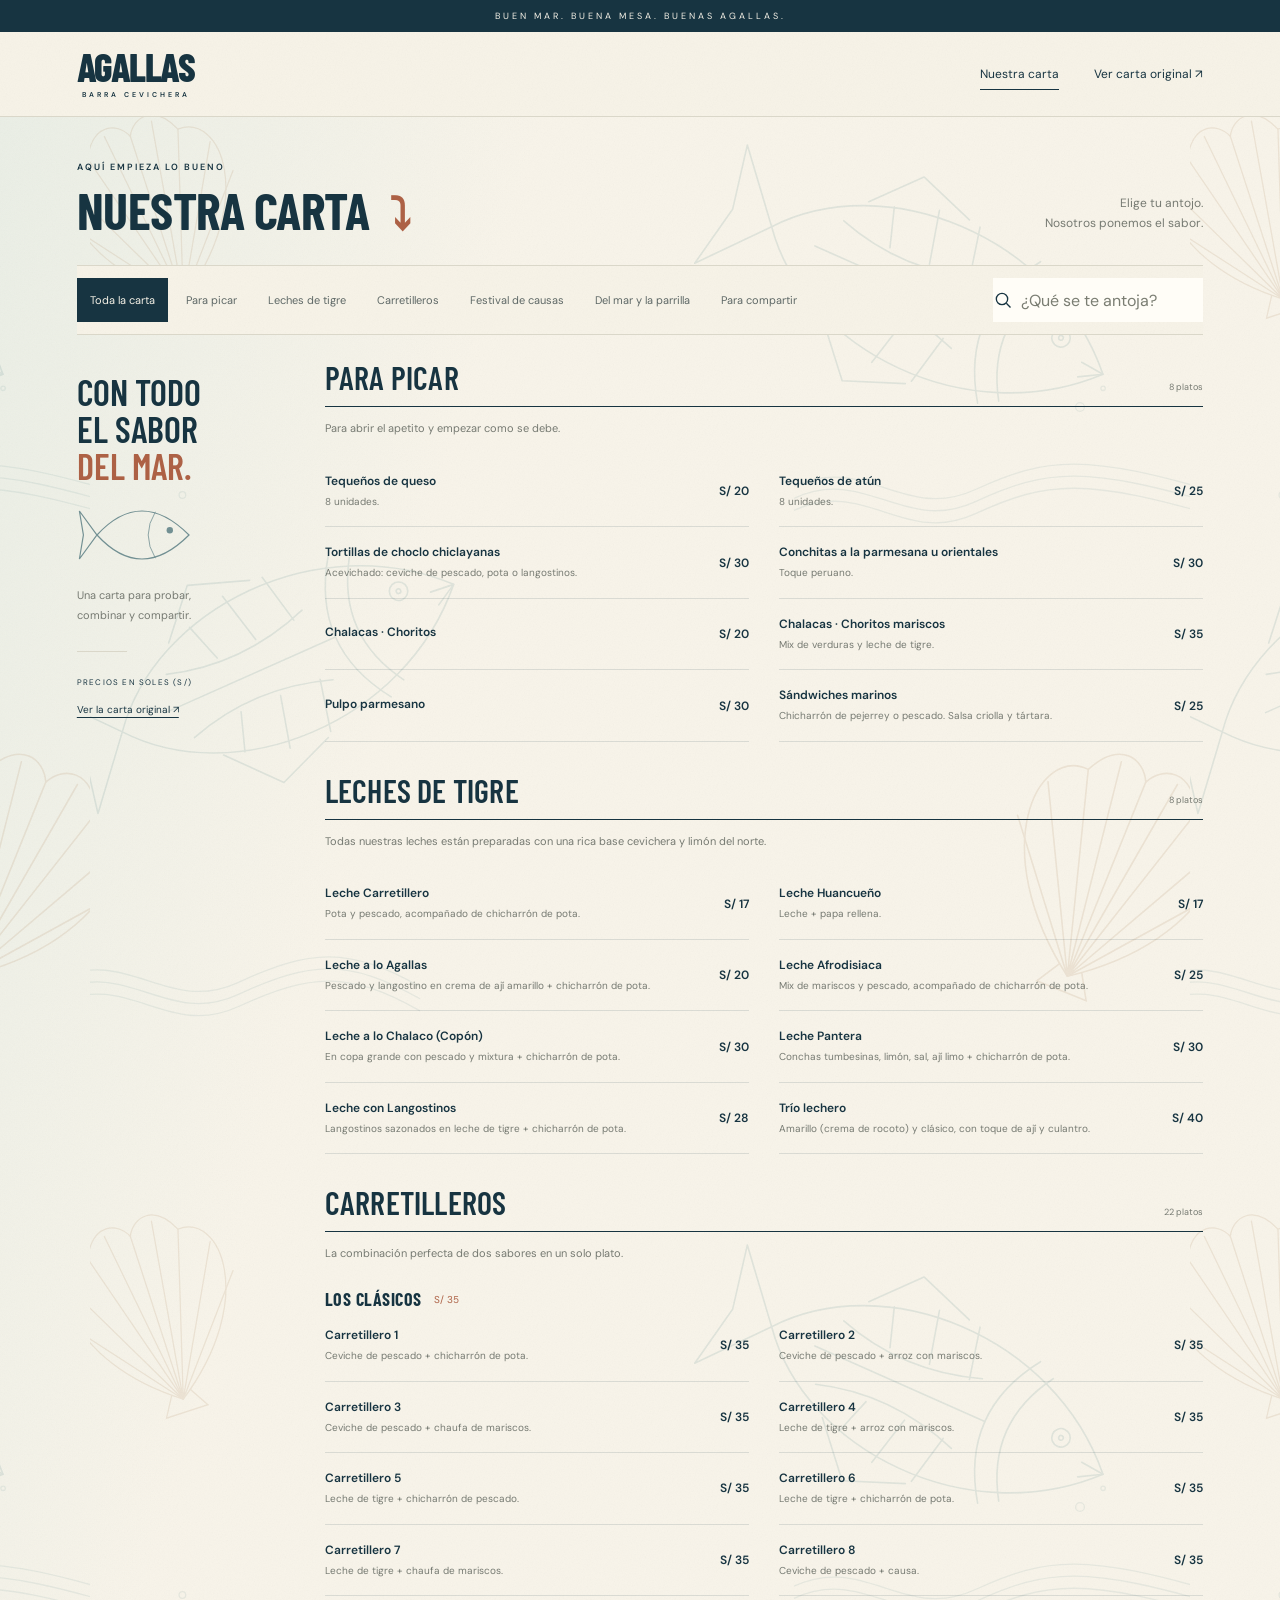
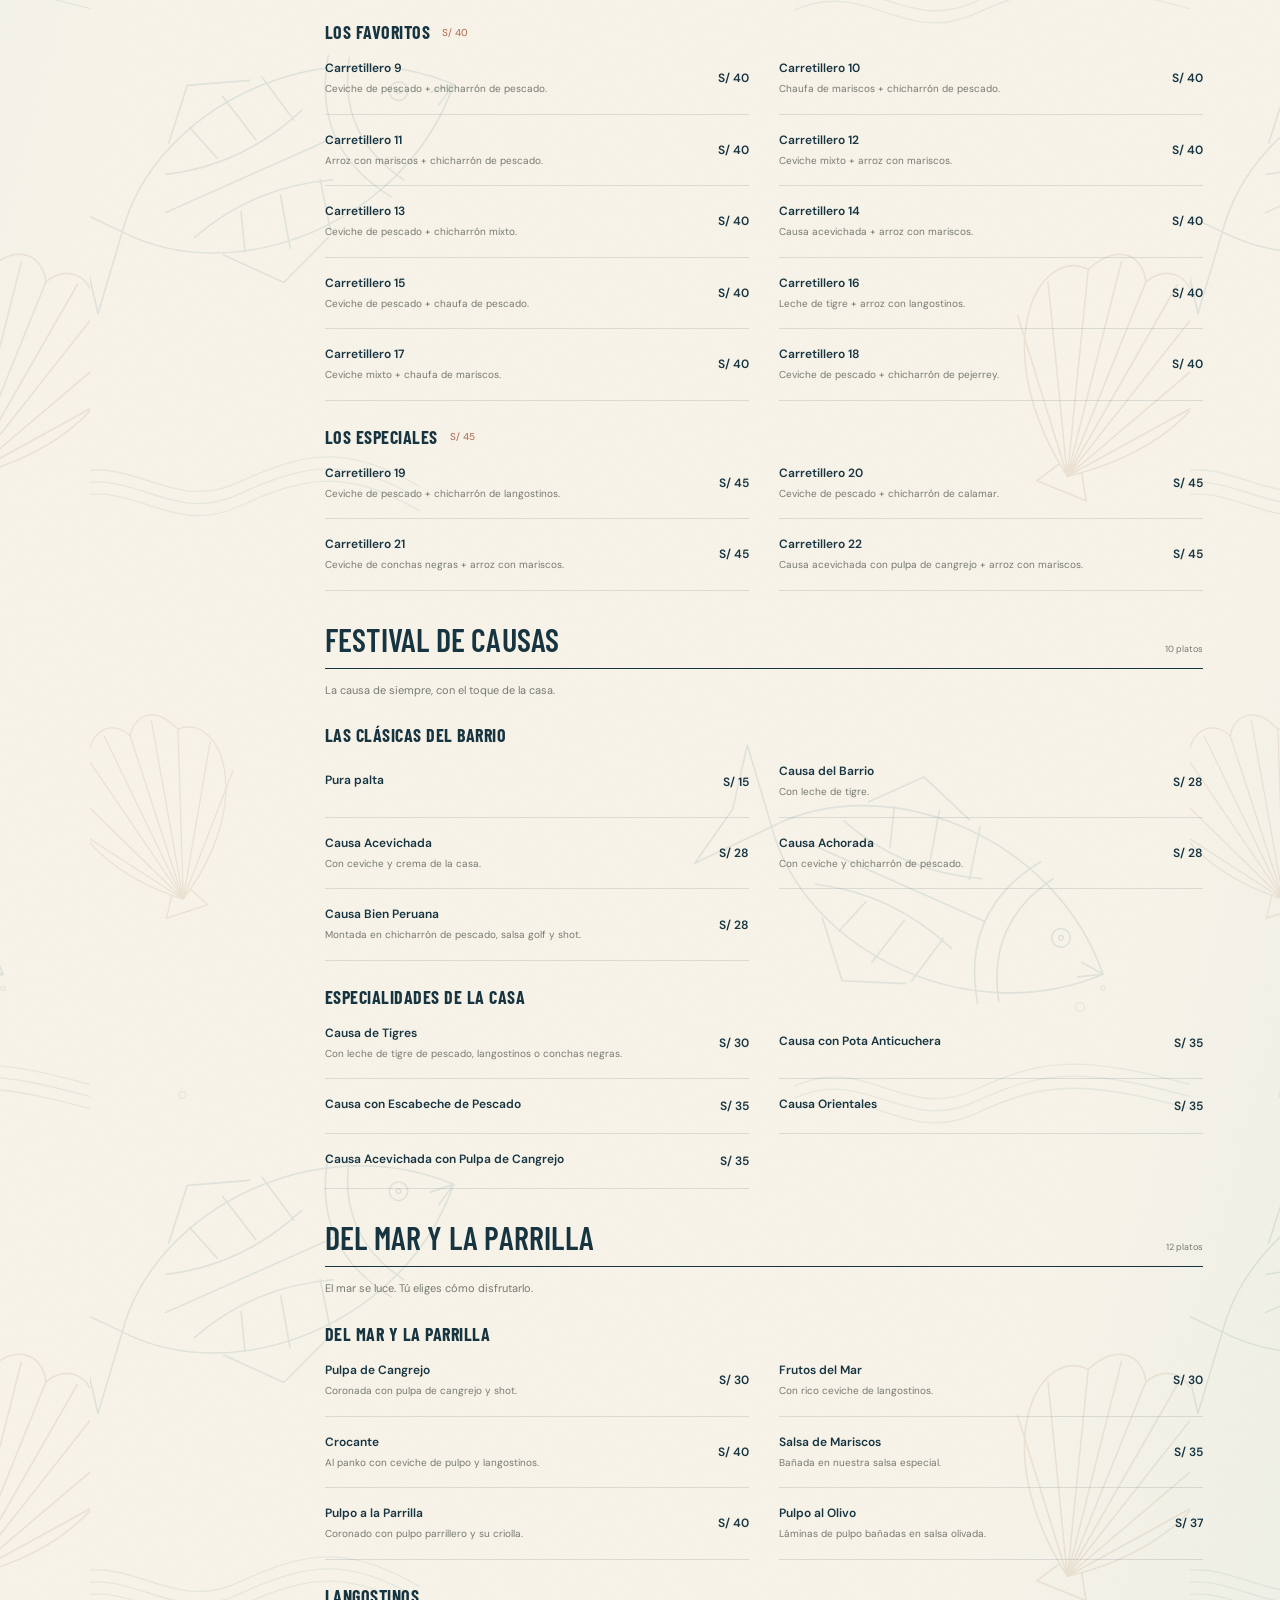
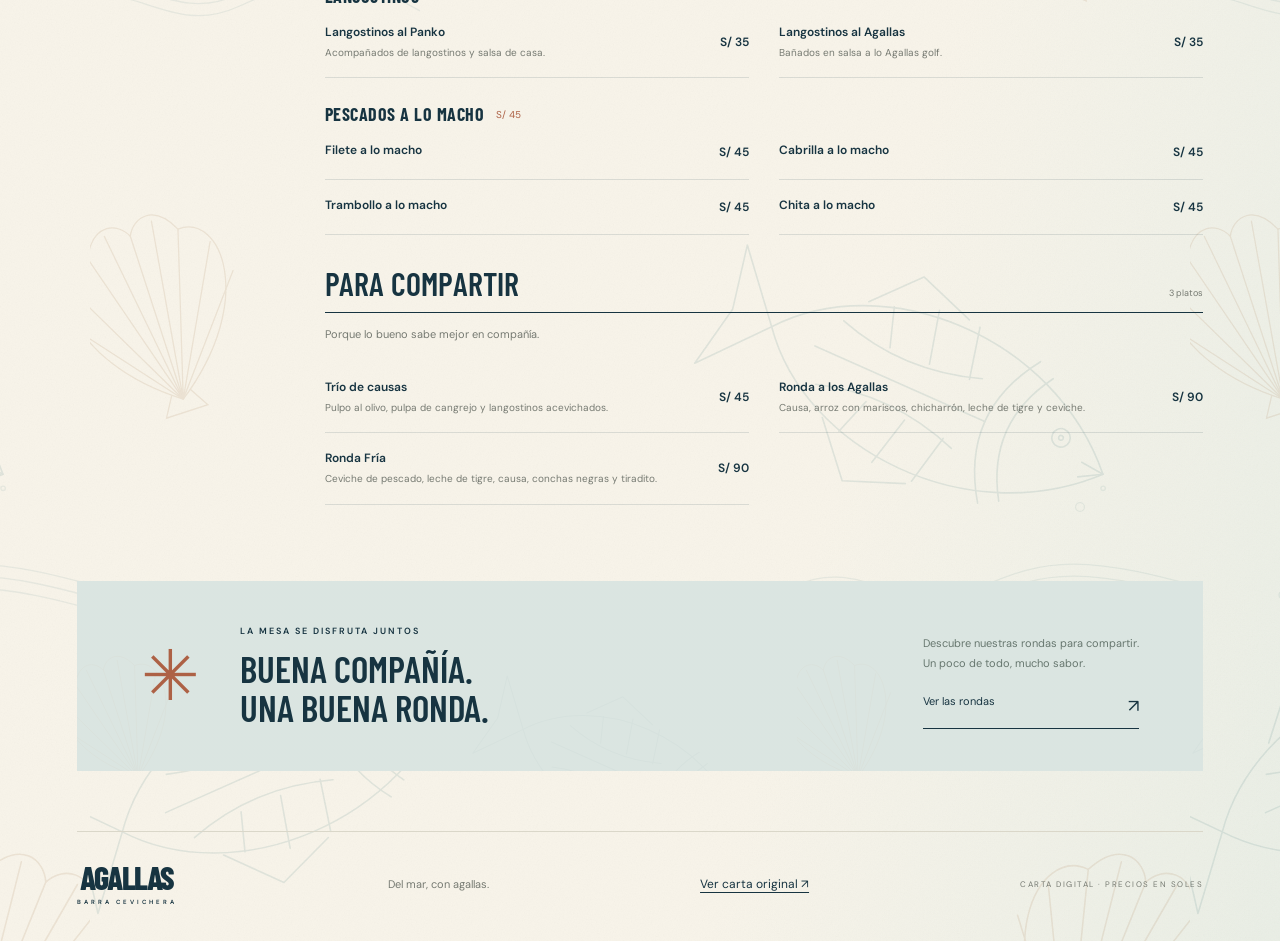
==== index.html @ 4cd43095 "Publicar carta digital de Agallas" ====
<!doctype html>
<html lang="es"><head><meta charset="utf-8"><meta name="viewport" content="width=device-width, initial-scale=1, viewport-fit=cover"><meta name="theme-color" content="#122e3c"><meta name="description" content="Explora la carta de Agallas, barra cevichera. Ceviches, carretilleros, causas y sabores del mar."><title>Agallas — Barra cevichera · Carta digital</title><link rel="preconnect" href="https://fonts.googleapis.com"><link rel="preconnect" href="https://fonts.gstatic.com" crossorigin><link href="https://fonts.googleapis.com/css2?family=Barlow+Condensed:wght@500;600;700;800&family=DM+Sans:wght@400;500;600;700&display=swap" rel="stylesheet"><link rel="stylesheet" href="style.css"><link rel="stylesheet" href="responsive.css"></head>
<body>
<div class="topline">BUEN MAR. BUENA MESA. BUENAS AGALLAS.</div>
<header class="header"><a href="#" class="brand" aria-label="Agallas, inicio">AGALLAS<span>BARRA CEVICHERA</span></a><nav><a href="#carta" class="nav-active">Nuestra carta</a><a href="carta-original.png" target="_blank" rel="noopener">Ver carta original ↗</a></nav></header>
<main>
<section class="menu-section" id="carta"><div class="section-heading"><div><div class="eyebrow">AQUÍ EMPIEZA LO BUENO</div><h1>NUESTRA CARTA<span>⤵</span></h1></div><div class="menu-note">Elige tu antojo.<br> Nosotros ponemos el sabor.</div></div>
<div class="menu-tools"><span class="category-hint">Explora las categorías <span aria-hidden="true">← desliza →</span></span><div class="categories" role="group" aria-label="Categorías de la carta" id="categories"></div><label class="search"><svg viewBox="0 0 24 24" fill="none" stroke="currentColor" stroke-width="1.6" aria-hidden="true"><circle cx="10.8" cy="10.8" r="6.8"/><path d="m16 16 5 5"/></svg><input id="search" type="search" enterkeyhint="search" placeholder="¿Qué se te antoja?" aria-label="Buscar platos"></label></div>
<div class="menu-layout"><aside class="menu-sidebar"><div class="side-title">CON TODO<br>EL SABOR<br><em>DEL MAR.</em></div><svg viewBox="0 0 150 90" fill="none" aria-hidden="true"><path d="M25 45Q80-15 140 45Q80 105 25 45L3 15L8 45L3 75Z" stroke="currentColor" stroke-width="1.5"/><circle cx="116" cy="39" r="4" fill="currentColor"/><path d="M98 16Q80 45 98 74" stroke="currentColor"/></svg><p>Una carta para probar,<br>combinar y compartir.</p><div class="side-rule"></div><small>PRECIOS EN SOLES (S/)</small><a href="carta-original.png" target="_blank" rel="noopener">Ver la carta original ↗</a></aside><div class="menu-content"><div id="results-note" aria-live="polite"></div><div id="menu"></div><div class="empty" id="empty" hidden><h3>No encontramos ese antojo</h3><p>Prueba con “ceviche”, “pulpo” o el nombre de otro plato.</p><button id="clear-search">Ver toda la carta ↗</button></div></div></div>
</section>
<section class="sharing-banner"><span class="sharing-star">✳</span><div><div class="eyebrow">LA MESA SE DISFRUTA JUNTOS</div><h2>BUENA COMPAÑÍA.<br>UNA BUENA RONDA.</h2></div><div><p>Descubre nuestras rondas para compartir.<br>Un poco de todo, mucho sabor.</p><button id="show-rounds">Ver las rondas <span>↗</span></button></div></section>
</main><footer><a href="#" class="brand">AGALLAS<span>BARRA CEVICHERA</span></a><p>Del mar, con agallas.</p><a class="footer-original" href="carta-original.png" target="_blank" rel="noopener">Ver carta original ↗</a><span>CARTA DIGITAL · PRECIOS EN SOLES</span></footer>
<script src="menu-data.js"></script><script src="app.js"></script></body></html>
---- style.css ----
:root{--ink:#173441;--paper:#f6f2e7;--rust:#ad6145;--muted:#767a72;--line:#dad7c9;--blue:#dbe5e1}*{box-sizing:border-box}html{scroll-behavior:smooth;scroll-padding-top:25px}body{margin:0;background:var(--paper);color:var(--ink);font-family:'DM Sans',Arial,sans-serif;font-size:14px}button,a,input{-webkit-tap-highlight-color:transparent}button,input{font:inherit}button,a{touch-action:manipulation}button{cursor:pointer}a{color:inherit;text-decoration:none}button:focus-visible,a:focus-visible,input:focus-visible{outline:3px solid var(--rust);outline-offset:4px}.topline{background:var(--ink);color:var(--paper);text-align:center;padding:10px;font-size:9px;letter-spacing:3px}.header{max-width:1440px;margin:auto;padding:24px 6%;display:flex;align-items:center;justify-content:space-between;border-bottom:1px solid var(--line)}.brand{font-family:'Barlow Condensed',Impact,sans-serif;font-size:39px;font-weight:800;letter-spacing:-1.5px;line-height:.85;display:inline-flex;flex-direction:column;align-items:center}.brand span{font-family:'DM Sans',Arial,sans-serif;font-size:7px;letter-spacing:3px;font-weight:600;margin-top:9px}.header nav{display:flex;gap:35px;font-size:12px}.header nav a{padding:7px 0}.nav-active{border-bottom:1px solid var(--ink)}.bag-button{background:transparent;border:1px solid var(--ink);padding:11px 15px;display:flex;align-items:center;gap:18px;font-size:12px}.bag-button span{display:grid;place-items:center;background:var(--ink);color:var(--paper);width:22px;height:22px;border-radius:50%;font-size:10px}.hero{max-width:1440px;margin:auto;display:grid;grid-template-columns:1.05fr 1fr;min-height:480px;padding:0 6%;position:relative;overflow:hidden}.hero-copy{padding:53px 0 25px;z-index:1}.eyebrow{font-size:9px;font-weight:600;letter-spacing:2px;display:flex;align-items:center;gap:9px}.eyebrow>span{width:6px;height:6px;background:var(--rust);border-radius:50%}h1,h2,h3,.side-title{font-family:'Barlow Condensed',Impact,'Arial Narrow',sans-serif}h1{font-size:clamp(72px,7.7vw,112px);line-height:.9;letter-spacing:-1.7px;font-weight:700;margin:25px 0 20px}h1 span{color:var(--rust)}.hero-copy>p{line-height:1.8;font-size:13px;color:#646c68;margin-bottom:27px}.primary{display:flex;align-items:center;justify-content:space-between;gap:35px;background:var(--ink);border:1px solid var(--ink);color:var(--paper);padding:16px 20px;font-size:12px;width:fit-content;transition:background .2s}.primary:hover{background:#2b4c59}.primary span{font-size:21px;line-height:.7}.hero-foot{display:flex;gap:25px;font-size:8px;letter-spacing:1.3px;margin-top:37px;color:var(--muted)}.hero-art{position:relative;display:flex;align-items:center;justify-content:center;isolation:isolate}.hero-art:before{content:'';position:absolute;width:365px;height:365px;border-radius:50%;background:#e3e7dc;z-index:-1}.fish{width:100%;transform:rotate(-24deg);color:#6e9296;filter:drop-shadow(5px 8px 0 #17344108)}.sunburst{position:absolute;right:-5px;top:34px;background:var(--rust);color:var(--paper);height:125px;width:125px;display:flex;flex-direction:column;align-items:center;justify-content:center;text-align:center;font-size:11px;letter-spacing:1px;line-height:1.6;clip-path:polygon(100% 50%,94% 61%,96% 75%,83% 79%,75% 93%,62% 92%,50% 100%,38% 92%,25% 93%,17% 79%,4% 75%,6% 61%,0 50%,6% 39%,4% 25%,17% 21%,25% 7%,38% 8%,50% 0,62% 8%,75% 7%,83% 21%,96% 25%,94% 39%);transform:rotate(12deg);z-index:2}.sunburst span{font-size:22px;line-height:1}.art-caption{position:absolute;left:30px;bottom:45px;font-family:'Barlow Condensed',sans-serif;font-weight:600;font-size:18px;letter-spacing:1px;transform:rotate(-8deg)}.coordinate{position:absolute;bottom:26px;right:0;font-size:8px;letter-spacing:2px}.ticker{background:var(--blue);padding:18px 0;display:flex;gap:45px;align-items:center;white-space:nowrap;overflow:hidden;color:var(--ink);font-size:20px;border-block:1px solid #cad7cf}.ticker span{font-family:'Barlow Condensed',sans-serif;font-size:15px;letter-spacing:1.9px;font-weight:600}.menu-section{max-width:1440px;padding:65px 6% 70px;margin:auto}.section-heading{display:flex;justify-content:space-between;align-items:center}.section-heading :is(h1,h2){font-size:52px;letter-spacing:-.5px;margin:10px 0 30px;line-height:1}.section-heading :is(h1,h2) span{font-size:44px;color:var(--rust);margin-left:20px}.menu-note{font-size:12px;line-height:1.7;text-align:right;color:var(--muted)}.menu-tools{display:flex;gap:18px;align-items:center;justify-content:space-between;border-top:1px solid var(--line);border-bottom:1px solid var(--line);padding:16px 0;margin-bottom:35px}.categories{display:flex;gap:5px;flex-wrap:wrap}.categories button{border:0;background:transparent;color:#5e6866;padding:11px 13px;font-size:11px;white-space:nowrap;transition:background .2s}.categories button.active{background:var(--ink);color:var(--paper)}.categories button:hover:not(.active){background:#e9e7dc}.search{display:flex;align-items:center;gap:8px;min-width:170px;max-width:210px}.search svg{width:20px;min-width:20px}.search input{width:100%;background:transparent;border:0;color:var(--ink);padding:8px 0;font-size:11px;outline-offset:0}.search input::placeholder{color:#7a7d72}.menu-layout{display:grid;grid-template-columns:200px minmax(0,1fr);gap:48px}.menu-sidebar{padding-top:12px}.side-title{font-size:36px;font-weight:600;line-height:1.03}.side-title em{font-style:normal;color:var(--rust)}.menu-sidebar svg{width:120px;margin-top:15px;color:#729093}.menu-sidebar p{font-size:11px;line-height:1.8;color:var(--muted)}.side-rule{height:1px;background:var(--line);width:50px;margin:25px 0}.menu-sidebar small{font-size:8px;letter-spacing:1.2px;display:block}.menu-sidebar>a{font-size:10px;display:inline-block;margin-top:16px;text-decoration:underline;text-underline-offset:4px}.category-section{margin-bottom:45px}.category-title{display:flex;align-items:baseline;justify-content:space-between;gap:10px;border-bottom:1px solid var(--ink);padding-bottom:13px}.category-title h3{font-size:32px;line-height:1;margin:0;text-transform:uppercase;font-weight:600;letter-spacing:.2px}.category-title>span{font-size:9px;color:var(--muted);white-space:nowrap}.category-intro{color:var(--muted);font-size:11px;line-height:1.7;margin:12px 0 18px}.group-title{display:flex;align-items:center;gap:12px;margin:25px 0 0}.group-title h4{font-family:'Barlow Condensed',sans-serif;font-size:18px;text-transform:uppercase;letter-spacing:.5px;margin:0}.group-title span{font-size:10px;color:var(--rust)}.item-grid{display:grid;grid-template-columns:1fr 1fr;column-gap:30px}.menu-item{padding:20px 0;display:flex;gap:13px;align-items:center;border-bottom:1px solid var(--line);min-width:0}.item-copy{flex:1;min-width:0}.item-copy h5{font-size:12px;line-height:1.5;margin:0 0 4px;font-weight:600}.item-copy p{font-size:10px;line-height:1.65;color:var(--muted);margin:0}.item-price{white-space:nowrap;font-size:12px;font-weight:600}.add-button{border:1px solid #bec5ba;background:transparent;width:26px;height:26px;min-width:26px;display:grid;place-items:center;color:var(--ink);font-size:19px;line-height:1;transition:all .2s}.add-button:hover{background:var(--ink);color:var(--paper);border-color:var(--ink)}.add-button.has-item{background:#e3e8dc;border-color:#9aa991;font-size:12px}#results-note{font-size:11px;color:var(--muted);margin-bottom:15px}#results-note:empty{display:none}.empty{text-align:center;padding:40px 10px}.empty h3{font-size:28px}.empty p{font-size:12px;color:var(--muted)}.empty button{border:0;border-bottom:1px solid var(--ink);background:transparent;color:var(--ink);padding:10px;font-size:12px}.sharing-banner{margin:0 6% 60px;background:var(--blue);padding:42px 5%;display:flex;align-items:center;gap:40px;max-width:1268px}.sharing-star{font-size:70px;color:var(--rust)}.sharing-banner h2{font-size:37px;line-height:1.05;margin:12px 0 0;font-weight:600}.sharing-banner>div:last-child{margin-left:auto}.sharing-banner p{font-size:11px;line-height:1.8;color:#67776f}.sharing-banner button{border:0;border-bottom:1px solid var(--ink);background:transparent;padding:10px 0;color:var(--ink);font-size:11px;display:flex;justify-content:space-between;width:100%}.sharing-banner button span{font-size:18px}footer{border-top:1px solid var(--line);margin:0 6%;padding:30px 0 35px;display:flex;align-items:center;justify-content:space-between}footer .brand{font-size:32px}footer .brand span{font-size:6px}footer p{font-size:11px;color:var(--muted)}footer>span{font-size:8px;letter-spacing:1.5px;color:var(--muted)}dialog{inset:0 0 0 auto;margin:0;height:100dvh;max-height:100dvh;width:min(470px,100%);max-width:100%;border:0;background:var(--paper);color:var(--ink);padding:30px;overflow:auto}dialog::backdrop{background:#102c3b88;backdrop-filter:blur(3px)}body:has(dialog[open]){overflow:hidden}.drawer-heading{display:flex;align-items:center;justify-content:space-between;border-bottom:1px solid var(--line);padding-bottom:20px}.drawer-heading h2{font-size:36px;margin:10px 0 0}.drawer-heading>button{background:transparent;border:0;color:var(--ink);font-size:23px;padding:10px}.drawer-note{font-size:12px;line-height:1.8;color:var(--muted);margin:20px 0}.order-row{padding:18px 0;border-bottom:1px solid var(--line)}.order-row h4{margin:0 0 7px;font-size:13px}.order-row p{font-size:11px;color:var(--muted);margin:0 0 12px}.order-controls{display:flex;align-items:center;gap:13px}.order-controls button{width:28px;height:28px;border:1px solid var(--line);background:transparent;color:var(--ink);font-size:18px}.order-controls strong{margin-left:auto;font-size:13px}.order-bottom{padding-top:25px}.total{display:flex;justify-content:space-between;font-size:18px;margin-bottom:25px}.order-bottom .primary{width:100%;margin-bottom:15px}.order-bottom small{display:block;text-align:center;font-size:10px;color:var(--muted)}.empty-order{text-align:center;padding:65px 0;font-size:13px;color:var(--muted)}#toast{position:fixed;bottom:24px;left:50%;transform:translate(-50%,20px);opacity:0;pointer-events:none;background:var(--ink);color:var(--paper);padding:13px 23px;font-size:12px;box-shadow:0 5px 20px #0002;transition:all .2s;z-index:5;text-align:center}#toast.show{transform:translate(-50%,0);opacity:1}button:disabled{opacity:.4;cursor:default}@media(min-width:1450px){.sharing-banner{margin-inline:auto}}@media(max-width:1100px){.menu-tools{flex-wrap:wrap}.search{max-width:100%;width:100%;border-top:1px solid var(--line);padding-top:10px}.menu-layout{gap:30px;grid-template-columns:160px minmax(0,1fr)}.item-grid{column-gap:22px}.hero-art:before{width:300px;height:300px}.sunburst{right:-15px}.menu-sidebar .side-title{font-size:32px}.categories{gap:2px}.categories button{padding:10px 12px}}@media(max-width:700px){.topline{font-size:7px;letter-spacing:2.2px;padding:9px}.header{padding:21px 6%}.brand{font-size:32px}.brand span{font-size:6px;letter-spacing:2.3px}.header nav{display:none}.bag-button{font-size:10px;padding:8px 10px;gap:12px}.hero{grid-template-columns:1fr;min-height:auto;padding-top:0}.hero-copy{padding-top:34px}.eyebrow{font-size:8px;letter-spacing:1.5px}h1{font-size:76px;margin-top:24px}.hero-copy>p{font-size:12px}.hero-foot{gap:15px;font-size:7px;margin-top:28px}.hero-art{height:260px;margin-top:-5px}.hero-art:before{width:230px;height:230px}.fish{width:85%;max-width:370px}.sunburst{width:100px;height:100px;font-size:9px;top:0;right:0}.sunburst span{font-size:17px}.art-caption{left:0;bottom:30px;font-size:14px}.coordinate{font-size:6px;bottom:20px}.ticker{gap:25px;padding:12px 0}.ticker span{font-size:12px;letter-spacing:1px}.menu-section{padding:40px 6%}.section-heading :is(h1,h2){font-size:40px;margin-bottom:24px}.section-heading :is(h1,h2) span{font-size:33px;margin-left:12px}.menu-note{font-size:9px}.menu-tools{margin-bottom:25px;gap:12px}.categories{flex-wrap:nowrap;overflow:auto;width:calc(100vw - 12vw);padding-bottom:4px;scrollbar-width:thin}.categories button{font-size:11px;padding:11px 14px}.menu-layout{grid-template-columns:1fr;gap:0}.menu-sidebar{display:none}.category-title h3{font-size:29px}.item-grid{grid-template-columns:1fr}.menu-item{padding:18px 0}.item-copy h5{font-size:13px}.item-copy p{font-size:11px}.item-price{font-size:13px}.add-button{width:30px;height:30px;min-width:30px}.category-intro{font-size:11px}.category-section{margin-bottom:35px}.sharing-banner{padding:28px 24px;flex-wrap:wrap;gap:18px;margin-bottom:35px}.sharing-star{font-size:45px}.sharing-banner h2{font-size:29px}.sharing-banner .eyebrow{font-size:6px}.sharing-banner>div:last-child{margin-left:0;width:100%}.sharing-banner p{font-size:11px}footer{flex-wrap:wrap;gap:20px}footer p{font-size:10px}footer>span{width:100%;font-size:7px}dialog{padding:25px}#toast{width:max-content;max-width:88%;bottom:18px}}@media(prefers-reduced-motion:reduce){html{scroll-behavior:auto}*{transition:none!important}}
---- responsive.css ----
/* Shared safeguards: long names, large text and touch controls. */
html { -webkit-text-size-adjust: 100%; text-size-adjust: 100%; }
body { min-width: 0; }
[hidden] { display: none !important; }
img, svg { max-width: 100%; }
.hero > *, .menu-content, .menu-tools, .categories, .item-grid, .sharing-banner > div { min-width: 0; }
.item-copy, .order-row h4, .order-row p { overflow-wrap: anywhere; }
.category-hint, .mobile-selection { display: none; }
.footer-original { font-size: 12px; min-height: 44px; display: inline-flex; align-items: center; text-decoration: underline; text-underline-offset: 4px; }
.header .brand { min-height: 44px; justify-content: center; }
.add-button { width: 44px; height: 44px; min-width: 44px; }
.categories button, .bag-button, .primary, #show-rounds, #clear-search { min-height: 44px; }
.search input { font-size: 16px; min-height: 44px; }
.order-controls button { width: 44px; height: 44px; }
.drawer-heading > button { width: 44px; height: 44px; flex-shrink: 0; }
dialog { height: 100vh; height: 100dvh; overscroll-behavior: contain; }
dialog[open] { display: flex; flex-direction: column; overflow: hidden; }
.drawer-heading, .drawer-note, .order-bottom { flex-shrink: 0; }
#order-items { min-height: 0; overflow-y: auto; overscroll-behavior-y: contain; flex: 1; scrollbar-gutter: stable; }
.drawer-heading h2 { overflow-wrap: anywhere; }
.drawer-note { font-size: 14px; }
.order-row h4 { font-size: 15px; line-height: 1.5; }
.order-row p { font-size: 13px; line-height: 1.6; }
.order-bottom { border-top: 1px solid var(--line); background: var(--paper); }
.order-bottom small { font-size: 12px; line-height: 1.5; }
.order-bottom .primary { font-size: 14px; }
.order-controls strong { white-space: nowrap; }

/* Tablet: give the dishes the full available width. */
@media (max-width: 1100px) {
  .menu-layout { grid-template-columns: minmax(0, 1fr); }
  .menu-sidebar { display: none; }
  .item-grid { grid-template-columns: repeat(2, minmax(0, 1fr)); gap: 0 28px; }
  .item-copy h5 { font-size: 15px; }
  .item-copy p { font-size: 13px; }
  .item-price { font-size: 14px; }
  .category-intro { font-size: 14px; }
  .categories button { font-size: 13px; }
  .hero { grid-template-columns: minmax(0, 1.1fr) minmax(0, 1fr); }
  h1 { font-size: clamp(60px, 8vw, 88px); }
}

/* Phone and narrow tablet: readable single-column menu and fixed selection. */
@media (max-width: 760px) {
  :root { --mobile-header-height: 82px; --muted: #5d685f; }
  html { scroll-padding-top: calc(var(--mobile-header-height) + 16px); }
  body { padding-bottom: env(safe-area-inset-bottom, 0px); }
  body:has(.mobile-selection:not([hidden])) { padding-bottom: calc(92px + env(safe-area-inset-bottom, 0px)); }
  .topline { padding: 9px 16px; font-size: 8px; line-height: 1.5; letter-spacing: 1.5px; }
  .header { position: sticky; top: 0; z-index: 10; min-height: var(--mobile-header-height); padding: 16px max(20px, env(safe-area-inset-left, 0px)); background: var(--paper); gap: 16px; }
  .header .brand { font-size: 34px; flex-shrink: 0; }
  .header .brand span { font-size: 7px; letter-spacing: 2px; }
  .header nav { display: none; }
  .bag-button { padding: 10px 12px; font-size: 12px; gap: 10px; }
  .bag-button span { width: 24px; height: 24px; min-width: 24px; font-size: 11px; }
  .hero { display: grid; grid-template-columns: minmax(0, 1fr); padding: 0 20px; min-height: auto; }
  .hero-copy { padding: 32px 0 12px; }
  .hero .eyebrow { font-size: 9px; letter-spacing: 1px; line-height: 1.6; }
  h1 { font-size: clamp(56px, 16vw, 96px); line-height: .96; letter-spacing: -1px; margin: 22px 0; }
  .hero-copy > p { font-size: 16px; line-height: 1.65; margin: 0 0 24px; }
  .desktop { display: none; }
  .primary { min-height: 50px; font-size: 14px; padding: 16px 18px; }
  .hero-copy .primary { width: 100%; max-width: 360px; }
  .hero-foot { flex-wrap: wrap; font-size: 9px; line-height: 1.6; letter-spacing: .8px; gap: 8px 18px; margin-top: 24px; }
  .hero-art { height: clamp(215px, 62vw, 300px); margin: 0; }
  .hero-art:before { width: min(66vw, 270px); height: min(66vw, 270px); }
  .fish { width: 85%; max-width: 370px; }
  .sunburst { top: 4px; right: 4px; width: 100px; height: 100px; font-size: 9px; }
  .sunburst span { font-size: 18px; }
  .art-caption { left: 0; bottom: 29px; font-size: 16px; }
  .coordinate { bottom: 12px; font-size: 8px; letter-spacing: 1px; }
  .ticker { padding: 14px 0; gap: 25px; }
  .ticker span { font-size: 14px; letter-spacing: 1px; }
  .menu-section { padding: 36px 20px 32px; }
  .section-heading { flex-wrap: wrap; gap: 4px 16px; align-items: flex-start; }
  .section-heading .eyebrow { font-size: 10px; letter-spacing: 1px; }
  .section-heading :is(h1,h2) { font-size: clamp(34px, 9vw, 46px); margin: 12px 0; }
  .section-heading :is(h1,h2) span { font-size: 32px; margin-left: 10px; }
  .menu-note { text-align: left; font-size: 13px; line-height: 1.6; margin-bottom: 16px; }
  .menu-note br { display: none; }
  .menu-tools { display: flex; flex-direction: column; align-items: stretch; position: sticky; top: var(--mobile-header-height); z-index: 9; margin: 0 -20px 24px; padding: 12px 20px 8px; gap: 8px; background: var(--paper); box-shadow: 0 5px 8px #17344108; }
  .search { order: -2; min-width: 0; max-width: none; width: 100%; border: 1px solid #c5c9bc; padding: 0 12px; background: #fffcf5; gap: 10px; }
  .search input { min-width: 0; padding: 10px 0; height: 46px; font-size: 16px; }
  .category-hint { order: -1; display: flex; justify-content: space-between; align-items: center; gap: 12px; font-size: 11px; line-height: 1.5; color: var(--muted); }
  .category-hint > span { white-space: nowrap; }
  .categories { flex-wrap: nowrap; width: 100%; max-width: 100%; overflow-x: auto; padding: 2px 0 6px; gap: 6px; overscroll-behavior-x: contain; scroll-snap-type: x proximity; scrollbar-width: thin; scrollbar-color: #a7b5a8 transparent; }
  .categories button { flex: 0 0 auto; min-height: 44px; padding: 12px 15px; font-size: 14px; scroll-snap-align: start; }
  .item-grid { grid-template-columns: minmax(0, 1fr); }
  .category-section { margin-bottom: 36px; }
  .category-title { gap: 12px; align-items: center; }
  .category-title h3 { font-size: clamp(27px, 7.5vw, 34px); line-height: 1.1; overflow-wrap: anywhere; }
  .category-title > span { font-size: 12px; }
  .category-intro { font-size: 14px; line-height: 1.7; margin: 14px 0 8px; }
  .group-title { flex-wrap: wrap; margin-top: 24px; }
  .group-title h4 { font-size: 23px; }
  .group-title span { font-size: 13px; }
  .menu-item { display: grid; grid-template-columns: minmax(0, 1fr) auto; gap: 12px; align-items: start; padding: 20px 0; }
  .item-copy { grid-column: 1; grid-row: 1 / 3; align-self: center; }
  .item-copy h5 { font-size: 16px; line-height: 1.45; margin-bottom: 6px; }
  .item-copy p { font-size: 14px; line-height: 1.6; }
  .item-price { grid-column: 2; font-size: 15px; text-align: center; padding-top: 2px; }
  .add-button { grid-column: 2; justify-self: center; width: 44px; height: 44px; min-width: 44px; font-size: 24px; }
  .add-button.has-item { font-size: 16px; }
  #results-note { font-size: 13px; line-height: 1.6; }
  .empty { padding: 28px 0; }
  .empty h3 { font-size: 30px; }
  .empty p, .empty button { font-size: 14px; line-height: 1.6; }
  .sharing-banner { margin: 0 20px 32px; padding: 26px 22px; display: grid; grid-template-columns: auto minmax(0, 1fr); gap: 18px 14px; }
  .sharing-star { font-size: 42px; }
  .sharing-banner .eyebrow { font-size: 9px; line-height: 1.6; letter-spacing: 1px; }
  .sharing-banner h2 { font-size: clamp(28px, 7vw, 36px); line-height: 1.1; margin-top: 8px; }
  .sharing-banner > div:last-child { grid-column: 1 / -1; margin: 0; width: 100%; }
  .sharing-banner p { font-size: 14px; line-height: 1.65; }
  .sharing-banner p br { display: none; }
  .sharing-banner button { font-size: 14px; }
  footer { margin: 0 20px; display: grid; grid-template-columns: minmax(0, 1fr) auto; gap: 14px; padding: 28px 0; }
  footer .brand { justify-self: start; }
  footer p { font-size: 12px; margin: 0; }
  .footer-original { grid-column: 1 / -1; width: fit-content; font-size: 14px; }
  footer > span { grid-column: 1 / -1; font-size: 9px; line-height: 1.6; letter-spacing: 1px; }
  .mobile-selection { position: fixed; z-index: 15; bottom: 0; inset-inline: 0; width: 100%; display: flex; align-items: center; justify-content: space-between; gap: 12px; min-height: 72px; padding: 14px max(20px, env(safe-area-inset-right, 0px)) calc(14px + env(safe-area-inset-bottom, 0px)) max(20px, env(safe-area-inset-left, 0px)); border: 0; background: var(--ink); color: var(--paper); box-shadow: 0 -4px 20px #17344120; font-size: 14px; text-align: left; }
  .mobile-selection > span { display: flex; align-items: center; gap: 10px; }
  .mobile-count { display: grid; place-items: center; background: var(--paper); color: var(--ink); border-radius: 50%; min-width: 28px; height: 28px; padding-inline: 6px; font-size: 12px; }
  .mobile-selection strong { white-space: nowrap; font-size: 15px; }
  #toast { bottom: calc(90px + env(safe-area-inset-bottom, 0px)); font-size: 14px; width: max-content; max-width: calc(100% - 32px); padding: 14px 18px; line-height: 1.5; z-index: 20; }
  dialog { width: 100%; max-width: 100%; padding: max(20px, env(safe-area-inset-top, 0px)) 20px max(20px, env(safe-area-inset-bottom, 0px)); }
  .drawer-heading { gap: 12px; padding-bottom: 16px; }
  .drawer-heading .eyebrow { font-size: 9px; line-height: 1.5; }
  .drawer-heading h2 { font-size: 34px; }
  .drawer-note { margin: 16px 0; line-height: 1.65; }
  .order-row { padding: 18px 0; }
  .order-controls { gap: 14px; font-size: 16px; }
  .order-controls strong { font-size: 15px; }
  .order-bottom { padding-top: 16px; }
  .total { margin-bottom: 16px; font-size: 18px; }
  .order-bottom .primary { min-height: 50px; margin-bottom: 12px; }
  .empty-order { font-size: 14px; line-height: 1.7; }
}

@media (max-width: 360px) {
  .header { padding-inline: 16px; gap: 10px; }
  .header .brand { font-size: 30px; }
  .bag-button { font-size: 11px; gap: 8px; padding-inline: 9px; }
  .hero, .menu-section { padding-inline: 16px; }
  .menu-tools { margin-inline: -16px; padding-inline: 16px; }
  .sharing-banner { margin-inline: 16px; padding-inline: 16px; }
  .hero-foot { font-size: 8px; }
  .sunburst { width: 88px; height: 88px; font-size: 8px; }
  .art-caption { font-size: 14px; }
  .coordinate { font-size: 7px; }
  .mobile-selection { font-size: 13px; padding-inline: 16px; }
  .mobile-selection strong { font-size: 14px; }
}

/* Keep the menu and modal usable with the keyboard or a short landscape view. */
@media (max-height: 500px) and (max-width: 1000px) {
  .header, .menu-tools { position: static; }
  html { scroll-padding-top: 16px; }
  dialog { padding-block: 12px; }
  .drawer-heading { padding-bottom: 8px; }
  .drawer-heading h2 { font-size: 27px; margin-top: 4px; }
  .drawer-note { margin-block: 8px; font-size: 12px; }
  .order-bottom { padding-top: 8px; }
  .total { margin-bottom: 8px; }
  .order-bottom .primary { margin-bottom: 6px; min-height: 44px; padding-block: 12px; }
}

/* Compact floating selection, with visible space around it on every device. */
#order-dialog {
  inset: 0;
  margin: auto;
  width: min(420px, calc(100vw - 40px));
  max-width: calc(100vw - 32px);
  height: fit-content;
  max-height: calc(100vh - 48px);
  max-height: calc(100dvh - 48px - env(safe-area-inset-top, 0px) - env(safe-area-inset-bottom, 0px));
  padding: 18px;
  border-radius: 14px;
  box-shadow: 0 18px 70px #102c3b40;
  scrollbar-width: thin;
}
#order-dialog[open] { display: block; overflow-y: auto; }
#order-dialog::backdrop { background: #102c3b66; backdrop-filter: blur(3px); }
#order-dialog .drawer-heading { gap: 8px; padding-bottom: 8px; }
#order-dialog .drawer-heading h2 { font-size: 28px; margin: 0; }
#order-dialog .drawer-heading .eyebrow { display: none; }
#order-items { flex: none; max-height: min(32dvh, 240px); overflow-y: auto; margin-block: 4px 8px; padding-right: 2px; }
#order-dialog .order-row { padding: 14px 0; }
#order-dialog .order-row h4 { font-size: 14px; }
#order-dialog .order-row p { font-size: 12px; margin-bottom: 10px; }
#order-dialog .order-controls { gap: 12px; }
#order-dialog .order-controls strong { font-size: 14px; }
#order-dialog .order-bottom { padding-top: 12px; }
#order-dialog .total { margin-bottom: 12px; font-size: 17px; }
.table-order { display: flex; width: 100%; align-items: center; text-align: left; gap: 8px; background: var(--blue); color: var(--ink); padding: 10px 12px; border: 0; min-height: 44px; border-radius: 7px; }
.table-order > span { color: var(--rust); font-size: 20px; line-height: 1; }
.table-order strong { display: flex; flex: 1; align-items: center; justify-content: space-between; gap: 6px; font-size: 13px; line-height: 1.4; }
.table-order p { font-size: 12px; line-height: 1.5; color: #52645e; margin: 5px 0 0; }
.delivery-divider { display: flex; align-items: center; gap: 12px; margin: 9px 0; font-size: 11px; color: var(--muted); }
.delivery-divider::before, .delivery-divider::after { content: ''; height: 1px; background: var(--line); flex: 1; }
#order-dialog .delivery-button { width: 100%; background: #23654a; border-color: #23654a; border-radius: 7px; font-size: 13px; min-height: 44px; padding: 12px 14px; margin-bottom: 0; }
#order-dialog .delivery-button:hover { background: #184e38; border-color: #184e38; }
.copy-selection { display: block; background: transparent; border: 0; color: var(--muted); text-decoration: underline; text-underline-offset: 3px; font-size: 12px; min-height: 44px; width: 100%; padding: 10px; }
#order-dialog .empty-order { padding: 22px 0; font-size: 13px; line-height: 1.6; }
.order-list { width: 100%; table-layout: fixed; border-collapse: collapse; font-size: 13px; }
.order-list thead th { position: sticky; top: 0; z-index: 1; background: var(--paper); color: var(--muted); font-weight: 500; font-size: 11px; padding: 10px 0 8px; text-align: left; border-bottom: 1px solid var(--line); }
.order-list thead th:nth-child(2) { width: 54px; text-align: center; }
.order-list thead th:last-child { width: 83px; text-align: right; }
.order-list tbody th, .order-list td { border-bottom: 1px solid var(--line); padding: 10px 0; vertical-align: middle; }
.order-list tbody th { text-align: left; font-weight: 500; line-height: 1.45; overflow-wrap: anywhere; padding-right: 8px; }
.order-list td:nth-child(2) { text-align: center; }
.order-list td:last-child { text-align: right; white-space: nowrap; }
.order-list small { display: block; color: var(--muted); font-size: 10px; line-height: 1.5; margin-top: 3px; font-weight: 400; }
.order-list td strong { font-size: 13px; }
.quantity-input { width: 46px; min-height: 44px; padding: 6px 2px; border: 1px solid var(--line); border-radius: 5px; background: transparent; color: var(--ink); font-size: 16px; text-align: center; }
.quantity-input::-webkit-inner-spin-button { -webkit-appearance: none; }
.remove-item { display: flex; align-items: center; justify-content: flex-start; gap: 5px; width: fit-content; min-width: 68px; min-height: 44px; margin: 2px 0 -6px; padding: 8px 2px; color: #95442f; background: transparent; border: 0; border-radius: 4px; font-size: 12px; font-weight: 500; text-decoration: underline; text-underline-offset: 3px; }
.remove-item > span { font-size: 20px; text-decoration: none; line-height: 1; }
.remove-item:hover { color: #71311f; background: #ad61450b; }
#order-items .order-list thead th:nth-child(2) { width: 120px; }
.quantity-stepper { display: inline-grid; grid-template-columns: 44px 28px 44px; align-items: center; }
.quantity-stepper button { display: grid; place-items: center; width: 44px; min-height: 44px; padding: 0; font-size: 21px; line-height: 1; background: transparent; color: var(--ink); border: 1px solid var(--line); }
.quantity-stepper button:hover:not(:disabled) { background: var(--blue); }
.quantity-stepper .quantity-minus { border-radius: 6px 0 0 6px; }
.quantity-stepper .quantity-plus { border-radius: 0 6px 6px 0; }
.quantity-stepper .quantity-input { width: 28px; padding: 0; border-inline: 0; border-radius: 0; }
@media (max-width: 360px) {
  #order-items .order-list thead th:nth-child(2) { width: 92px; }
  .quantity-stepper { grid-template-columns: 44px 44px; grid-template-areas: 'count count' 'minus plus'; gap: 3px 0; }
  .quantity-stepper .quantity-input { grid-area: count; justify-self: center; width: 44px; border: 1px solid var(--line); border-radius: 5px; }
  .quantity-stepper .quantity-minus { grid-area: minus; }
  .quantity-stepper .quantity-plus { grid-area: plus; }
}
.list-quantity { font-size: 15px; font-weight: 600; }
#waiter-note { font-size: 12px; color: var(--muted); line-height: 1.5; margin: 10px 0 4px; }
.back-selection { min-height: 44px; width: 100%; background: transparent; color: var(--ink); border: 1px solid var(--line); border-radius: 7px; font-size: 13px; padding: 10px; }
@media (max-width: 360px) {
  #order-dialog { padding: 14px; width: calc(100vw - 32px); max-width: calc(100vw - 32px); }
  #order-dialog .drawer-heading h2 { font-size: 25px; }
  #order-dialog .drawer-heading .eyebrow { font-size: 8px; }
  .table-order { padding: 12px; gap: 8px; }
  .table-order strong { font-size: 13px; }
  .order-list thead th:nth-child(2) { width: 48px; }
  .order-list thead th:last-child { width: 72px; }
  .order-list td strong { font-size: 12px; }
}

/* The waiter reads the complete order in the page, with no nested scroller. */
body.waiter-page-active { padding-bottom: 0 !important; overflow: visible; }
body.waiter-page-active > :not(#waiter-page) { display: none !important; }
#waiter-page { width: 100%; min-height: 100dvh; padding: 24px 20px; background: #e8e9df; }
.waiter-page-card { width: 100%; max-width: 580px; height: auto; margin: 0 auto; padding: 24px; border: 1px solid var(--line); border-radius: 14px; background: var(--paper); box-shadow: 0 8px 30px #1734410a; }
.waiter-page-heading { padding-bottom: 16px; border-bottom: 1px solid var(--line); }
.waiter-page-heading span { display: block; font-size: 10px; letter-spacing: 1.4px; color: var(--muted); }
.waiter-page-heading h1 { font-size: 32px; line-height: 1.1; letter-spacing: 0; margin: 10px 0 0; }
.waiter-page-note { font-size: 13px; line-height: 1.6; margin: 14px 0 6px; color: var(--muted); }
#waiter-list { height: auto; max-height: none; overflow: visible; }
#waiter-list .order-list thead th { position: static; }
#waiter-list .order-list tbody th, #waiter-list .order-list td { padding-block: 14px; }
#waiter-list .order-list { font-size: 14px; }
#waiter-list .order-list td strong { font-size: 14px; }
.waiter-page-total { display: flex; justify-content: space-between; gap: 16px; font-size: 20px; padding: 20px 0; }
.waiter-page-total strong { white-space: nowrap; }
@media (max-width: 420px) {
  #waiter-page { padding: 16px 12px; }
  .waiter-page-card { padding: 18px 14px; }
  .waiter-page-heading h1 { font-size: 28px; }
  #waiter-list .order-list, #waiter-list .order-list td strong { font-size: 13px; }
}
.waiter-mobile-nav { display: none; }
@media (max-width: 760px) {
  #waiter-page { padding: 0 max(12px, env(safe-area-inset-right, 0px)) max(16px, env(safe-area-inset-bottom, 0px)) max(12px, env(safe-area-inset-left, 0px)); }
  .waiter-mobile-nav { display: block; position: sticky; top: 0; z-index: 3; margin: 0 -12px 12px; padding: max(8px, env(safe-area-inset-top, 0px)) 12px 8px; background: #e8e9dff5; border-bottom: 1px solid var(--line); }
  .waiter-mobile-nav button { display: block; width: 100%; max-width: 580px; min-height: 44px; margin: auto; padding: 10px 14px; border: 1px solid var(--line); border-radius: 7px; color: var(--ink); background: var(--paper); text-align: left; font-size: 14px; }
  .waiter-page-card { padding: 18px 14px; border-radius: 12px; }
  #waiter-list .order-list { font-size: 14px; }
  #waiter-list .order-list thead th { font-size: 12px; }
  #waiter-list .order-list thead th:nth-child(2) { width: 44px; }
  #waiter-list .order-list thead th:last-child { width: 84px; }
  #waiter-list .order-list td strong { font-size: 14px; }
  #waiter-list .order-list small { font-size: 11px; }
  #waiter-list .list-quantity { font-size: 16px; }
  #waiter-list .order-list tbody th, #waiter-list .order-list td { padding-block: 12px; }
  .waiter-page-total { font-size: 22px; }
}

/* Menu for browsing: dish information and price only. */
.header { padding-block: 18px; }
.menu-section { padding-block: 44px; }
.menu-tools { padding-block: 12px; margin-bottom: 26px; }
.category-section { margin-bottom: 32px; }
.menu-item { padding-block: 16px; }
.menu-item { align-items: center; }
@media (max-width: 760px) {
  :root { --mobile-header-height: 68px; }
  .topline { padding-block: 6px; }
  .header { padding-block: 10px; }
  .menu-section { padding-block: 24px; }
  .section-heading :is(h1,h2) { margin-block: 8px; }
  .menu-note { margin-bottom: 10px; }
  .menu-tools { padding-block: 8px 6px; gap: 6px; margin-bottom: 18px; }
  .category-section { margin-bottom: 28px; }
  .category-title { padding-bottom: 10px; }
  .category-intro { margin-block: 10px 4px; }
  .group-title { margin-top: 18px; }
  .menu-item { padding-block: 14px; }
  .item-copy h5 { margin-bottom: 4px; }
  .sharing-banner { padding-block: 22px; margin-bottom: 24px; }
  footer { padding-block: 20px; }
  .menu-item { grid-template-columns: minmax(0, 1fr) auto; gap: 18px; align-items: start; }
  .menu-item .item-copy { grid-column: 1; grid-row: auto; }
  .menu-item .item-price { grid-column: 2; grid-row: auto; padding-top: 2px; }
}

/* Warm paper and quiet marine illustrations echo the original printed menu. */
body {
  background-color: #f6f1e4;
  background-image: url('paper-grain.svg'), url('marine-background.svg'), linear-gradient(105deg, #e9eee5 0%, #f8f4e9 24%, #f8f4e9 76%, #e9eee5 100%);
  background-size: 180px 180px, 1100px 1100px, 100% 100%;
  background-position: left top, center top, center top;
  background-repeat: repeat, repeat, no-repeat;
}
.header { background-color: #f7f3e7; background-image: url('paper-grain.svg'); }
.menu-tools { background-color: #f7f3e7; background-image: url('paper-grain.svg'); }
.search { background-color: #fffdf7; }
.menu-item { border-bottom-color: #17344120; }
.sharing-banner { background-color: #dbe5e1; background-image: linear-gradient(#dbe5e1bb, #dbe5e1bb), url('marine-background.svg'); background-size: auto, 720px; }
@media (max-width: 760px) {
  body { background-size: 180px 180px, 560px 560px, 100% 100%; background-position: left top, center 40px, center top; }
}
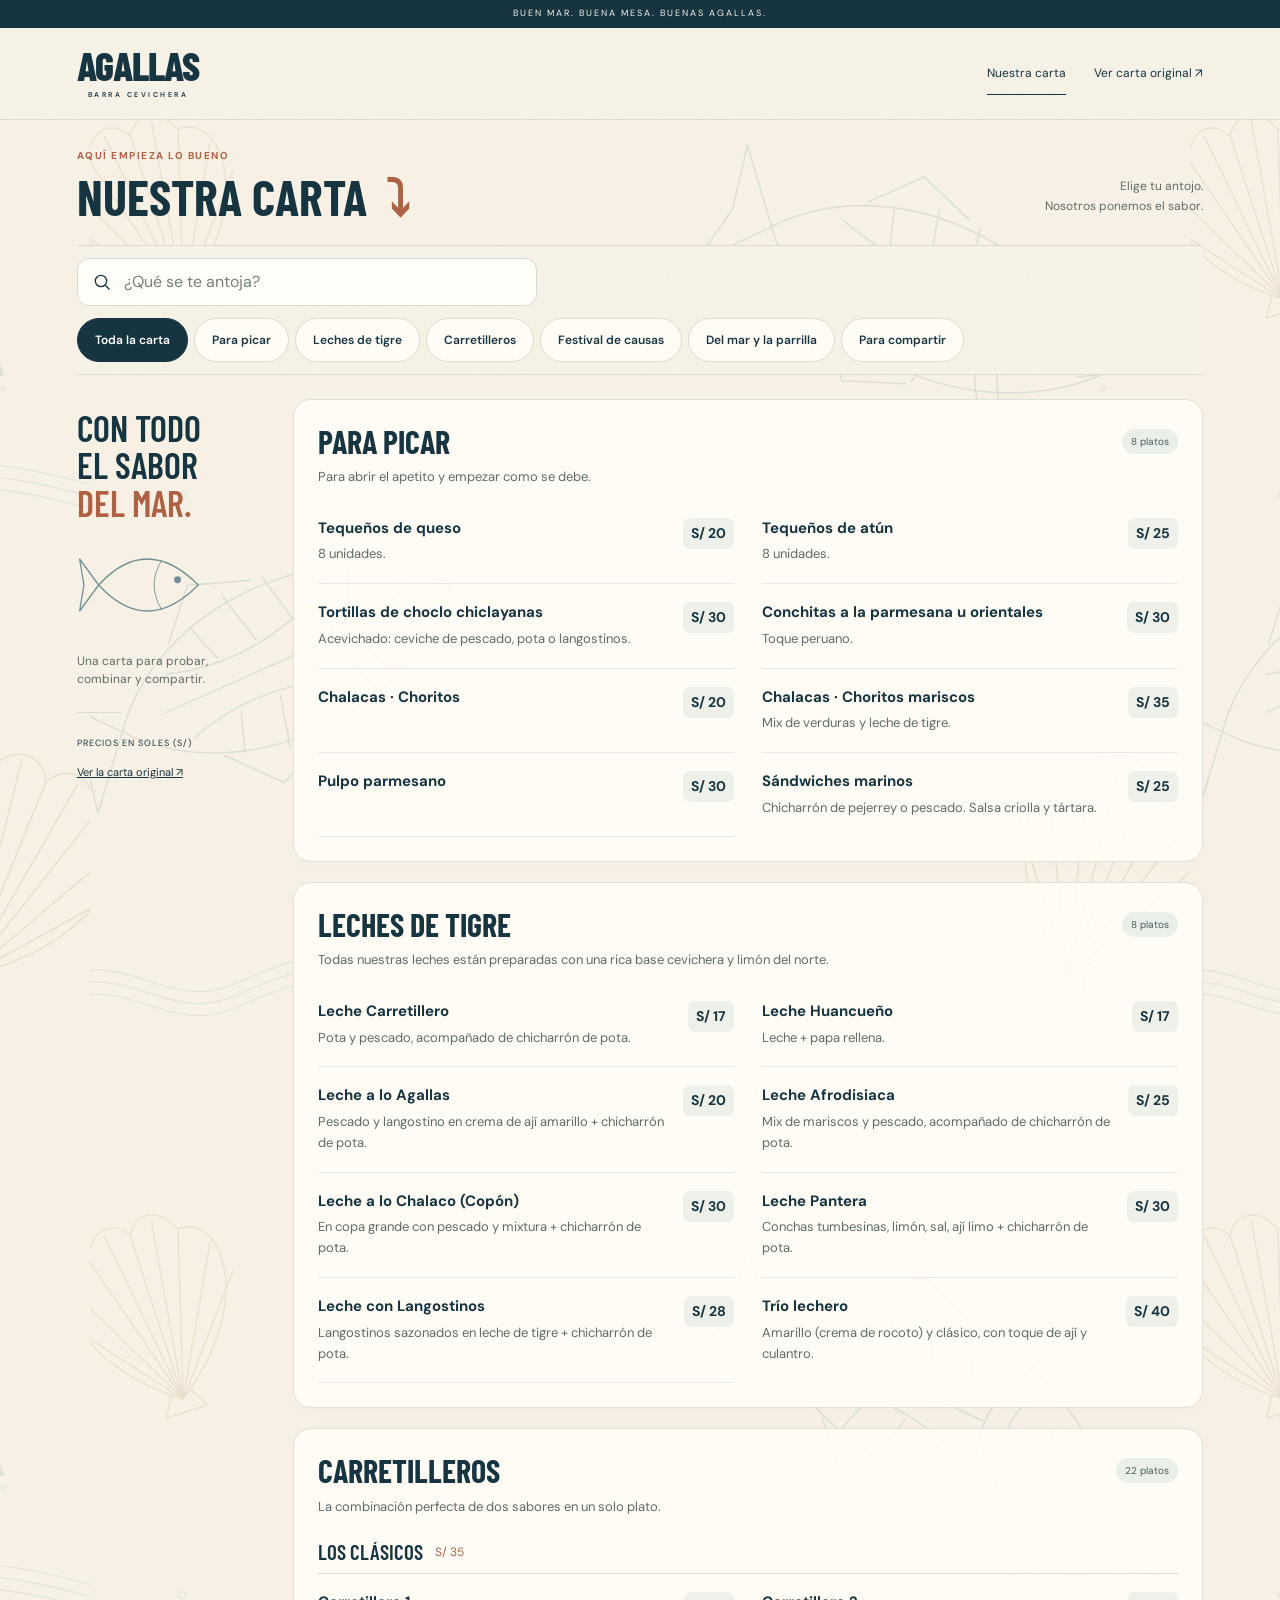
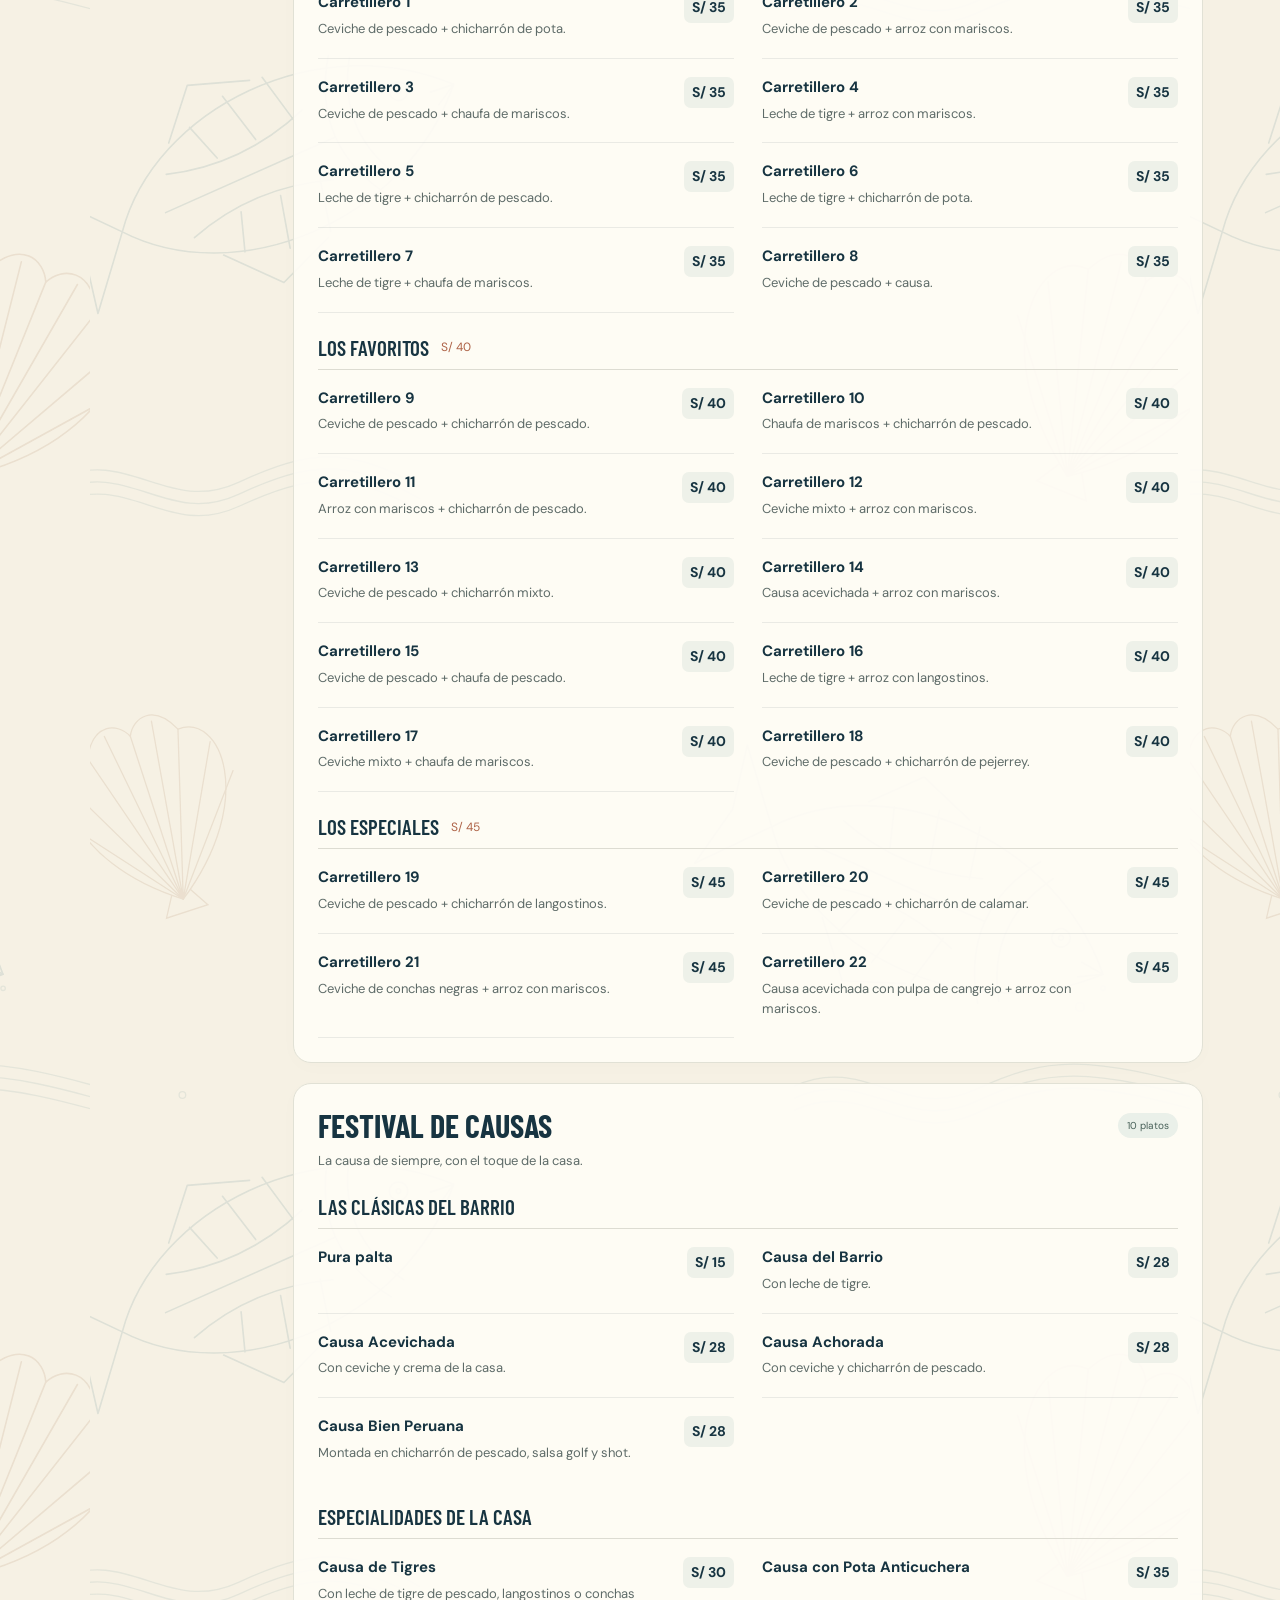
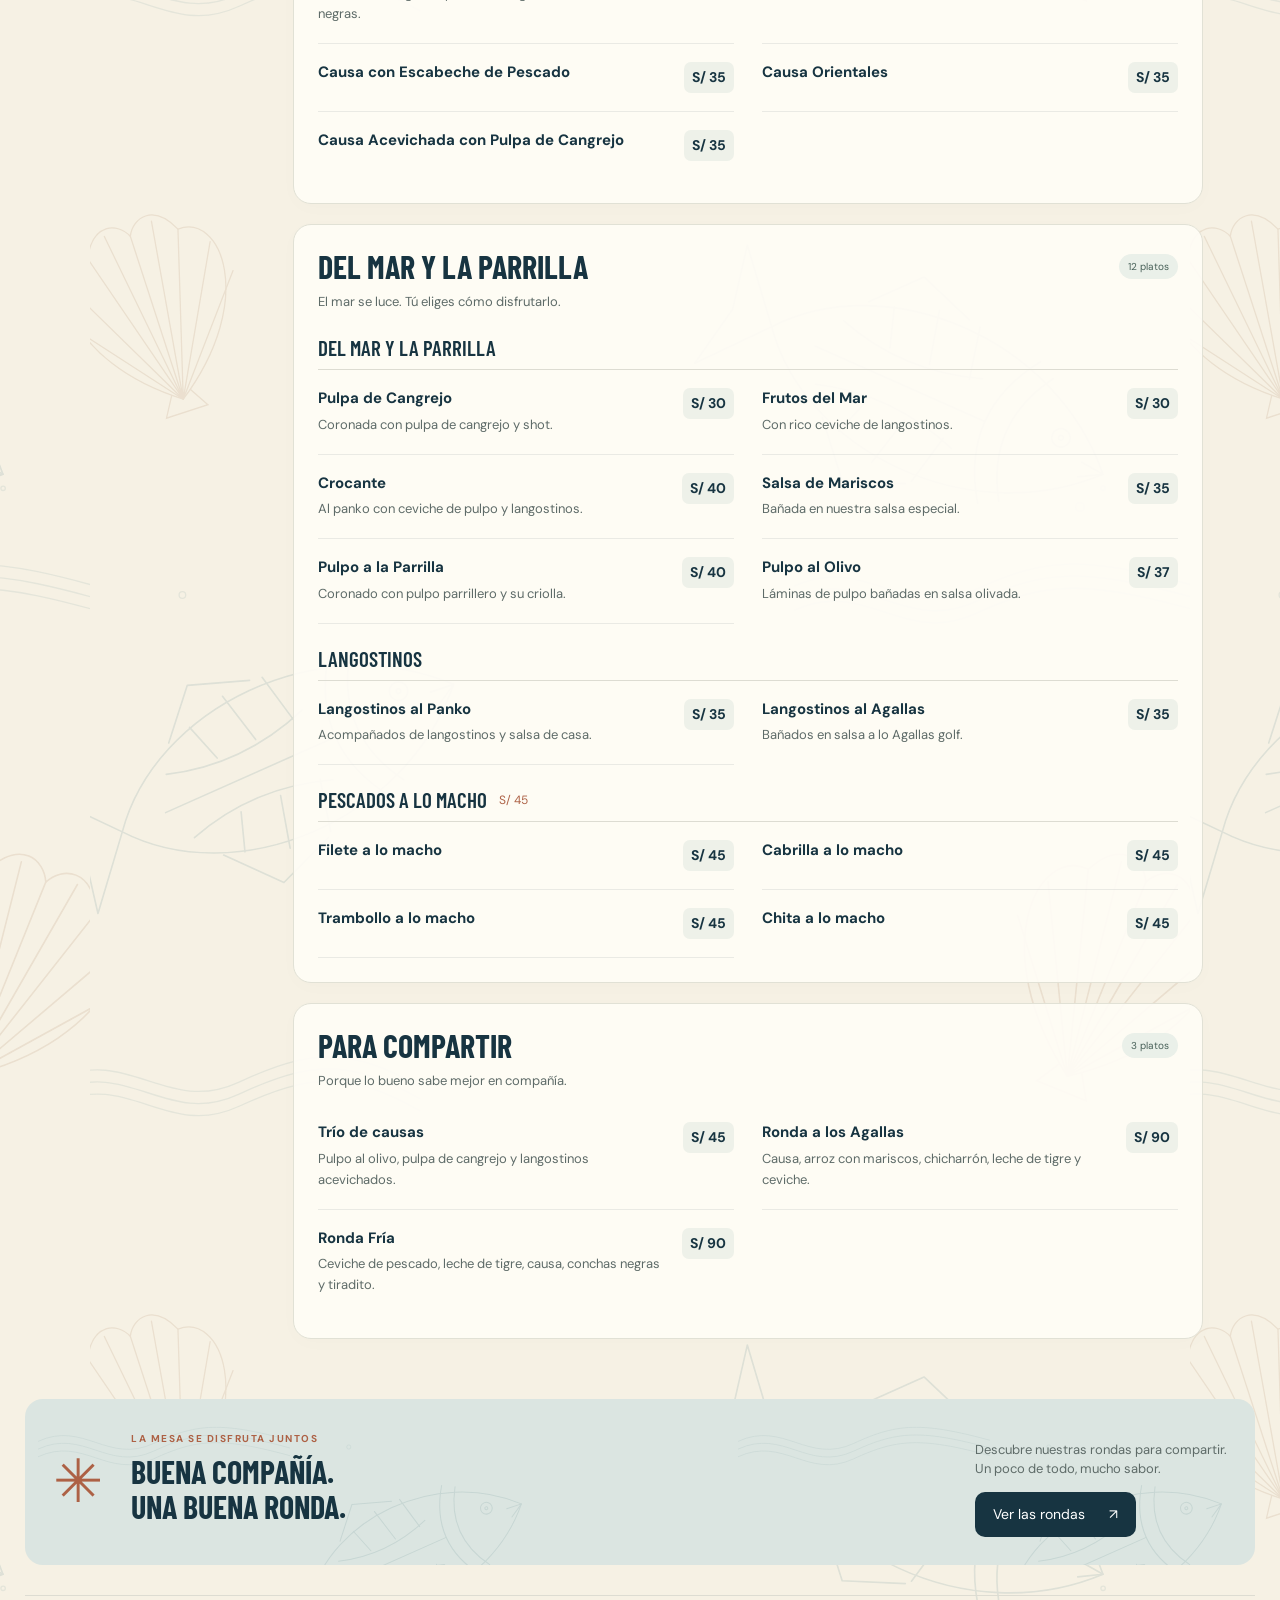
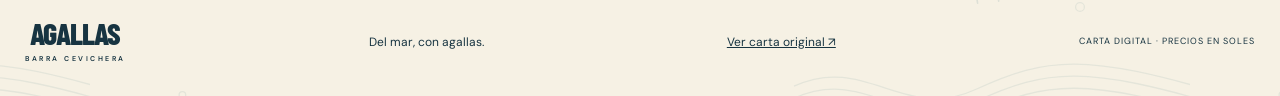
==== commit 98c0365b: "Mejorar carta móvil con navegación inferior y categorías accesibles" ====
--- a/index.html
+++ b/index.html
@@ -2,7 +2,7 @@
 <html lang="es"><head><meta charset="utf-8"><meta name="viewport" content="width=device-width, initial-scale=1, viewport-fit=cover"><meta name="theme-color" content="#122e3c"><meta name="description" content="Explora la carta de Agallas, barra cevichera. Ceviches, carretilleros, causas y sabores del mar."><title>Agallas — Barra cevichera · Carta digital</title><link rel="preconnect" href="https://fonts.googleapis.com"><link rel="preconnect" href="https://fonts.gstatic.com" crossorigin><link href="https://fonts.googleapis.com/css2?family=Barlow+Condensed:wght@500;600;700;800&family=DM+Sans:wght@400;500;600;700&display=swap" rel="stylesheet"><link rel="stylesheet" href="style.css"><link rel="stylesheet" href="responsive.css"></head>
 <body>
 <div class="topline">BUEN MAR. BUENA MESA. BUENAS AGALLAS.</div>
-<header class="header"><a href="#" class="brand" aria-label="Agallas, inicio">AGALLAS<span>BARRA CEVICHERA</span></a><nav><a href="#carta" class="nav-active">Nuestra carta</a><a href="carta-original.png" target="_blank" rel="noopener">Ver carta original ↗</a></nav></header>
+<header class="header"><a href="#" class="brand" aria-label="Agallas, inicio">AGALLAS<span>BARRA CEVICHERA</span></a><div class="mobile-label">Carta digital<small>Precios en soles · S/</small></div><nav><a href="#carta" class="nav-active">Nuestra carta</a><a href="carta-original.png" target="_blank" rel="noopener">Ver carta original ↗</a></nav></header>
 <main>
 <section class="menu-section" id="carta"><div class="section-heading"><div><div class="eyebrow">AQUÍ EMPIEZA LO BUENO</div><h1>NUESTRA CARTA<span>⤵</span></h1></div><div class="menu-note">Elige tu antojo.<br> Nosotros ponemos el sabor.</div></div>
 <div class="menu-tools"><span class="category-hint">Explora las categorías <span aria-hidden="true">← desliza →</span></span><div class="categories" role="group" aria-label="Categorías de la carta" id="categories"></div><label class="search"><svg viewBox="0 0 24 24" fill="none" stroke="currentColor" stroke-width="1.6" aria-hidden="true"><circle cx="10.8" cy="10.8" r="6.8"/><path d="m16 16 5 5"/></svg><input id="search" type="search" enterkeyhint="search" placeholder="¿Qué se te antoja?" aria-label="Buscar platos"></label></div>
@@ -10,4 +10,9 @@
 </section>
 <section class="sharing-banner"><span class="sharing-star">✳</span><div><div class="eyebrow">LA MESA SE DISFRUTA JUNTOS</div><h2>BUENA COMPAÑÍA.<br>UNA BUENA RONDA.</h2></div><div><p>Descubre nuestras rondas para compartir.<br>Un poco de todo, mucho sabor.</p><button id="show-rounds">Ver las rondas <span>↗</span></button></div></section>
 </main><footer><a href="#" class="brand">AGALLAS<span>BARRA CEVICHERA</span></a><p>Del mar, con agallas.</p><a class="footer-original" href="carta-original.png" target="_blank" rel="noopener">Ver carta original ↗</a><span>CARTA DIGITAL · PRECIOS EN SOLES</span></footer>
+<nav class="mobile-nav" aria-label="Navegación de la carta">
+<button type="button" id="nav-menu"><svg viewBox="0 0 24 24" aria-hidden="true"><path d="M4 4h6a3 3 0 0 1 2 1 3 3 0 0 1 2-1h6v15h-6a3 3 0 0 0-2 1 3 3 0 0 0-2-1H4Z"/><path d="M12 5v15"/></svg>Carta</button>
+<button type="button" id="nav-categories" aria-haspopup="dialog" aria-controls="category-picker"><svg viewBox="0 0 24 24" aria-hidden="true"><rect x="3" y="3" width="7" height="7" rx="2"/><rect x="14" y="3" width="7" height="7" rx="2"/><rect x="3" y="14" width="7" height="7" rx="2"/><rect x="14" y="14" width="7" height="7" rx="2"/></svg>Categorías</button>
+<button type="button" id="nav-search"><svg viewBox="0 0 24 24" aria-hidden="true"><circle cx="10.5" cy="10.5" r="7"/><path d="m16 16 5 5"/></svg>Buscar</button></nav>
+<dialog id="category-picker" class="category-picker" aria-labelledby="picker-title"><div class="picker-handle" aria-hidden="true"></div><div class="picker-heading"><h2 id="picker-title">¿Qué se te antoja?</h2><button type="button" id="close-picker" aria-label="Cerrar categorías">×</button></div><div id="picker-options" class="picker-options"></div></dialog>
 <script src="menu-data.js"></script><script src="app.js"></script></body></html>
--- a/style.css
+++ b/style.css
@@ -1 +1 @@
-:root{--ink:#173441;--paper:#f6f2e7;--rust:#ad6145;--muted:#767a72;--line:#dad7c9;--blue:#dbe5e1}*{box-sizing:border-box}html{scroll-behavior:smooth;scroll-padding-top:25px}body{margin:0;background:var(--paper);color:var(--ink);font-family:'DM Sans',Arial,sans-serif;font-size:14px}button,a,input{-webkit-tap-highlight-color:transparent}button,input{font:inherit}button,a{touch-action:manipulation}button{cursor:pointer}a{color:inherit;text-decoration:none}button:focus-visible,a:focus-visible,input:focus-visible{outline:3px solid var(--rust);outline-offset:4px}.topline{background:var(--ink);color:var(--paper);text-align:center;padding:10px;font-size:9px;letter-spacing:3px}.header{max-width:1440px;margin:auto;padding:24px 6%;display:flex;align-items:center;justify-content:space-between;border-bottom:1px solid var(--line)}.brand{font-family:'Barlow Condensed',Impact,sans-serif;font-size:39px;font-weight:800;letter-spacing:-1.5px;line-height:.85;display:inline-flex;flex-direction:column;align-items:center}.brand span{font-family:'DM Sans',Arial,sans-serif;font-size:7px;letter-spacing:3px;font-weight:600;margin-top:9px}.header nav{display:flex;gap:35px;font-size:12px}.header nav a{padding:7px 0}.nav-active{border-bottom:1px solid var(--ink)}.bag-button{background:transparent;border:1px solid var(--ink);padding:11px 15px;display:flex;align-items:center;gap:18px;font-size:12px}.bag-button span{display:grid;place-items:center;background:var(--ink);color:var(--paper);width:22px;height:22px;border-radius:50%;font-size:10px}.hero{max-width:1440px;margin:auto;display:grid;grid-template-columns:1.05fr 1fr;min-height:480px;padding:0 6%;position:relative;overflow:hidden}.hero-copy{padding:53px 0 25px;z-index:1}.eyebrow{font-size:9px;font-weight:600;letter-spacing:2px;display:flex;align-items:center;gap:9px}.eyebrow>span{width:6px;height:6px;background:var(--rust);border-radius:50%}h1,h2,h3,.side-title{font-family:'Barlow Condensed',Impact,'Arial Narrow',sans-serif}h1{font-size:clamp(72px,7.7vw,112px);line-height:.9;letter-spacing:-1.7px;font-weight:700;margin:25px 0 20px}h1 span{color:var(--rust)}.hero-copy>p{line-height:1.8;font-size:13px;color:#646c68;margin-bottom:27px}.primary{display:flex;align-items:center;justify-content:space-between;gap:35px;background:var(--ink);border:1px solid var(--ink);color:var(--paper);padding:16px 20px;font-size:12px;width:fit-content;transition:background .2s}.primary:hover{background:#2b4c59}.primary span{font-size:21px;line-height:.7}.hero-foot{display:flex;gap:25px;font-size:8px;letter-spacing:1.3px;margin-top:37px;color:var(--muted)}.hero-art{position:relative;display:flex;align-items:center;justify-content:center;isolation:isolate}.hero-art:before{content:'';position:absolute;width:365px;height:365px;border-radius:50%;background:#e3e7dc;z-index:-1}.fish{width:100%;transform:rotate(-24deg);color:#6e9296;filter:drop-shadow(5px 8px 0 #17344108)}.sunburst{position:absolute;right:-5px;top:34px;background:var(--rust);color:var(--paper);height:125px;width:125px;display:flex;flex-direction:column;align-items:center;justify-content:center;text-align:center;font-size:11px;letter-spacing:1px;line-height:1.6;clip-path:polygon(100% 50%,94% 61%,96% 75%,83% 79%,75% 93%,62% 92%,50% 100%,38% 92%,25% 93%,17% 79%,4% 75%,6% 61%,0 50%,6% 39%,4% 25%,17% 21%,25% 7%,38% 8%,50% 0,62% 8%,75% 7%,83% 21%,96% 25%,94% 39%);transform:rotate(12deg);z-index:2}.sunburst span{font-size:22px;line-height:1}.art-caption{position:absolute;left:30px;bottom:45px;font-family:'Barlow Condensed',sans-serif;font-weight:600;font-size:18px;letter-spacing:1px;transform:rotate(-8deg)}.coordinate{position:absolute;bottom:26px;right:0;font-size:8px;letter-spacing:2px}.ticker{background:var(--blue);padding:18px 0;display:flex;gap:45px;align-items:center;white-space:nowrap;overflow:hidden;color:var(--ink);font-size:20px;border-block:1px solid #cad7cf}.ticker span{font-family:'Barlow Condensed',sans-serif;font-size:15px;letter-spacing:1.9px;font-weight:600}.menu-section{max-width:1440px;padding:65px 6% 70px;margin:auto}.section-heading{display:flex;justify-content:space-between;align-items:center}.section-heading :is(h1,h2){font-size:52px;letter-spacing:-.5px;margin:10px 0 30px;line-height:1}.section-heading :is(h1,h2) span{font-size:44px;color:var(--rust);margin-left:20px}.menu-note{font-size:12px;line-height:1.7;text-align:right;color:var(--muted)}.menu-tools{display:flex;gap:18px;align-items:center;justify-content:space-between;border-top:1px solid var(--line);border-bottom:1px solid var(--line);padding:16px 0;margin-bottom:35px}.categories{display:flex;gap:5px;flex-wrap:wrap}.categories button{border:0;background:transparent;color:#5e6866;padding:11px 13px;font-size:11px;white-space:nowrap;transition:background .2s}.categories button.active{background:var(--ink);color:var(--paper)}.categories button:hover:not(.active){background:#e9e7dc}.search{display:flex;align-items:center;gap:8px;min-width:170px;max-width:210px}.search svg{width:20px;min-width:20px}.search input{width:100%;background:transparent;border:0;color:var(--ink);padding:8px 0;font-size:11px;outline-offset:0}.search input::placeholder{color:#7a7d72}.menu-layout{display:grid;grid-template-columns:200px minmax(0,1fr);gap:48px}.menu-sidebar{padding-top:12px}.side-title{font-size:36px;font-weight:600;line-height:1.03}.side-title em{font-style:normal;color:var(--rust)}.menu-sidebar svg{width:120px;margin-top:15px;color:#729093}.menu-sidebar p{font-size:11px;line-height:1.8;color:var(--muted)}.side-rule{height:1px;background:var(--line);width:50px;margin:25px 0}.menu-sidebar small{font-size:8px;letter-spacing:1.2px;display:block}.menu-sidebar>a{font-size:10px;display:inline-block;margin-top:16px;text-decoration:underline;text-underline-offset:4px}.category-section{margin-bottom:45px}.category-title{display:flex;align-items:baseline;justify-content:space-between;gap:10px;border-bottom:1px solid var(--ink);padding-bottom:13px}.category-title h3{font-size:32px;line-height:1;margin:0;text-transform:uppercase;font-weight:600;letter-spacing:.2px}.category-title>span{font-size:9px;color:var(--muted);white-space:nowrap}.category-intro{color:var(--muted);font-size:11px;line-height:1.7;margin:12px 0 18px}.group-title{display:flex;align-items:center;gap:12px;margin:25px 0 0}.group-title h4{font-family:'Barlow Condensed',sans-serif;font-size:18px;text-transform:uppercase;letter-spacing:.5px;margin:0}.group-title span{font-size:10px;color:var(--rust)}.item-grid{display:grid;grid-template-columns:1fr 1fr;column-gap:30px}.menu-item{padding:20px 0;display:flex;gap:13px;align-items:center;border-bottom:1px solid var(--line);min-width:0}.item-copy{flex:1;min-width:0}.item-copy h5{font-size:12px;line-height:1.5;margin:0 0 4px;font-weight:600}.item-copy p{font-size:10px;line-height:1.65;color:var(--muted);margin:0}.item-price{white-space:nowrap;font-size:12px;font-weight:600}.add-button{border:1px solid #bec5ba;background:transparent;width:26px;height:26px;min-width:26px;display:grid;place-items:center;color:var(--ink);font-size:19px;line-height:1;transition:all .2s}.add-button:hover{background:var(--ink);color:var(--paper);border-color:var(--ink)}.add-button.has-item{background:#e3e8dc;border-color:#9aa991;font-size:12px}#results-note{font-size:11px;color:var(--muted);margin-bottom:15px}#results-note:empty{display:none}.empty{text-align:center;padding:40px 10px}.empty h3{font-size:28px}.empty p{font-size:12px;color:var(--muted)}.empty button{border:0;border-bottom:1px solid var(--ink);background:transparent;color:var(--ink);padding:10px;font-size:12px}.sharing-banner{margin:0 6% 60px;background:var(--blue);padding:42px 5%;display:flex;align-items:center;gap:40px;max-width:1268px}.sharing-star{font-size:70px;color:var(--rust)}.sharing-banner h2{font-size:37px;line-height:1.05;margin:12px 0 0;font-weight:600}.sharing-banner>div:last-child{margin-left:auto}.sharing-banner p{font-size:11px;line-height:1.8;color:#67776f}.sharing-banner button{border:0;border-bottom:1px solid var(--ink);background:transparent;padding:10px 0;color:var(--ink);font-size:11px;display:flex;justify-content:space-between;width:100%}.sharing-banner button span{font-size:18px}footer{border-top:1px solid var(--line);margin:0 6%;padding:30px 0 35px;display:flex;align-items:center;justify-content:space-between}footer .brand{font-size:32px}footer .brand span{font-size:6px}footer p{font-size:11px;color:var(--muted)}footer>span{font-size:8px;letter-spacing:1.5px;color:var(--muted)}dialog{inset:0 0 0 auto;margin:0;height:100dvh;max-height:100dvh;width:min(470px,100%);max-width:100%;border:0;background:var(--paper);color:var(--ink);padding:30px;overflow:auto}dialog::backdrop{background:#102c3b88;backdrop-filter:blur(3px)}body:has(dialog[open]){overflow:hidden}.drawer-heading{display:flex;align-items:center;justify-content:space-between;border-bottom:1px solid var(--line);padding-bottom:20px}.drawer-heading h2{font-size:36px;margin:10px 0 0}.drawer-heading>button{background:transparent;border:0;color:var(--ink);font-size:23px;padding:10px}.drawer-note{font-size:12px;line-height:1.8;color:var(--muted);margin:20px 0}.order-row{padding:18px 0;border-bottom:1px solid var(--line)}.order-row h4{margin:0 0 7px;font-size:13px}.order-row p{font-size:11px;color:var(--muted);margin:0 0 12px}.order-controls{display:flex;align-items:center;gap:13px}.order-controls button{width:28px;height:28px;border:1px solid var(--line);background:transparent;color:var(--ink);font-size:18px}.order-controls strong{margin-left:auto;font-size:13px}.order-bottom{padding-top:25px}.total{display:flex;justify-content:space-between;font-size:18px;margin-bottom:25px}.order-bottom .primary{width:100%;margin-bottom:15px}.order-bottom small{display:block;text-align:center;font-size:10px;color:var(--muted)}.empty-order{text-align:center;padding:65px 0;font-size:13px;color:var(--muted)}#toast{position:fixed;bottom:24px;left:50%;transform:translate(-50%,20px);opacity:0;pointer-events:none;background:var(--ink);color:var(--paper);padding:13px 23px;font-size:12px;box-shadow:0 5px 20px #0002;transition:all .2s;z-index:5;text-align:center}#toast.show{transform:translate(-50%,0);opacity:1}button:disabled{opacity:.4;cursor:default}@media(min-width:1450px){.sharing-banner{margin-inline:auto}}@media(max-width:1100px){.menu-tools{flex-wrap:wrap}.search{max-width:100%;width:100%;border-top:1px solid var(--line);padding-top:10px}.menu-layout{gap:30px;grid-template-columns:160px minmax(0,1fr)}.item-grid{column-gap:22px}.hero-art:before{width:300px;height:300px}.sunburst{right:-15px}.menu-sidebar .side-title{font-size:32px}.categories{gap:2px}.categories button{padding:10px 12px}}@media(max-width:700px){.topline{font-size:7px;letter-spacing:2.2px;padding:9px}.header{padding:21px 6%}.brand{font-size:32px}.brand span{font-size:6px;letter-spacing:2.3px}.header nav{display:none}.bag-button{font-size:10px;padding:8px 10px;gap:12px}.hero{grid-template-columns:1fr;min-height:auto;padding-top:0}.hero-copy{padding-top:34px}.eyebrow{font-size:8px;letter-spacing:1.5px}h1{font-size:76px;margin-top:24px}.hero-copy>p{font-size:12px}.hero-foot{gap:15px;font-size:7px;margin-top:28px}.hero-art{height:260px;margin-top:-5px}.hero-art:before{width:230px;height:230px}.fish{width:85%;max-width:370px}.sunburst{width:100px;height:100px;font-size:9px;top:0;right:0}.sunburst span{font-size:17px}.art-caption{left:0;bottom:30px;font-size:14px}.coordinate{font-size:6px;bottom:20px}.ticker{gap:25px;padding:12px 0}.ticker span{font-size:12px;letter-spacing:1px}.menu-section{padding:40px 6%}.section-heading :is(h1,h2){font-size:40px;margin-bottom:24px}.section-heading :is(h1,h2) span{font-size:33px;margin-left:12px}.menu-note{font-size:9px}.menu-tools{margin-bottom:25px;gap:12px}.categories{flex-wrap:nowrap;overflow:auto;width:calc(100vw - 12vw);padding-bottom:4px;scrollbar-width:thin}.categories button{font-size:11px;padding:11px 14px}.menu-layout{grid-template-columns:1fr;gap:0}.menu-sidebar{display:none}.category-title h3{font-size:29px}.item-grid{grid-template-columns:1fr}.menu-item{padding:18px 0}.item-copy h5{font-size:13px}.item-copy p{font-size:11px}.item-price{font-size:13px}.add-button{width:30px;height:30px;min-width:30px}.category-intro{font-size:11px}.category-section{margin-bottom:35px}.sharing-banner{padding:28px 24px;flex-wrap:wrap;gap:18px;margin-bottom:35px}.sharing-star{font-size:45px}.sharing-banner h2{font-size:29px}.sharing-banner .eyebrow{font-size:6px}.sharing-banner>div:last-child{margin-left:0;width:100%}.sharing-banner p{font-size:11px}footer{flex-wrap:wrap;gap:20px}footer p{font-size:10px}footer>span{width:100%;font-size:7px}dialog{padding:25px}#toast{width:max-content;max-width:88%;bottom:18px}}@media(prefers-reduced-motion:reduce){html{scroll-behavior:auto}*{transition:none!important}}
+:root{--ink:#173441;--paper:#f6f2e7;--rust:#ad6145;--muted:#5e6b68;--line:#dddcd2;--blue:#dbe5e1}*{box-sizing:border-box}html{-webkit-text-size-adjust:100%;text-size-adjust:100%;scroll-padding-top:180px}body{margin:0;color:var(--ink);font:14px/1.5 'DM Sans',Arial,sans-serif;background:#f6f1e4 url('marine-background.svg') center top/1100px repeat}button,input{font:inherit}button,a{touch-action:manipulation;-webkit-tap-highlight-color:transparent}button{cursor:pointer;color:inherit}a{color:inherit;text-decoration:none}button:focus-visible,a:focus-visible,input:focus-visible{outline:3px solid var(--rust);outline-offset:3px}[hidden]{display:none!important}svg{max-width:100%}.topline{background:var(--ink);color:var(--paper);text-align:center;padding:7px 16px;font-size:9px;letter-spacing:2px}.header{display:flex;align-items:center;justify-content:space-between;padding:20px max(6%,calc((100% - 1260px)/2));background:#f7f3e7 url('paper-grain.svg');border-bottom:1px solid var(--line)}.brand{display:inline-flex;flex-direction:column;align-items:center;font:800 40px/.85 'Barlow Condensed',Impact,sans-serif;letter-spacing:-1px}.brand span{margin-top:8px;font:600 7px/1.3 'DM Sans',sans-serif;letter-spacing:2.5px}.header nav{display:flex;gap:28px;font-size:12px}.header nav a{padding:12px 0}.nav-active{border-bottom:1px solid var(--ink)}.mobile-label{display:none}.menu-section{max-width:1400px;margin:auto;padding:28px 6%}.section-heading{display:flex;align-items:center;justify-content:space-between}.eyebrow{font-size:10px;font-weight:700;letter-spacing:1.5px;color:var(--rust)}h1,h2,h3,.side-title{font-family:'Barlow Condensed',Impact,sans-serif}h1{font-size:50px;line-height:1;margin:8px 0 24px}h1 span{color:var(--rust);margin-left:18px}.menu-note{font-size:12px;line-height:1.7;color:var(--muted);text-align:right}.menu-tools{position:sticky;top:0;z-index:10;display:flex;flex-direction:column;gap:12px;padding:12px 0;margin-bottom:24px;background:#f7f3e7 url('paper-grain.svg');border-block:1px solid var(--line)}.categories{display:flex;gap:6px;overflow-x:auto;scrollbar-width:none;min-width:0}.categories::-webkit-scrollbar{display:none}.categories button{flex-shrink:0;border:1px solid var(--line);border-radius:24px;min-height:44px;padding:10px 17px;background:#fffcf6;font-size:12px;font-weight:600;white-space:nowrap}.categories button.active{background:var(--ink);border-color:var(--ink);color:white}.categories button:hover:not(.active){background:var(--blue)}.category-hint{display:none}.search{display:flex;align-items:center;gap:10px;border:1px solid #d5dad3;border-radius:12px;padding:0 14px;background:#fffdf7;max-width:460px;width:100%;order:-1}.search svg{width:20px;flex-shrink:0}.search input{width:100%;min-width:0;min-height:46px;border:0;background:transparent;color:var(--ink);font-size:16px}.search input::placeholder{color:#74817c}.menu-layout{display:grid;grid-template-columns:180px minmax(0,1fr);gap:36px}.menu-content{min-width:0}.menu-sidebar{padding-top:10px}.side-title{font-size:36px;line-height:1.05;font-weight:600}.side-title em{font-style:normal;color:var(--rust)}.menu-sidebar svg{width:130px;margin:24px 0 10px;color:#729093}.menu-sidebar p{font-size:12px;color:var(--muted)}.side-rule{height:1px;width:45px;background:var(--line);margin:24px 0}.menu-sidebar small{font-size:9px;display:block;letter-spacing:1px}.menu-sidebar>a{display:inline-flex;align-items:center;min-height:44px;font-size:11px;text-decoration:underline}.category-section{background:#fffdf7e8;border:1px solid #e1e1d5;border-radius:18px;padding:24px;margin-bottom:20px;box-shadow:0 4px 20px #17344104}.category-title{display:flex;align-items:center;justify-content:space-between;gap:12px}.category-title h3{font-size:32px;line-height:1.1;margin:0;text-transform:uppercase}.category-title>span{font-size:10px;white-space:nowrap;padding:5px 9px;border-radius:20px;background:#eaf0e9;color:#476058}.category-intro{font-size:13px;color:var(--muted);margin:8px 0 12px;line-height:1.6}.group-title{display:flex;align-items:center;gap:12px;border-bottom:1px solid var(--line);padding-bottom:9px;margin-top:22px}.group-title h4{font:600 21px 'Barlow Condensed',sans-serif;text-transform:uppercase;margin:0}.group-title span{font-size:12px;color:var(--rust)}.item-grid{display:grid;grid-template-columns:repeat(2,minmax(0,1fr));column-gap:28px}.menu-item{display:grid;grid-template-columns:minmax(0,1fr) auto;align-items:start;gap:16px;padding:18px 0;border-bottom:1px solid #17344116}.item-copy{min-width:0;overflow-wrap:anywhere}.item-copy h5{font-size:15px;font-weight:700;line-height:1.45;margin:0 0 5px}.item-copy p{font-size:13px;line-height:1.6;margin:0;color:var(--muted)}.item-price{font-size:14px;font-weight:700;white-space:nowrap;background:#eef1e9;padding:5px 8px;border-radius:7px}.item-grid .menu-item:last-child{border-bottom:0}#results-note{font-size:13px;color:var(--muted);margin:0 0 14px}#results-note:empty{display:none}.empty{text-align:center;padding:40px 18px;background:#fffdf7;border-radius:18px}.empty h3{font-size:30px;margin:0 0 12px}.empty p{color:var(--muted)}.empty button,#show-rounds{min-height:44px;border:0;border-radius:10px;background:var(--ink);color:white;padding:12px 18px}.sharing-banner{max-width:1230px;margin:12px auto 30px;background:#dbe5e1 url('marine-background.svg') center/700px;border-radius:18px;padding:28px;display:flex;gap:28px;align-items:center}.sharing-star{font-size:60px;color:var(--rust)}.sharing-banner h2{font-size:32px;line-height:1.1;margin:8px 0}.sharing-banner>div:last-child{margin-left:auto}.sharing-banner p{font-size:13px;color:var(--muted)}#show-rounds span{margin-left:20px}footer{max-width:1230px;margin:auto;padding:24px 0 32px;border-top:1px solid var(--line);display:flex;align-items:center;justify-content:space-between;gap:20px}footer .brand{font-size:30px}footer p,.footer-original{font-size:12px}footer>span{font-size:9px;letter-spacing:1px}.footer-original{display:inline-flex;align-items:center;min-height:44px;text-decoration:underline}.mobile-nav{display:none}.category-picker{border:0;border-radius:24px;margin:auto;padding:22px;background:#fffdf7;color:var(--ink);width:min(440px,calc(100% - 24px));max-height:85dvh;overflow-y:auto;overscroll-behavior:contain}.category-picker::backdrop{background:#102c3b77;backdrop-filter:blur(4px)}body:has(.category-picker[open]){overflow:hidden}.picker-heading{display:flex;align-items:center;justify-content:space-between;margin-bottom:10px}.picker-heading h2{font-size:30px;margin:0}.picker-heading button{width:44px;height:44px;border:0;border-radius:50%;background:#eef1e9;font-size:26px}.picker-options{display:grid;gap:6px}.picker-options button{display:flex;align-items:center;justify-content:space-between;text-align:left;padding:14px;min-height:50px;background:#f2f4ed;border:1px solid transparent;border-radius:12px;font-weight:600}.picker-options button[aria-pressed=true]{background:var(--ink);color:white}.picker-options button span{font-size:11px;font-weight:400}.picker-handle{display:none}@media(max-width:1100px){.menu-layout{grid-template-columns:1fr}.menu-sidebar{display:none}.sharing-banner,footer{margin-inline:6%}}@media(prefers-reduced-motion:reduce){*{scroll-behavior:auto!important;transition:none!important}}
--- a/responsive.css
+++ b/responsive.css
@@ -1,330 +1,20 @@
-/* Shared safeguards: long names, large text and touch controls. */
-html { -webkit-text-size-adjust: 100%; text-size-adjust: 100%; }
-body { min-width: 0; }
-[hidden] { display: none !important; }
-img, svg { max-width: 100%; }
-.hero > *, .menu-content, .menu-tools, .categories, .item-grid, .sharing-banner > div { min-width: 0; }
-.item-copy, .order-row h4, .order-row p { overflow-wrap: anywhere; }
-.category-hint, .mobile-selection { display: none; }
-.footer-original { font-size: 12px; min-height: 44px; display: inline-flex; align-items: center; text-decoration: underline; text-underline-offset: 4px; }
-.header .brand { min-height: 44px; justify-content: center; }
-.add-button { width: 44px; height: 44px; min-width: 44px; }
-.categories button, .bag-button, .primary, #show-rounds, #clear-search { min-height: 44px; }
-.search input { font-size: 16px; min-height: 44px; }
-.order-controls button { width: 44px; height: 44px; }
-.drawer-heading > button { width: 44px; height: 44px; flex-shrink: 0; }
-dialog { height: 100vh; height: 100dvh; overscroll-behavior: contain; }
-dialog[open] { display: flex; flex-direction: column; overflow: hidden; }
-.drawer-heading, .drawer-note, .order-bottom { flex-shrink: 0; }
-#order-items { min-height: 0; overflow-y: auto; overscroll-behavior-y: contain; flex: 1; scrollbar-gutter: stable; }
-.drawer-heading h2 { overflow-wrap: anywhere; }
-.drawer-note { font-size: 14px; }
-.order-row h4 { font-size: 15px; line-height: 1.5; }
-.order-row p { font-size: 13px; line-height: 1.6; }
-.order-bottom { border-top: 1px solid var(--line); background: var(--paper); }
-.order-bottom small { font-size: 12px; line-height: 1.5; }
-.order-bottom .primary { font-size: 14px; }
-.order-controls strong { white-space: nowrap; }
-
-/* Tablet: give the dishes the full available width. */
-@media (max-width: 1100px) {
-  .menu-layout { grid-template-columns: minmax(0, 1fr); }
-  .menu-sidebar { display: none; }
-  .item-grid { grid-template-columns: repeat(2, minmax(0, 1fr)); gap: 0 28px; }
-  .item-copy h5 { font-size: 15px; }
-  .item-copy p { font-size: 13px; }
-  .item-price { font-size: 14px; }
-  .category-intro { font-size: 14px; }
-  .categories button { font-size: 13px; }
-  .hero { grid-template-columns: minmax(0, 1.1fr) minmax(0, 1fr); }
-  h1 { font-size: clamp(60px, 8vw, 88px); }
+@media(max-width:760px){
+ :root{--header-height:70px}
+ body{padding-bottom:calc(80px + env(safe-area-inset-bottom,0px));background-size:560px}
+ .topline{display:none}
+ .header{position:sticky;top:0;z-index:20;height:var(--header-height);padding:12px max(20px,env(safe-area-inset-left,0px));box-shadow:0 2px 12px #17344106}
+ .header .brand{font-size:34px}.brand span{font-size:6px;letter-spacing:2px}
+ .header nav{display:none}.mobile-label{display:block;text-align:right;font-size:12px;font-weight:600}.mobile-label small{display:block;font-size:10px;color:var(--muted);font-weight:400;margin-top:2px}
+ .menu-section{padding:20px 16px 8px}.section-heading{align-items:start}.eyebrow{font-size:9px;letter-spacing:1.4px}h1{font-size:36px;margin:6px 0 18px}h1 span{font-size:28px;margin-left:10px}.menu-note{display:none}
+ .menu-tools{top:var(--header-height);margin:0 -16px 18px;padding:10px 16px 12px;gap:10px;border-top:0;box-shadow:0 5px 10px #17344105}
+ .search{max-width:none;border-radius:13px}.search input{min-height:46px}
+ .categories{margin-inline:-16px;padding-inline:16px;scroll-padding-inline:16px}.categories button{font-size:12px;padding:10px 15px;min-height:42px}
+ .category-section{padding:18px 16px 2px;border-radius:16px;margin-bottom:16px}.category-title h3{font-size:29px}.category-title>span{font-size:10px}.category-intro{font-size:13px;line-height:1.6;margin:8px 0 4px}
+ .item-grid{grid-template-columns:minmax(0,1fr)}.menu-item{padding:16px 0;gap:12px}.item-copy h5{font-size:16px;line-height:1.4}.item-copy p{font-size:14px;line-height:1.55}.item-price{font-size:14px;padding:5px 7px}.group-title{margin-top:18px}.group-title h4{font-size:21px}
+ .sharing-banner{margin:0 16px 20px;padding:22px;gap:16px;flex-wrap:wrap}.sharing-star{font-size:42px}.sharing-banner h2{font-size:28px}.sharing-banner .eyebrow{font-size:8px}.sharing-banner>div:last-child{margin:0;width:100%}.sharing-banner p{margin-top:0}#show-rounds{width:100%;display:flex;justify-content:space-between}
+ footer{margin:0 20px;padding:22px 0;flex-wrap:wrap;gap:14px}footer p{display:none}footer>span{width:100%;font-size:9px}
+ .mobile-nav{position:fixed;bottom:0;left:0;right:0;z-index:30;display:grid;grid-template-columns:repeat(3,minmax(0,1fr));padding:8px max(12px,env(safe-area-inset-left,0px)) calc(8px + env(safe-area-inset-bottom,0px));background:#fffdf7f5;border-top:1px solid #dce1d7;box-shadow:0 -5px 24px #17344109;backdrop-filter:blur(16px)}
+ .mobile-nav button{display:flex;flex-direction:column;align-items:center;justify-content:center;gap:4px;min-height:52px;border:0;border-radius:12px;background:transparent;color:#60716c;font-size:11px;font-weight:600}.mobile-nav button:first-child{color:var(--ink);background:#e9efe6}.mobile-nav svg{width:21px;height:21px;fill:none;stroke:currentColor;stroke-width:1.7;stroke-linecap:round;stroke-linejoin:round}
+ .category-picker{inset:auto 0 0;margin:0 auto;width:100%;max-width:520px;border-radius:24px 24px 0 0;padding:10px 20px calc(24px + env(safe-area-inset-bottom,0px))}.picker-handle{display:block;width:36px;height:4px;border-radius:4px;background:#ccd4ca;margin:0 auto 14px}.picker-options button{min-height:51px}.picker-heading{margin-bottom:12px}
 }
-
-/* Phone and narrow tablet: readable single-column menu and fixed selection. */
-@media (max-width: 760px) {
-  :root { --mobile-header-height: 82px; --muted: #5d685f; }
-  html { scroll-padding-top: calc(var(--mobile-header-height) + 16px); }
-  body { padding-bottom: env(safe-area-inset-bottom, 0px); }
-  body:has(.mobile-selection:not([hidden])) { padding-bottom: calc(92px + env(safe-area-inset-bottom, 0px)); }
-  .topline { padding: 9px 16px; font-size: 8px; line-height: 1.5; letter-spacing: 1.5px; }
-  .header { position: sticky; top: 0; z-index: 10; min-height: var(--mobile-header-height); padding: 16px max(20px, env(safe-area-inset-left, 0px)); background: var(--paper); gap: 16px; }
-  .header .brand { font-size: 34px; flex-shrink: 0; }
-  .header .brand span { font-size: 7px; letter-spacing: 2px; }
-  .header nav { display: none; }
-  .bag-button { padding: 10px 12px; font-size: 12px; gap: 10px; }
-  .bag-button span { width: 24px; height: 24px; min-width: 24px; font-size: 11px; }
-  .hero { display: grid; grid-template-columns: minmax(0, 1fr); padding: 0 20px; min-height: auto; }
-  .hero-copy { padding: 32px 0 12px; }
-  .hero .eyebrow { font-size: 9px; letter-spacing: 1px; line-height: 1.6; }
-  h1 { font-size: clamp(56px, 16vw, 96px); line-height: .96; letter-spacing: -1px; margin: 22px 0; }
-  .hero-copy > p { font-size: 16px; line-height: 1.65; margin: 0 0 24px; }
-  .desktop { display: none; }
-  .primary { min-height: 50px; font-size: 14px; padding: 16px 18px; }
-  .hero-copy .primary { width: 100%; max-width: 360px; }
-  .hero-foot { flex-wrap: wrap; font-size: 9px; line-height: 1.6; letter-spacing: .8px; gap: 8px 18px; margin-top: 24px; }
-  .hero-art { height: clamp(215px, 62vw, 300px); margin: 0; }
-  .hero-art:before { width: min(66vw, 270px); height: min(66vw, 270px); }
-  .fish { width: 85%; max-width: 370px; }
-  .sunburst { top: 4px; right: 4px; width: 100px; height: 100px; font-size: 9px; }
-  .sunburst span { font-size: 18px; }
-  .art-caption { left: 0; bottom: 29px; font-size: 16px; }
-  .coordinate { bottom: 12px; font-size: 8px; letter-spacing: 1px; }
-  .ticker { padding: 14px 0; gap: 25px; }
-  .ticker span { font-size: 14px; letter-spacing: 1px; }
-  .menu-section { padding: 36px 20px 32px; }
-  .section-heading { flex-wrap: wrap; gap: 4px 16px; align-items: flex-start; }
-  .section-heading .eyebrow { font-size: 10px; letter-spacing: 1px; }
-  .section-heading :is(h1,h2) { font-size: clamp(34px, 9vw, 46px); margin: 12px 0; }
-  .section-heading :is(h1,h2) span { font-size: 32px; margin-left: 10px; }
-  .menu-note { text-align: left; font-size: 13px; line-height: 1.6; margin-bottom: 16px; }
-  .menu-note br { display: none; }
-  .menu-tools { display: flex; flex-direction: column; align-items: stretch; position: sticky; top: var(--mobile-header-height); z-index: 9; margin: 0 -20px 24px; padding: 12px 20px 8px; gap: 8px; background: var(--paper); box-shadow: 0 5px 8px #17344108; }
-  .search { order: -2; min-width: 0; max-width: none; width: 100%; border: 1px solid #c5c9bc; padding: 0 12px; background: #fffcf5; gap: 10px; }
-  .search input { min-width: 0; padding: 10px 0; height: 46px; font-size: 16px; }
-  .category-hint { order: -1; display: flex; justify-content: space-between; align-items: center; gap: 12px; font-size: 11px; line-height: 1.5; color: var(--muted); }
-  .category-hint > span { white-space: nowrap; }
-  .categories { flex-wrap: nowrap; width: 100%; max-width: 100%; overflow-x: auto; padding: 2px 0 6px; gap: 6px; overscroll-behavior-x: contain; scroll-snap-type: x proximity; scrollbar-width: thin; scrollbar-color: #a7b5a8 transparent; }
-  .categories button { flex: 0 0 auto; min-height: 44px; padding: 12px 15px; font-size: 14px; scroll-snap-align: start; }
-  .item-grid { grid-template-columns: minmax(0, 1fr); }
-  .category-section { margin-bottom: 36px; }
-  .category-title { gap: 12px; align-items: center; }
-  .category-title h3 { font-size: clamp(27px, 7.5vw, 34px); line-height: 1.1; overflow-wrap: anywhere; }
-  .category-title > span { font-size: 12px; }
-  .category-intro { font-size: 14px; line-height: 1.7; margin: 14px 0 8px; }
-  .group-title { flex-wrap: wrap; margin-top: 24px; }
-  .group-title h4 { font-size: 23px; }
-  .group-title span { font-size: 13px; }
-  .menu-item { display: grid; grid-template-columns: minmax(0, 1fr) auto; gap: 12px; align-items: start; padding: 20px 0; }
-  .item-copy { grid-column: 1; grid-row: 1 / 3; align-self: center; }
-  .item-copy h5 { font-size: 16px; line-height: 1.45; margin-bottom: 6px; }
-  .item-copy p { font-size: 14px; line-height: 1.6; }
-  .item-price { grid-column: 2; font-size: 15px; text-align: center; padding-top: 2px; }
-  .add-button { grid-column: 2; justify-self: center; width: 44px; height: 44px; min-width: 44px; font-size: 24px; }
-  .add-button.has-item { font-size: 16px; }
-  #results-note { font-size: 13px; line-height: 1.6; }
-  .empty { padding: 28px 0; }
-  .empty h3 { font-size: 30px; }
-  .empty p, .empty button { font-size: 14px; line-height: 1.6; }
-  .sharing-banner { margin: 0 20px 32px; padding: 26px 22px; display: grid; grid-template-columns: auto minmax(0, 1fr); gap: 18px 14px; }
-  .sharing-star { font-size: 42px; }
-  .sharing-banner .eyebrow { font-size: 9px; line-height: 1.6; letter-spacing: 1px; }
-  .sharing-banner h2 { font-size: clamp(28px, 7vw, 36px); line-height: 1.1; margin-top: 8px; }
-  .sharing-banner > div:last-child { grid-column: 1 / -1; margin: 0; width: 100%; }
-  .sharing-banner p { font-size: 14px; line-height: 1.65; }
-  .sharing-banner p br { display: none; }
-  .sharing-banner button { font-size: 14px; }
-  footer { margin: 0 20px; display: grid; grid-template-columns: minmax(0, 1fr) auto; gap: 14px; padding: 28px 0; }
-  footer .brand { justify-self: start; }
-  footer p { font-size: 12px; margin: 0; }
-  .footer-original { grid-column: 1 / -1; width: fit-content; font-size: 14px; }
-  footer > span { grid-column: 1 / -1; font-size: 9px; line-height: 1.6; letter-spacing: 1px; }
-  .mobile-selection { position: fixed; z-index: 15; bottom: 0; inset-inline: 0; width: 100%; display: flex; align-items: center; justify-content: space-between; gap: 12px; min-height: 72px; padding: 14px max(20px, env(safe-area-inset-right, 0px)) calc(14px + env(safe-area-inset-bottom, 0px)) max(20px, env(safe-area-inset-left, 0px)); border: 0; background: var(--ink); color: var(--paper); box-shadow: 0 -4px 20px #17344120; font-size: 14px; text-align: left; }
-  .mobile-selection > span { display: flex; align-items: center; gap: 10px; }
-  .mobile-count { display: grid; place-items: center; background: var(--paper); color: var(--ink); border-radius: 50%; min-width: 28px; height: 28px; padding-inline: 6px; font-size: 12px; }
-  .mobile-selection strong { white-space: nowrap; font-size: 15px; }
-  #toast { bottom: calc(90px + env(safe-area-inset-bottom, 0px)); font-size: 14px; width: max-content; max-width: calc(100% - 32px); padding: 14px 18px; line-height: 1.5; z-index: 20; }
-  dialog { width: 100%; max-width: 100%; padding: max(20px, env(safe-area-inset-top, 0px)) 20px max(20px, env(safe-area-inset-bottom, 0px)); }
-  .drawer-heading { gap: 12px; padding-bottom: 16px; }
-  .drawer-heading .eyebrow { font-size: 9px; line-height: 1.5; }
-  .drawer-heading h2 { font-size: 34px; }
-  .drawer-note { margin: 16px 0; line-height: 1.65; }
-  .order-row { padding: 18px 0; }
-  .order-controls { gap: 14px; font-size: 16px; }
-  .order-controls strong { font-size: 15px; }
-  .order-bottom { padding-top: 16px; }
-  .total { margin-bottom: 16px; font-size: 18px; }
-  .order-bottom .primary { min-height: 50px; margin-bottom: 12px; }
-  .empty-order { font-size: 14px; line-height: 1.7; }
-}
-
-@media (max-width: 360px) {
-  .header { padding-inline: 16px; gap: 10px; }
-  .header .brand { font-size: 30px; }
-  .bag-button { font-size: 11px; gap: 8px; padding-inline: 9px; }
-  .hero, .menu-section { padding-inline: 16px; }
-  .menu-tools { margin-inline: -16px; padding-inline: 16px; }
-  .sharing-banner { margin-inline: 16px; padding-inline: 16px; }
-  .hero-foot { font-size: 8px; }
-  .sunburst { width: 88px; height: 88px; font-size: 8px; }
-  .art-caption { font-size: 14px; }
-  .coordinate { font-size: 7px; }
-  .mobile-selection { font-size: 13px; padding-inline: 16px; }
-  .mobile-selection strong { font-size: 14px; }
-}
-
-/* Keep the menu and modal usable with the keyboard or a short landscape view. */
-@media (max-height: 500px) and (max-width: 1000px) {
-  .header, .menu-tools { position: static; }
-  html { scroll-padding-top: 16px; }
-  dialog { padding-block: 12px; }
-  .drawer-heading { padding-bottom: 8px; }
-  .drawer-heading h2 { font-size: 27px; margin-top: 4px; }
-  .drawer-note { margin-block: 8px; font-size: 12px; }
-  .order-bottom { padding-top: 8px; }
-  .total { margin-bottom: 8px; }
-  .order-bottom .primary { margin-bottom: 6px; min-height: 44px; padding-block: 12px; }
-}
-
-/* Compact floating selection, with visible space around it on every device. */
-#order-dialog {
-  inset: 0;
-  margin: auto;
-  width: min(420px, calc(100vw - 40px));
-  max-width: calc(100vw - 32px);
-  height: fit-content;
-  max-height: calc(100vh - 48px);
-  max-height: calc(100dvh - 48px - env(safe-area-inset-top, 0px) - env(safe-area-inset-bottom, 0px));
-  padding: 18px;
-  border-radius: 14px;
-  box-shadow: 0 18px 70px #102c3b40;
-  scrollbar-width: thin;
-}
-#order-dialog[open] { display: block; overflow-y: auto; }
-#order-dialog::backdrop { background: #102c3b66; backdrop-filter: blur(3px); }
-#order-dialog .drawer-heading { gap: 8px; padding-bottom: 8px; }
-#order-dialog .drawer-heading h2 { font-size: 28px; margin: 0; }
-#order-dialog .drawer-heading .eyebrow { display: none; }
-#order-items { flex: none; max-height: min(32dvh, 240px); overflow-y: auto; margin-block: 4px 8px; padding-right: 2px; }
-#order-dialog .order-row { padding: 14px 0; }
-#order-dialog .order-row h4 { font-size: 14px; }
-#order-dialog .order-row p { font-size: 12px; margin-bottom: 10px; }
-#order-dialog .order-controls { gap: 12px; }
-#order-dialog .order-controls strong { font-size: 14px; }
-#order-dialog .order-bottom { padding-top: 12px; }
-#order-dialog .total { margin-bottom: 12px; font-size: 17px; }
-.table-order { display: flex; width: 100%; align-items: center; text-align: left; gap: 8px; background: var(--blue); color: var(--ink); padding: 10px 12px; border: 0; min-height: 44px; border-radius: 7px; }
-.table-order > span { color: var(--rust); font-size: 20px; line-height: 1; }
-.table-order strong { display: flex; flex: 1; align-items: center; justify-content: space-between; gap: 6px; font-size: 13px; line-height: 1.4; }
-.table-order p { font-size: 12px; line-height: 1.5; color: #52645e; margin: 5px 0 0; }
-.delivery-divider { display: flex; align-items: center; gap: 12px; margin: 9px 0; font-size: 11px; color: var(--muted); }
-.delivery-divider::before, .delivery-divider::after { content: ''; height: 1px; background: var(--line); flex: 1; }
-#order-dialog .delivery-button { width: 100%; background: #23654a; border-color: #23654a; border-radius: 7px; font-size: 13px; min-height: 44px; padding: 12px 14px; margin-bottom: 0; }
-#order-dialog .delivery-button:hover { background: #184e38; border-color: #184e38; }
-.copy-selection { display: block; background: transparent; border: 0; color: var(--muted); text-decoration: underline; text-underline-offset: 3px; font-size: 12px; min-height: 44px; width: 100%; padding: 10px; }
-#order-dialog .empty-order { padding: 22px 0; font-size: 13px; line-height: 1.6; }
-.order-list { width: 100%; table-layout: fixed; border-collapse: collapse; font-size: 13px; }
-.order-list thead th { position: sticky; top: 0; z-index: 1; background: var(--paper); color: var(--muted); font-weight: 500; font-size: 11px; padding: 10px 0 8px; text-align: left; border-bottom: 1px solid var(--line); }
-.order-list thead th:nth-child(2) { width: 54px; text-align: center; }
-.order-list thead th:last-child { width: 83px; text-align: right; }
-.order-list tbody th, .order-list td { border-bottom: 1px solid var(--line); padding: 10px 0; vertical-align: middle; }
-.order-list tbody th { text-align: left; font-weight: 500; line-height: 1.45; overflow-wrap: anywhere; padding-right: 8px; }
-.order-list td:nth-child(2) { text-align: center; }
-.order-list td:last-child { text-align: right; white-space: nowrap; }
-.order-list small { display: block; color: var(--muted); font-size: 10px; line-height: 1.5; margin-top: 3px; font-weight: 400; }
-.order-list td strong { font-size: 13px; }
-.quantity-input { width: 46px; min-height: 44px; padding: 6px 2px; border: 1px solid var(--line); border-radius: 5px; background: transparent; color: var(--ink); font-size: 16px; text-align: center; }
-.quantity-input::-webkit-inner-spin-button { -webkit-appearance: none; }
-.remove-item { display: flex; align-items: center; justify-content: flex-start; gap: 5px; width: fit-content; min-width: 68px; min-height: 44px; margin: 2px 0 -6px; padding: 8px 2px; color: #95442f; background: transparent; border: 0; border-radius: 4px; font-size: 12px; font-weight: 500; text-decoration: underline; text-underline-offset: 3px; }
-.remove-item > span { font-size: 20px; text-decoration: none; line-height: 1; }
-.remove-item:hover { color: #71311f; background: #ad61450b; }
-#order-items .order-list thead th:nth-child(2) { width: 120px; }
-.quantity-stepper { display: inline-grid; grid-template-columns: 44px 28px 44px; align-items: center; }
-.quantity-stepper button { display: grid; place-items: center; width: 44px; min-height: 44px; padding: 0; font-size: 21px; line-height: 1; background: transparent; color: var(--ink); border: 1px solid var(--line); }
-.quantity-stepper button:hover:not(:disabled) { background: var(--blue); }
-.quantity-stepper .quantity-minus { border-radius: 6px 0 0 6px; }
-.quantity-stepper .quantity-plus { border-radius: 0 6px 6px 0; }
-.quantity-stepper .quantity-input { width: 28px; padding: 0; border-inline: 0; border-radius: 0; }
-@media (max-width: 360px) {
-  #order-items .order-list thead th:nth-child(2) { width: 92px; }
-  .quantity-stepper { grid-template-columns: 44px 44px; grid-template-areas: 'count count' 'minus plus'; gap: 3px 0; }
-  .quantity-stepper .quantity-input { grid-area: count; justify-self: center; width: 44px; border: 1px solid var(--line); border-radius: 5px; }
-  .quantity-stepper .quantity-minus { grid-area: minus; }
-  .quantity-stepper .quantity-plus { grid-area: plus; }
-}
-.list-quantity { font-size: 15px; font-weight: 600; }
-#waiter-note { font-size: 12px; color: var(--muted); line-height: 1.5; margin: 10px 0 4px; }
-.back-selection { min-height: 44px; width: 100%; background: transparent; color: var(--ink); border: 1px solid var(--line); border-radius: 7px; font-size: 13px; padding: 10px; }
-@media (max-width: 360px) {
-  #order-dialog { padding: 14px; width: calc(100vw - 32px); max-width: calc(100vw - 32px); }
-  #order-dialog .drawer-heading h2 { font-size: 25px; }
-  #order-dialog .drawer-heading .eyebrow { font-size: 8px; }
-  .table-order { padding: 12px; gap: 8px; }
-  .table-order strong { font-size: 13px; }
-  .order-list thead th:nth-child(2) { width: 48px; }
-  .order-list thead th:last-child { width: 72px; }
-  .order-list td strong { font-size: 12px; }
-}
-
-/* The waiter reads the complete order in the page, with no nested scroller. */
-body.waiter-page-active { padding-bottom: 0 !important; overflow: visible; }
-body.waiter-page-active > :not(#waiter-page) { display: none !important; }
-#waiter-page { width: 100%; min-height: 100dvh; padding: 24px 20px; background: #e8e9df; }
-.waiter-page-card { width: 100%; max-width: 580px; height: auto; margin: 0 auto; padding: 24px; border: 1px solid var(--line); border-radius: 14px; background: var(--paper); box-shadow: 0 8px 30px #1734410a; }
-.waiter-page-heading { padding-bottom: 16px; border-bottom: 1px solid var(--line); }
-.waiter-page-heading span { display: block; font-size: 10px; letter-spacing: 1.4px; color: var(--muted); }
-.waiter-page-heading h1 { font-size: 32px; line-height: 1.1; letter-spacing: 0; margin: 10px 0 0; }
-.waiter-page-note { font-size: 13px; line-height: 1.6; margin: 14px 0 6px; color: var(--muted); }
-#waiter-list { height: auto; max-height: none; overflow: visible; }
-#waiter-list .order-list thead th { position: static; }
-#waiter-list .order-list tbody th, #waiter-list .order-list td { padding-block: 14px; }
-#waiter-list .order-list { font-size: 14px; }
-#waiter-list .order-list td strong { font-size: 14px; }
-.waiter-page-total { display: flex; justify-content: space-between; gap: 16px; font-size: 20px; padding: 20px 0; }
-.waiter-page-total strong { white-space: nowrap; }
-@media (max-width: 420px) {
-  #waiter-page { padding: 16px 12px; }
-  .waiter-page-card { padding: 18px 14px; }
-  .waiter-page-heading h1 { font-size: 28px; }
-  #waiter-list .order-list, #waiter-list .order-list td strong { font-size: 13px; }
-}
-.waiter-mobile-nav { display: none; }
-@media (max-width: 760px) {
-  #waiter-page { padding: 0 max(12px, env(safe-area-inset-right, 0px)) max(16px, env(safe-area-inset-bottom, 0px)) max(12px, env(safe-area-inset-left, 0px)); }
-  .waiter-mobile-nav { display: block; position: sticky; top: 0; z-index: 3; margin: 0 -12px 12px; padding: max(8px, env(safe-area-inset-top, 0px)) 12px 8px; background: #e8e9dff5; border-bottom: 1px solid var(--line); }
-  .waiter-mobile-nav button { display: block; width: 100%; max-width: 580px; min-height: 44px; margin: auto; padding: 10px 14px; border: 1px solid var(--line); border-radius: 7px; color: var(--ink); background: var(--paper); text-align: left; font-size: 14px; }
-  .waiter-page-card { padding: 18px 14px; border-radius: 12px; }
-  #waiter-list .order-list { font-size: 14px; }
-  #waiter-list .order-list thead th { font-size: 12px; }
-  #waiter-list .order-list thead th:nth-child(2) { width: 44px; }
-  #waiter-list .order-list thead th:last-child { width: 84px; }
-  #waiter-list .order-list td strong { font-size: 14px; }
-  #waiter-list .order-list small { font-size: 11px; }
-  #waiter-list .list-quantity { font-size: 16px; }
-  #waiter-list .order-list tbody th, #waiter-list .order-list td { padding-block: 12px; }
-  .waiter-page-total { font-size: 22px; }
-}
-
-/* Menu for browsing: dish information and price only. */
-.header { padding-block: 18px; }
-.menu-section { padding-block: 44px; }
-.menu-tools { padding-block: 12px; margin-bottom: 26px; }
-.category-section { margin-bottom: 32px; }
-.menu-item { padding-block: 16px; }
-.menu-item { align-items: center; }
-@media (max-width: 760px) {
-  :root { --mobile-header-height: 68px; }
-  .topline { padding-block: 6px; }
-  .header { padding-block: 10px; }
-  .menu-section { padding-block: 24px; }
-  .section-heading :is(h1,h2) { margin-block: 8px; }
-  .menu-note { margin-bottom: 10px; }
-  .menu-tools { padding-block: 8px 6px; gap: 6px; margin-bottom: 18px; }
-  .category-section { margin-bottom: 28px; }
-  .category-title { padding-bottom: 10px; }
-  .category-intro { margin-block: 10px 4px; }
-  .group-title { margin-top: 18px; }
-  .menu-item { padding-block: 14px; }
-  .item-copy h5 { margin-bottom: 4px; }
-  .sharing-banner { padding-block: 22px; margin-bottom: 24px; }
-  footer { padding-block: 20px; }
-  .menu-item { grid-template-columns: minmax(0, 1fr) auto; gap: 18px; align-items: start; }
-  .menu-item .item-copy { grid-column: 1; grid-row: auto; }
-  .menu-item .item-price { grid-column: 2; grid-row: auto; padding-top: 2px; }
-}
-
-/* Warm paper and quiet marine illustrations echo the original printed menu. */
-body {
-  background-color: #f6f1e4;
-  background-image: url('paper-grain.svg'), url('marine-background.svg'), linear-gradient(105deg, #e9eee5 0%, #f8f4e9 24%, #f8f4e9 76%, #e9eee5 100%);
-  background-size: 180px 180px, 1100px 1100px, 100% 100%;
-  background-position: left top, center top, center top;
-  background-repeat: repeat, repeat, no-repeat;
-}
-.header { background-color: #f7f3e7; background-image: url('paper-grain.svg'); }
-.menu-tools { background-color: #f7f3e7; background-image: url('paper-grain.svg'); }
-.search { background-color: #fffdf7; }
-.menu-item { border-bottom-color: #17344120; }
-.sharing-banner { background-color: #dbe5e1; background-image: linear-gradient(#dbe5e1bb, #dbe5e1bb), url('marine-background.svg'); background-size: auto, 720px; }
-@media (max-width: 760px) {
-  body { background-size: 180px 180px, 560px 560px, 100% 100%; background-position: left top, center 40px, center top; }
-}
+@media(max-width:360px){.menu-section{padding-inline:12px}.menu-tools{margin-inline:-12px;padding-inline:12px}.category-section{padding-inline:12px}.category-title h3{font-size:26px}.item-copy h5{font-size:15px}.item-copy p{font-size:13px}.item-price{font-size:13px}.sharing-banner{margin-inline:12px}}
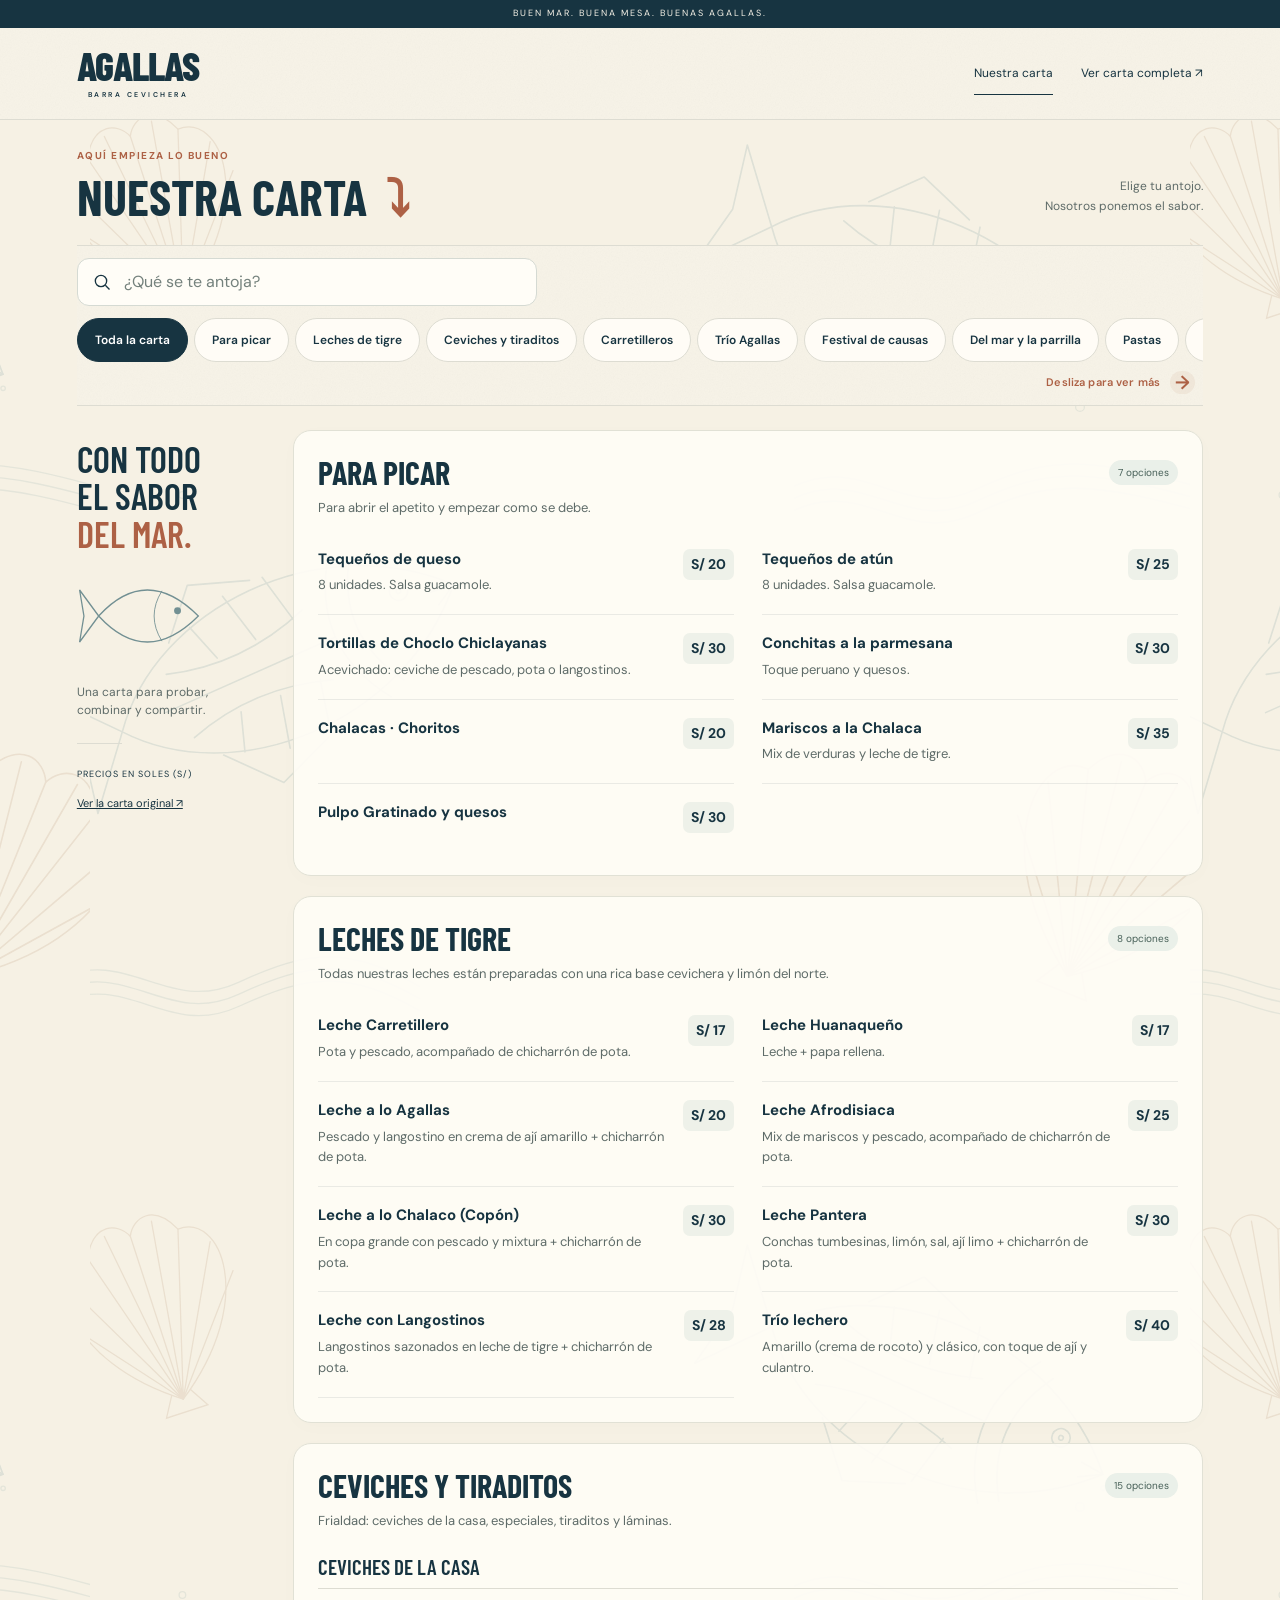
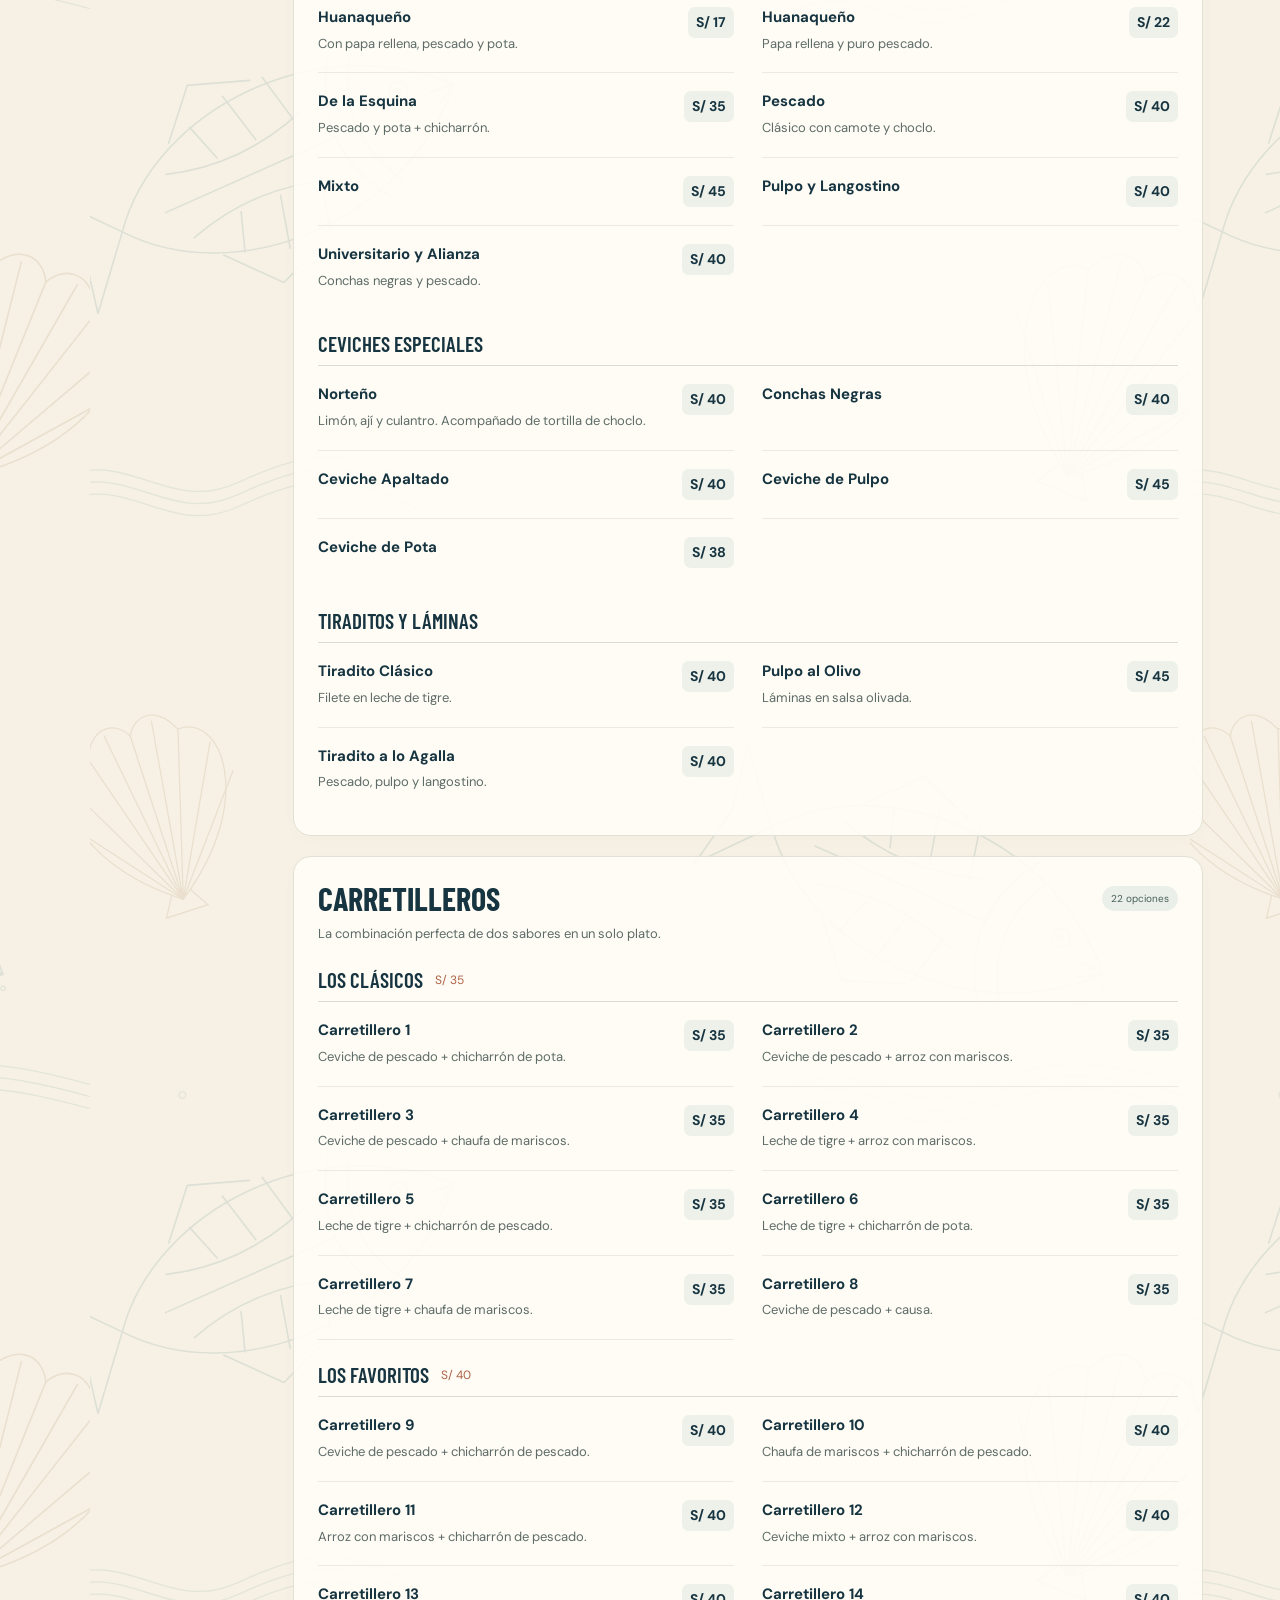
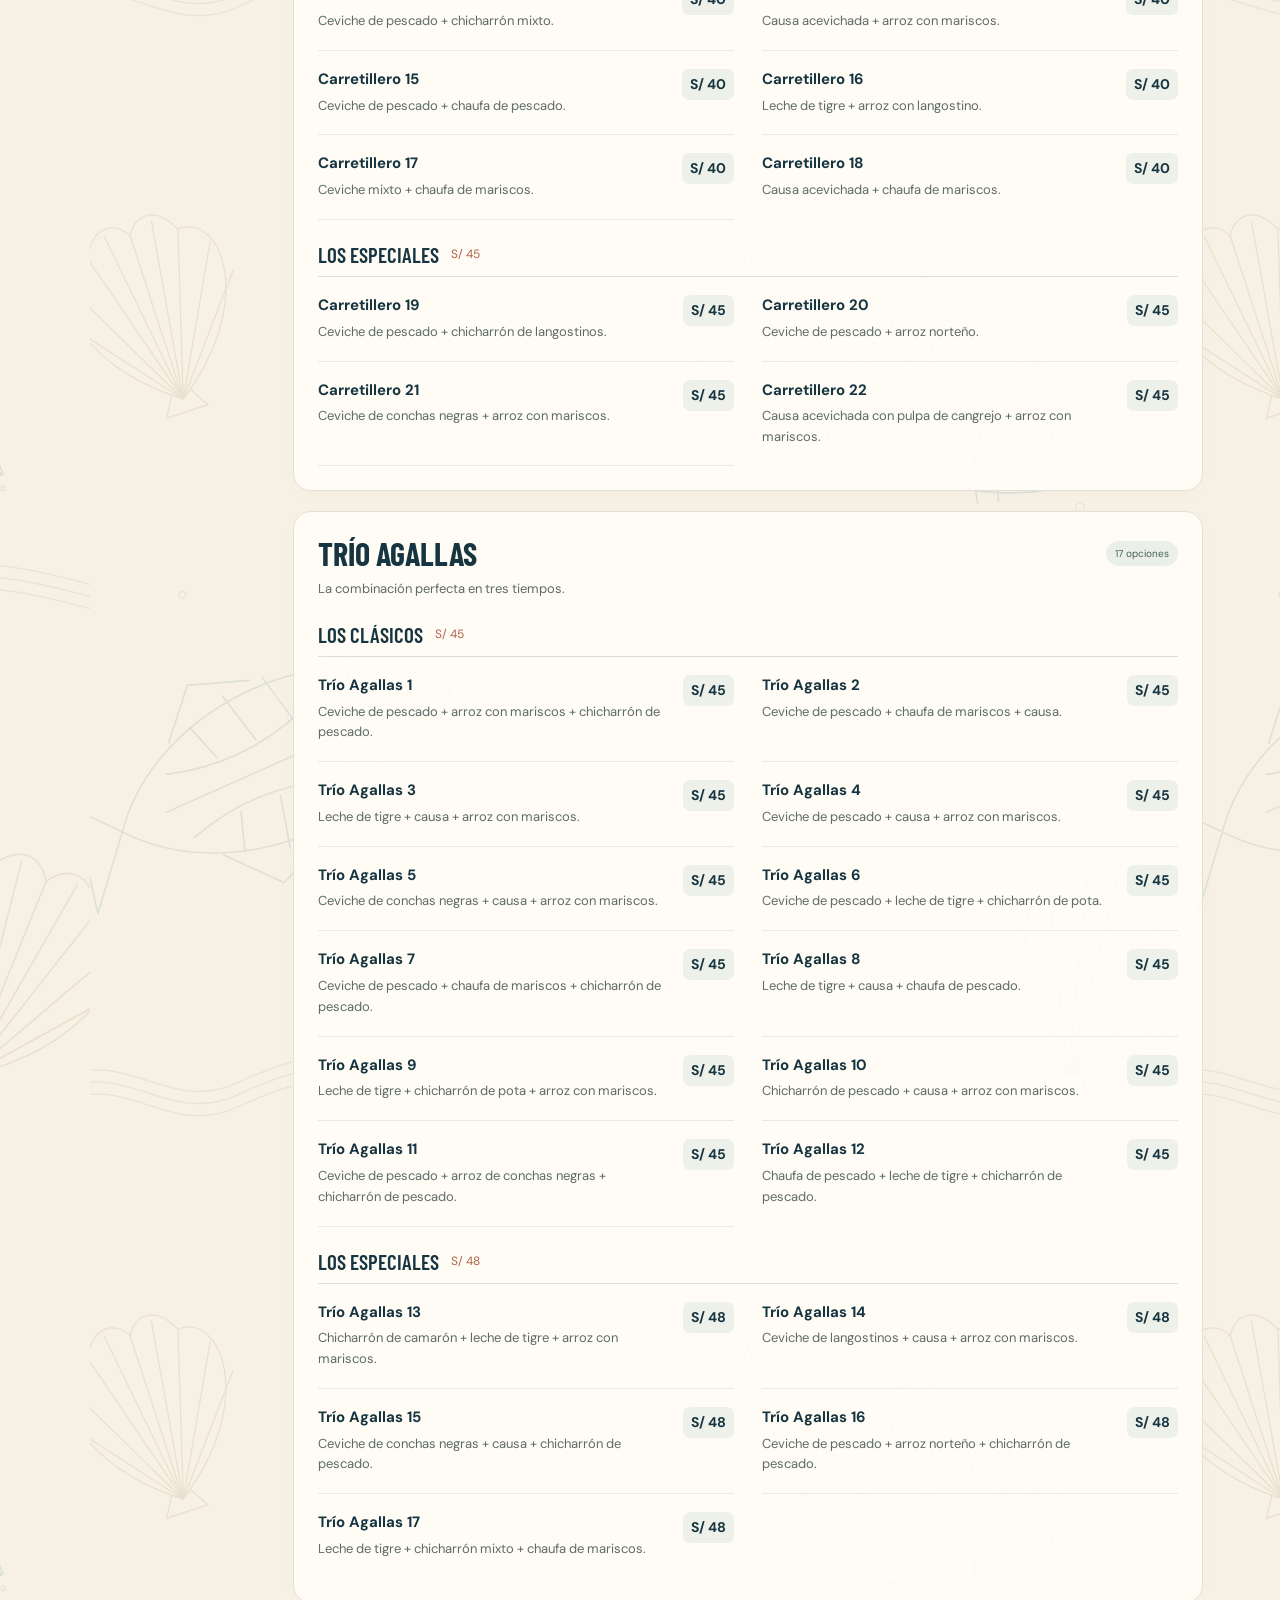
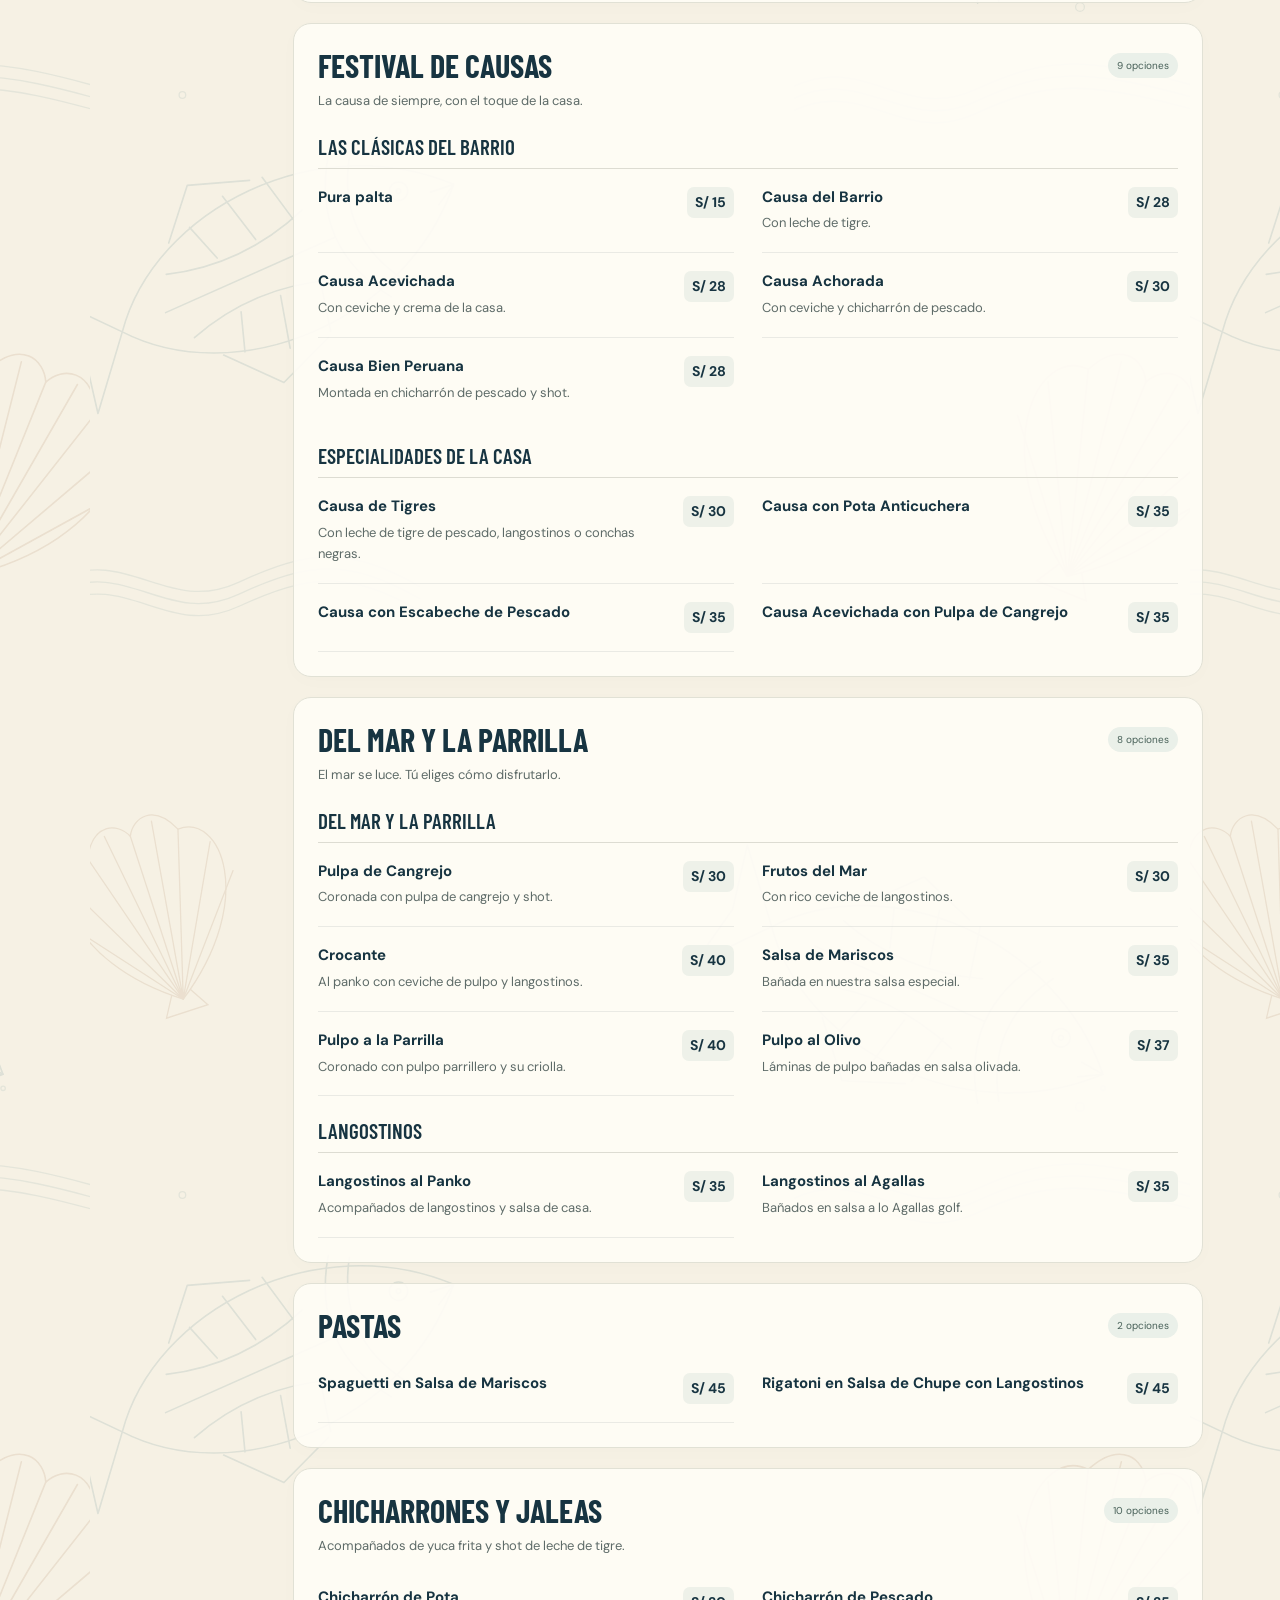
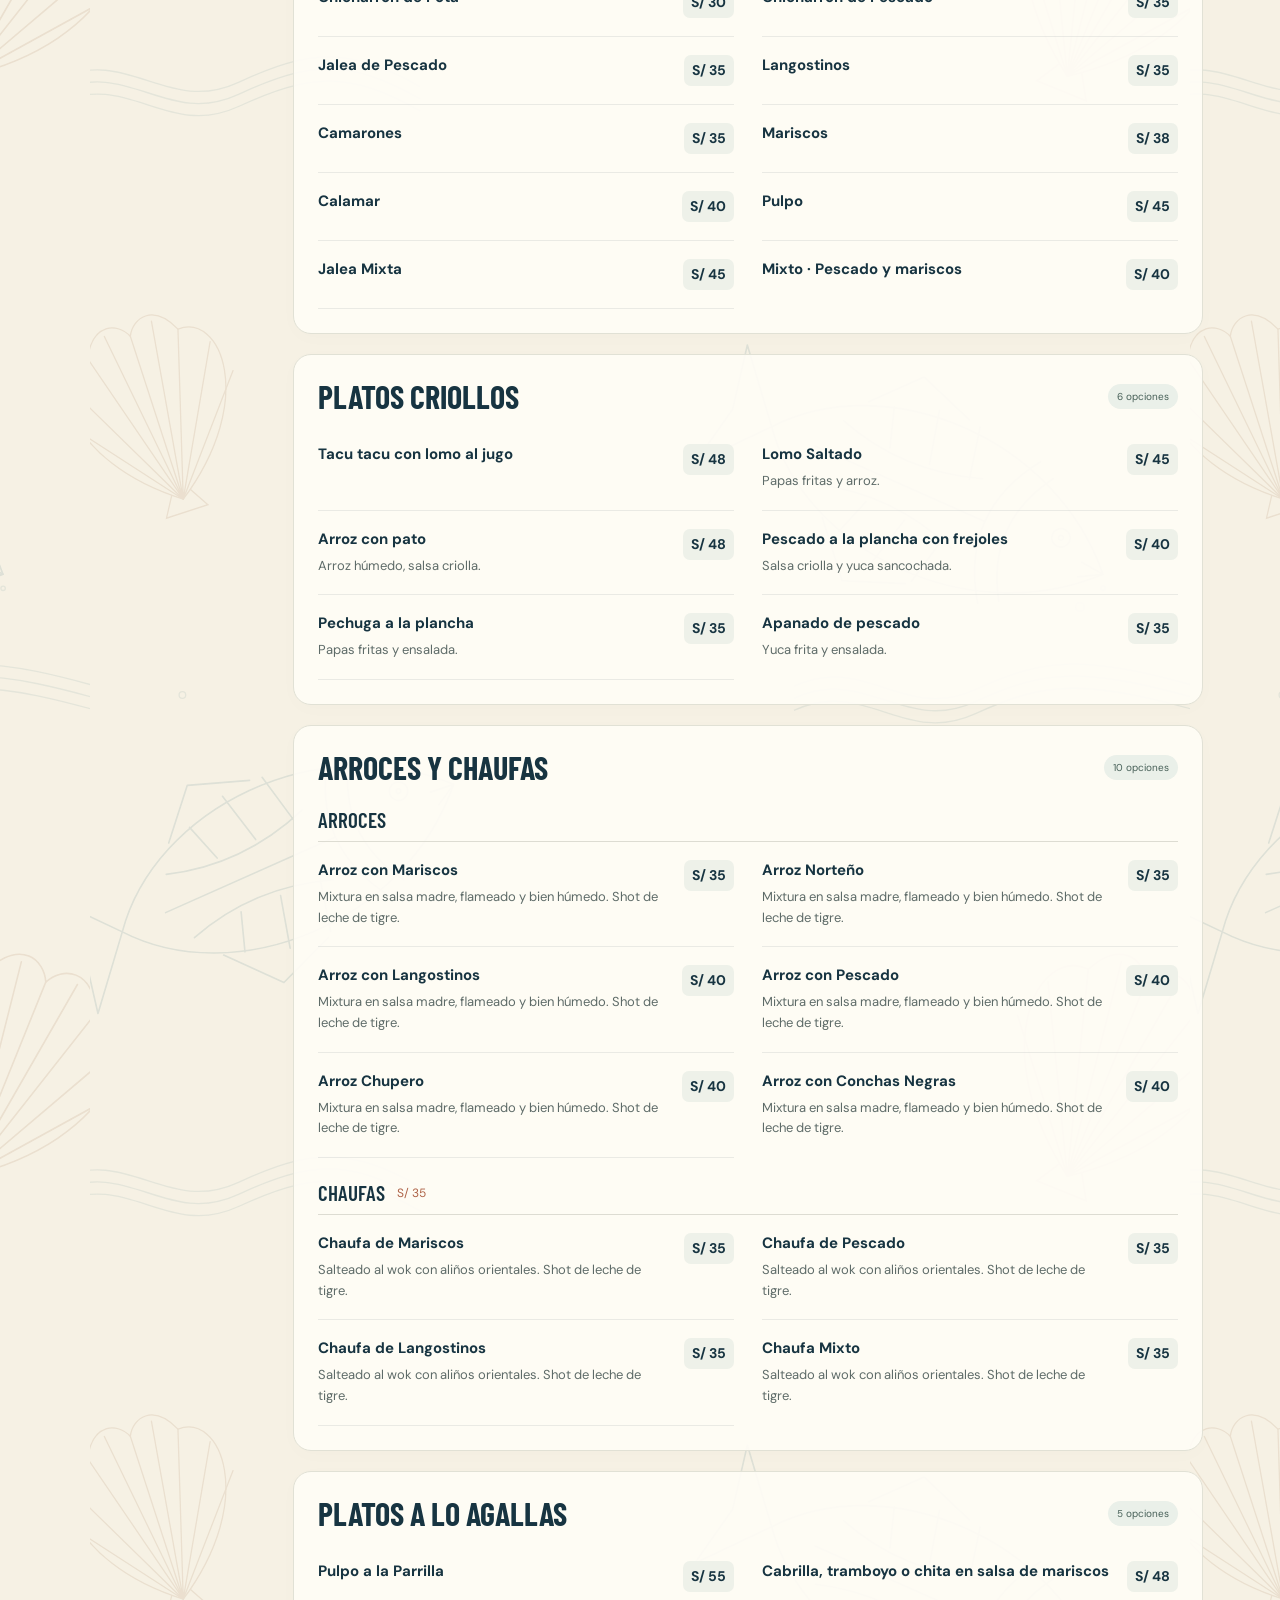
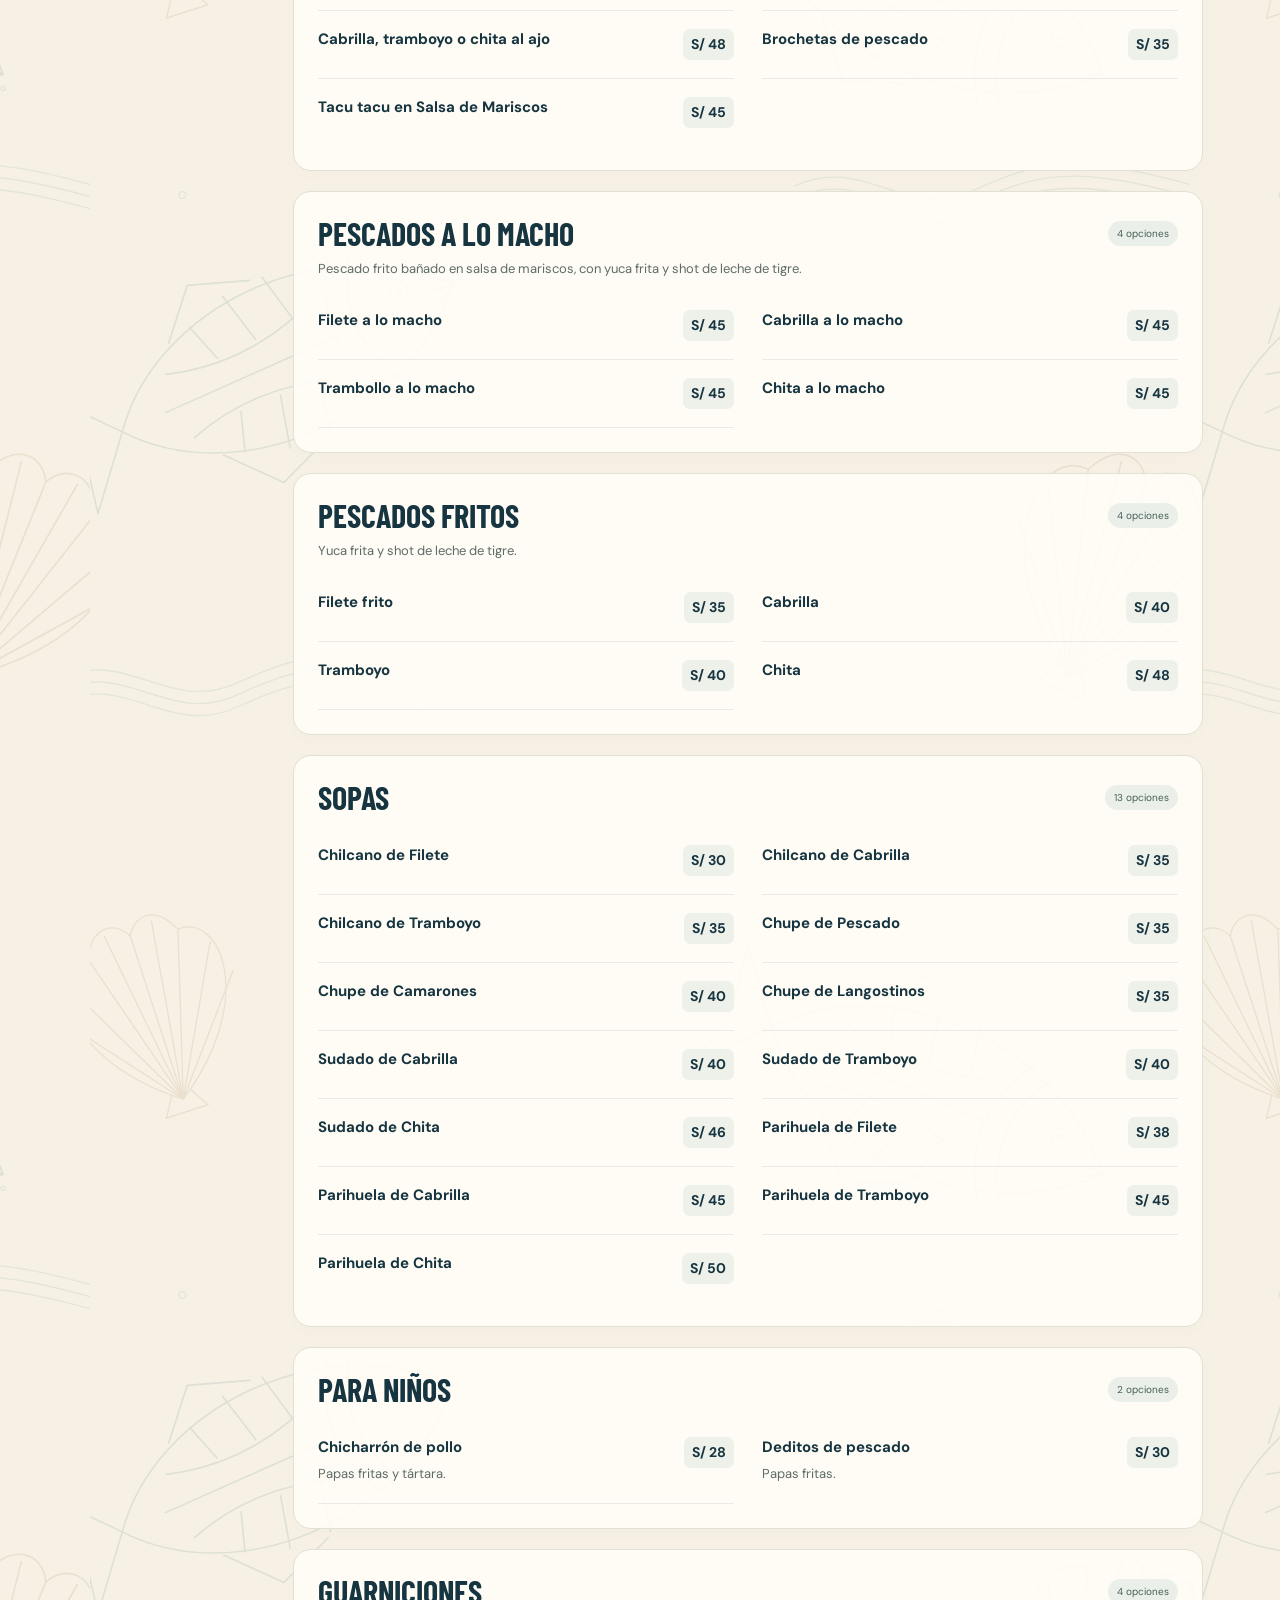
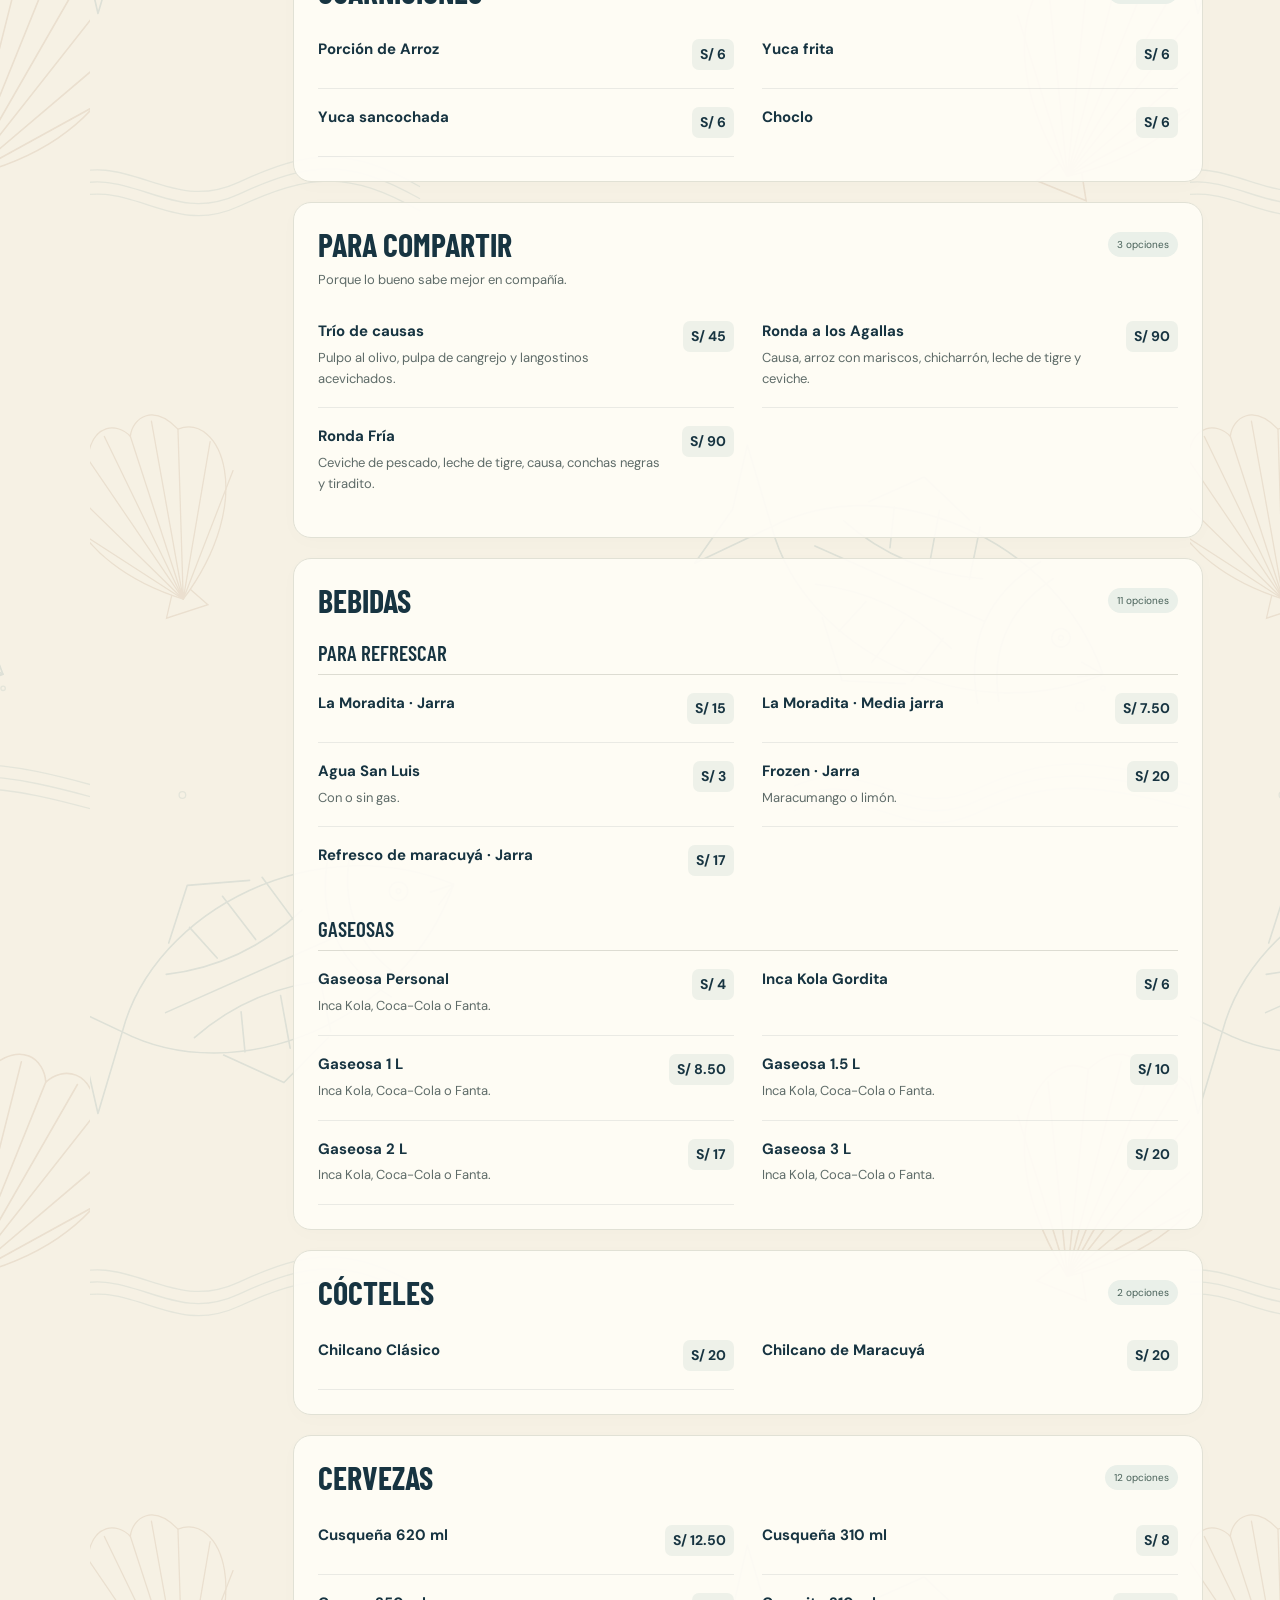
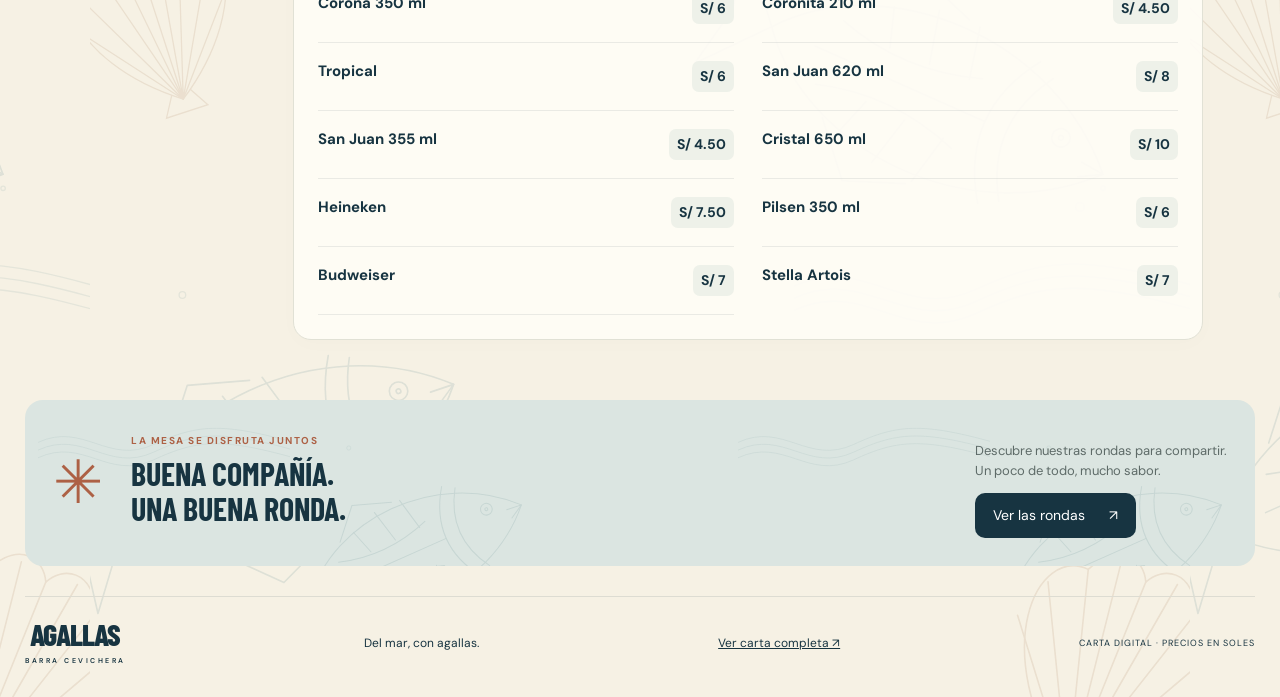
==== commit f132101d: "Actualizar carta desde fotos: platos, tríos, bebidas y precios vigentes" ====
--- a/index.html
+++ b/index.html
@@ -1,18 +1,18 @@
 <!doctype html>
-<html lang="es"><head><meta charset="utf-8"><meta name="viewport" content="width=device-width, initial-scale=1, viewport-fit=cover"><meta name="theme-color" content="#122e3c"><meta name="description" content="Explora la carta de Agallas, barra cevichera. Ceviches, carretilleros, causas y sabores del mar."><title>Agallas — Barra cevichera · Carta digital</title><link rel="preconnect" href="https://fonts.googleapis.com"><link rel="preconnect" href="https://fonts.gstatic.com" crossorigin><link href="https://fonts.googleapis.com/css2?family=Barlow+Condensed:wght@500;600;700;800&family=DM+Sans:wght@400;500;600;700&display=swap" rel="stylesheet"><link rel="stylesheet" href="style.css"><link rel="stylesheet" href="responsive.css"></head>
+<html lang="es"><head><meta charset="utf-8"><meta name="viewport" content="width=device-width, initial-scale=1, viewport-fit=cover"><meta name="theme-color" content="#122e3c"><meta name="description" content="Explora la carta de Agallas, barra cevichera. Ceviches, carretilleros, causas y sabores del mar."><title>Agallas — Barra cevichera · Carta digital</title><link rel="preconnect" href="https://fonts.googleapis.com"><link rel="preconnect" href="https://fonts.gstatic.com" crossorigin><link href="https://fonts.googleapis.com/css2?family=Barlow+Condensed:wght@500;600;700;800&family=DM+Sans:wght@400;500;600;700&display=swap" rel="stylesheet"><link rel="stylesheet" href="style.css?v=20261026-swipe"><link rel="stylesheet" href="responsive.css?v=20261026-swipe"></head>
 <body>
 <div class="topline">BUEN MAR. BUENA MESA. BUENAS AGALLAS.</div>
-<header class="header"><a href="#" class="brand" aria-label="Agallas, inicio">AGALLAS<span>BARRA CEVICHERA</span></a><div class="mobile-label">Carta digital<small>Precios en soles · S/</small></div><nav><a href="#carta" class="nav-active">Nuestra carta</a><a href="carta-original.png" target="_blank" rel="noopener">Ver carta original ↗</a></nav></header>
+<header class="header"><a href="#" class="brand" aria-label="Agallas, inicio">AGALLAS<span>BARRA CEVICHERA</span></a><div class="mobile-label">Carta digital<small>Precios en soles · S/</small></div><nav><a href="#carta" class="nav-active">Nuestra carta</a><a href="carta-completa.html" target="_blank" rel="noopener">Ver carta completa ↗</a></nav></header>
 <main>
 <section class="menu-section" id="carta"><div class="section-heading"><div><div class="eyebrow">AQUÍ EMPIEZA LO BUENO</div><h1>NUESTRA CARTA<span>⤵</span></h1></div><div class="menu-note">Elige tu antojo.<br> Nosotros ponemos el sabor.</div></div>
-<div class="menu-tools"><span class="category-hint">Explora las categorías <span aria-hidden="true">← desliza →</span></span><div class="categories" role="group" aria-label="Categorías de la carta" id="categories"></div><label class="search"><svg viewBox="0 0 24 24" fill="none" stroke="currentColor" stroke-width="1.6" aria-hidden="true"><circle cx="10.8" cy="10.8" r="6.8"/><path d="m16 16 5 5"/></svg><input id="search" type="search" enterkeyhint="search" placeholder="¿Qué se te antoja?" aria-label="Buscar platos"></label></div>
-<div class="menu-layout"><aside class="menu-sidebar"><div class="side-title">CON TODO<br>EL SABOR<br><em>DEL MAR.</em></div><svg viewBox="0 0 150 90" fill="none" aria-hidden="true"><path d="M25 45Q80-15 140 45Q80 105 25 45L3 15L8 45L3 75Z" stroke="currentColor" stroke-width="1.5"/><circle cx="116" cy="39" r="4" fill="currentColor"/><path d="M98 16Q80 45 98 74" stroke="currentColor"/></svg><p>Una carta para probar,<br>combinar y compartir.</p><div class="side-rule"></div><small>PRECIOS EN SOLES (S/)</small><a href="carta-original.png" target="_blank" rel="noopener">Ver la carta original ↗</a></aside><div class="menu-content"><div id="results-note" aria-live="polite"></div><div id="menu"></div><div class="empty" id="empty" hidden><h3>No encontramos ese antojo</h3><p>Prueba con “ceviche”, “pulpo” o el nombre de otro plato.</p><button id="clear-search">Ver toda la carta ↗</button></div></div></div>
+<div class="menu-tools"><div class="categories" role="group" aria-label="Categorías de la carta" id="categories"></div><button type="button" class="category-hint" id="category-hint" aria-label="Ver más categorías" aria-controls="categories" hidden>Desliza para ver más <span aria-hidden="true">→</span></button><label class="search"><svg viewBox="0 0 24 24" fill="none" stroke="currentColor" stroke-width="1.6" aria-hidden="true"><circle cx="10.8" cy="10.8" r="6.8"/><path d="m16 16 5 5"/></svg><input id="search" type="search" enterkeyhint="search" placeholder="¿Qué se te antoja?" aria-label="Buscar platos"></label></div>
+<div class="menu-layout"><aside class="menu-sidebar"><div class="side-title">CON TODO<br>EL SABOR<br><em>DEL MAR.</em></div><svg viewBox="0 0 150 90" fill="none" aria-hidden="true"><path d="M25 45Q80-15 140 45Q80 105 25 45L3 15L8 45L3 75Z" stroke="currentColor" stroke-width="1.5"/><circle cx="116" cy="39" r="4" fill="currentColor"/><path d="M98 16Q80 45 98 74" stroke="currentColor"/></svg><p>Una carta para probar,<br>combinar y compartir.</p><div class="side-rule"></div><small>PRECIOS EN SOLES (S/)</small><a href="carta-completa.html" target="_blank" rel="noopener">Ver la carta original ↗</a></aside><div class="menu-content"><div id="results-note" aria-live="polite"></div><div id="menu"></div><div class="empty" id="empty" hidden><h3>No encontramos ese antojo</h3><p>Prueba con “ceviche”, “pulpo” o el nombre de otro plato.</p><button id="clear-search">Ver toda la carta ↗</button></div></div></div>
 </section>
 <section class="sharing-banner"><span class="sharing-star">✳</span><div><div class="eyebrow">LA MESA SE DISFRUTA JUNTOS</div><h2>BUENA COMPAÑÍA.<br>UNA BUENA RONDA.</h2></div><div><p>Descubre nuestras rondas para compartir.<br>Un poco de todo, mucho sabor.</p><button id="show-rounds">Ver las rondas <span>↗</span></button></div></section>
-</main><footer><a href="#" class="brand">AGALLAS<span>BARRA CEVICHERA</span></a><p>Del mar, con agallas.</p><a class="footer-original" href="carta-original.png" target="_blank" rel="noopener">Ver carta original ↗</a><span>CARTA DIGITAL · PRECIOS EN SOLES</span></footer>
+</main><footer><a href="#" class="brand">AGALLAS<span>BARRA CEVICHERA</span></a><p>Del mar, con agallas.</p><a class="footer-original" href="carta-completa.html" target="_blank" rel="noopener">Ver carta completa ↗</a><span>CARTA DIGITAL · PRECIOS EN SOLES</span></footer>
 <nav class="mobile-nav" aria-label="Navegación de la carta">
 <button type="button" id="nav-menu"><svg viewBox="0 0 24 24" aria-hidden="true"><path d="M4 4h6a3 3 0 0 1 2 1 3 3 0 0 1 2-1h6v15h-6a3 3 0 0 0-2 1 3 3 0 0 0-2-1H4Z"/><path d="M12 5v15"/></svg>Carta</button>
 <button type="button" id="nav-categories" aria-haspopup="dialog" aria-controls="category-picker"><svg viewBox="0 0 24 24" aria-hidden="true"><rect x="3" y="3" width="7" height="7" rx="2"/><rect x="14" y="3" width="7" height="7" rx="2"/><rect x="3" y="14" width="7" height="7" rx="2"/><rect x="14" y="14" width="7" height="7" rx="2"/></svg>Categorías</button>
 <button type="button" id="nav-search"><svg viewBox="0 0 24 24" aria-hidden="true"><circle cx="10.5" cy="10.5" r="7"/><path d="m16 16 5 5"/></svg>Buscar</button></nav>
 <dialog id="category-picker" class="category-picker" aria-labelledby="picker-title"><div class="picker-handle" aria-hidden="true"></div><div class="picker-heading"><h2 id="picker-title">¿Qué se te antoja?</h2><button type="button" id="close-picker" aria-label="Cerrar categorías">×</button></div><div id="picker-options" class="picker-options"></div></dialog>
-<script src="menu-data.js"></script><script src="app.js"></script></body></html>
+<script src="menu-data.js?v=20261028-carta-completa"></script><script src="app.js?v=20261028-carta-completa"></script></body></html>
--- a/responsive.css
+++ b/responsive.css
@@ -18,3 +18,8 @@
  .category-picker{inset:auto 0 0;margin:0 auto;width:100%;max-width:520px;border-radius:24px 24px 0 0;padding:10px 20px calc(24px + env(safe-area-inset-bottom,0px))}.picker-handle{display:block;width:36px;height:4px;border-radius:4px;background:#ccd4ca;margin:0 auto 14px}.picker-options button{min-height:51px}.picker-heading{margin-bottom:12px}
 }
 @media(max-width:360px){.menu-section{padding-inline:12px}.menu-tools{margin-inline:-12px;padding-inline:12px}.category-section{padding-inline:12px}.category-title h3{font-size:26px}.item-copy h5{font-size:15px}.item-copy p{font-size:13px}.item-price{font-size:13px}.sharing-banner{margin-inline:12px}}
+/* A gentle directional cue appears only while more categories remain. */
+.category-hint{display:flex;align-items:center;align-self:flex-end;gap:10px;min-height:32px;margin:-7px 2px -6px;padding:4px 6px;border:0;background:transparent;color:var(--rust);font-size:11px;font-weight:600;letter-spacing:.15px}
+.category-hint span{display:grid;place-items:center;width:25px;height:23px;border-radius:20px;background:#ad614514;font-size:19px;line-height:1;animation:category-nudge 1.8s ease-in-out infinite}
+@keyframes category-nudge{0%,100%{transform:translateX(-3px);opacity:.65}50%{transform:translateX(3px);opacity:1}}
+@media(prefers-reduced-motion:reduce){.category-hint span{animation:none}}
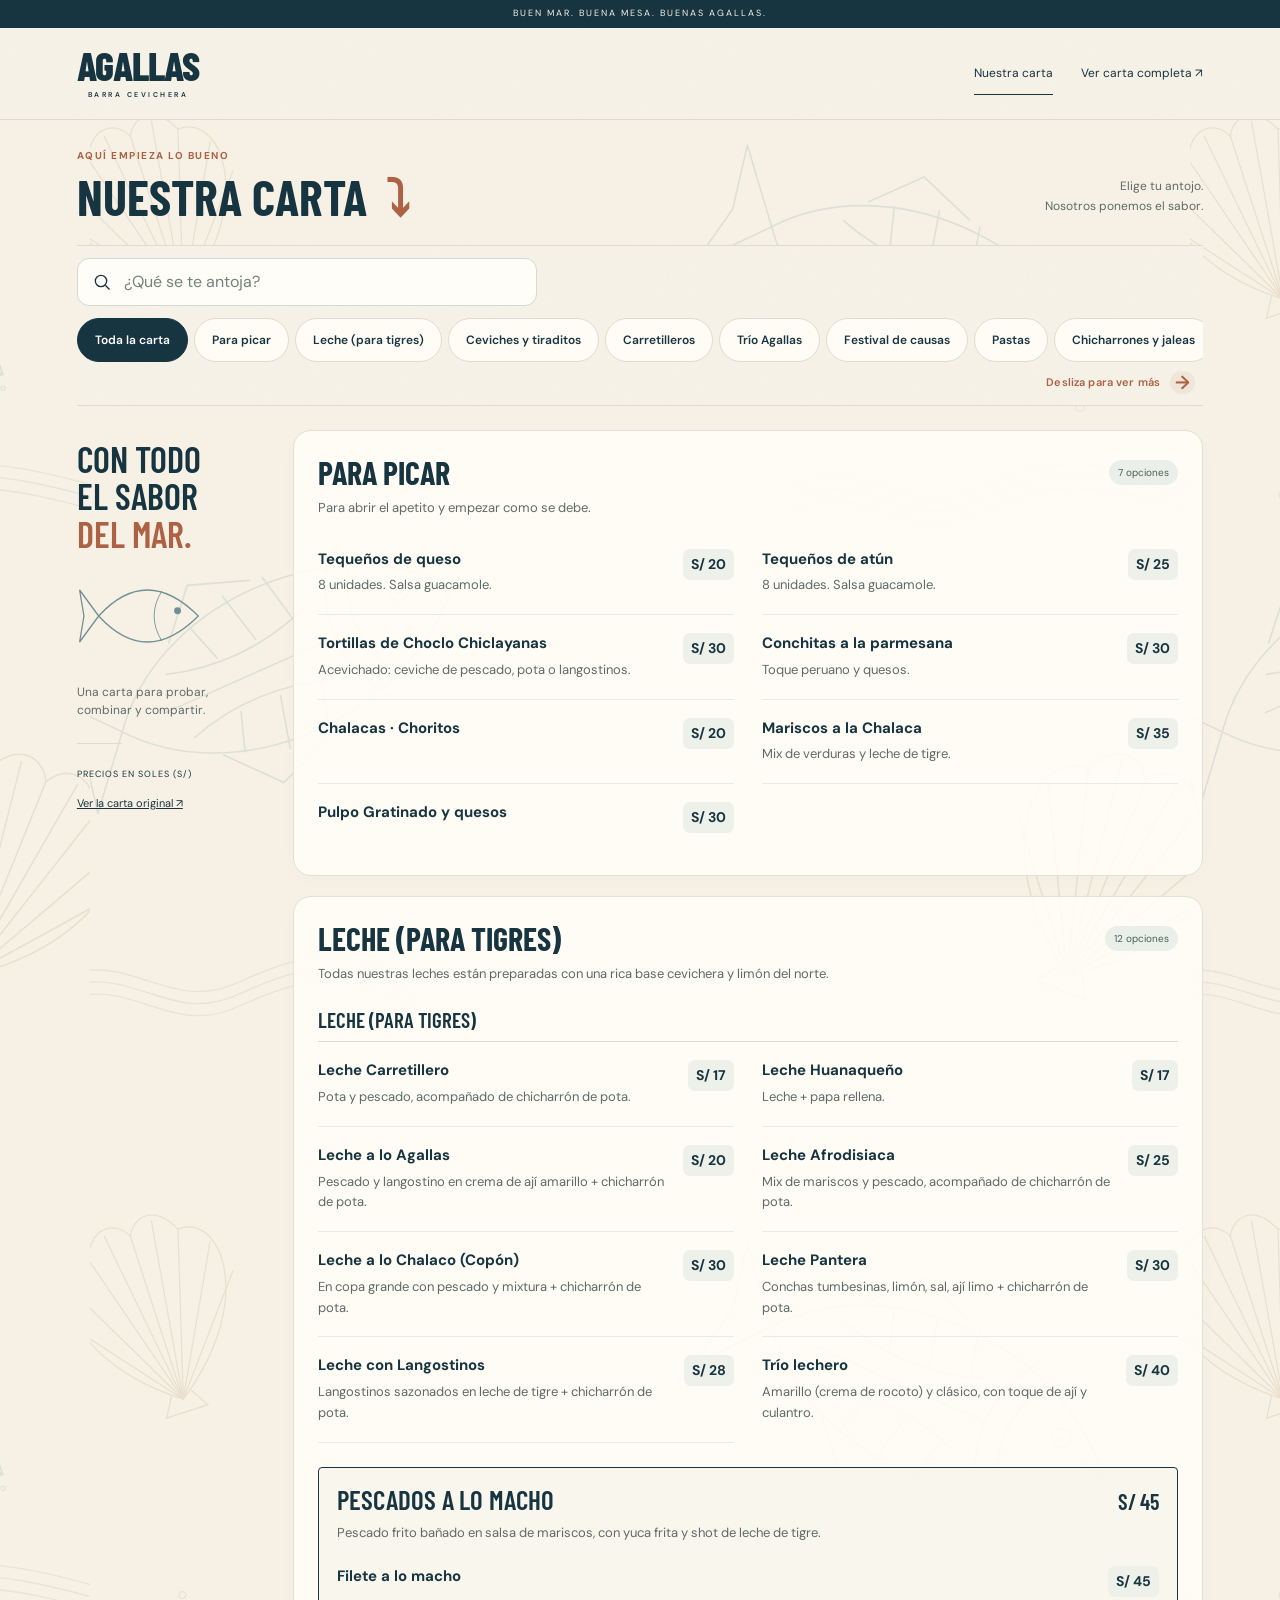
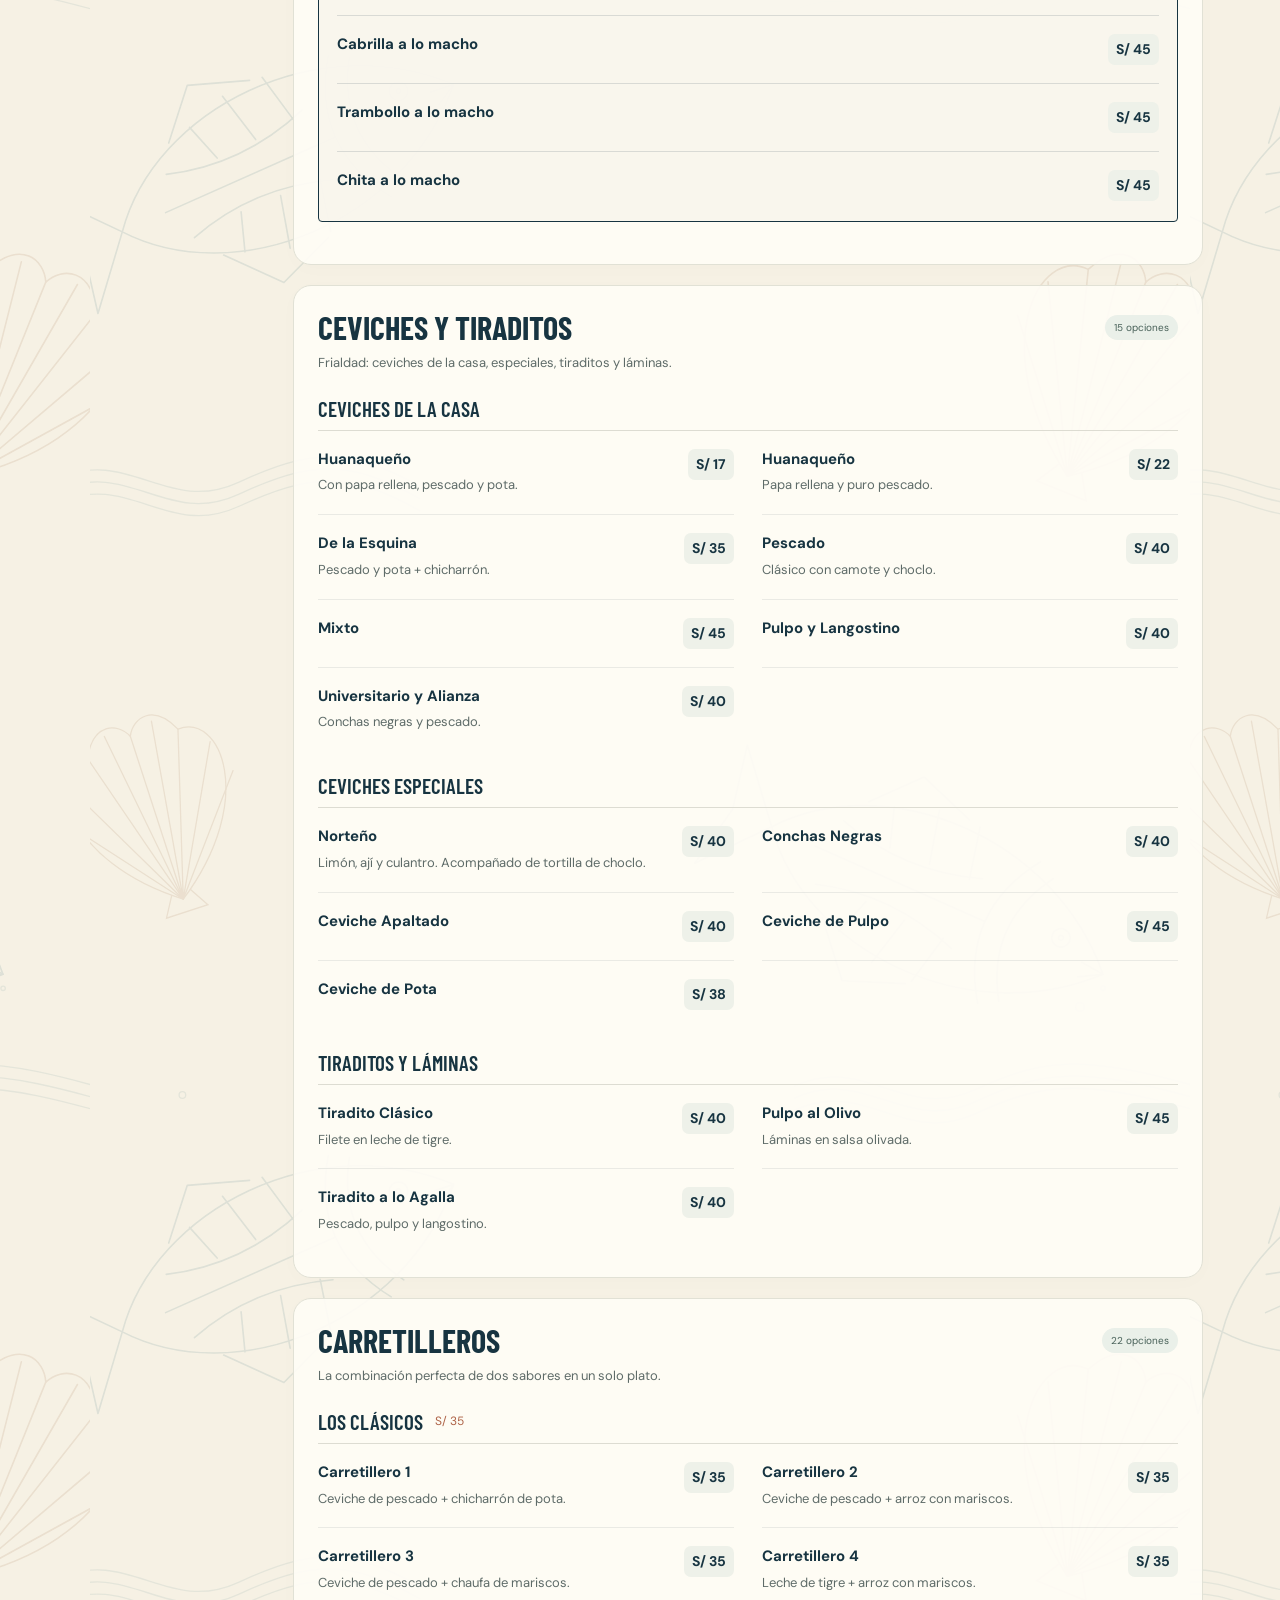
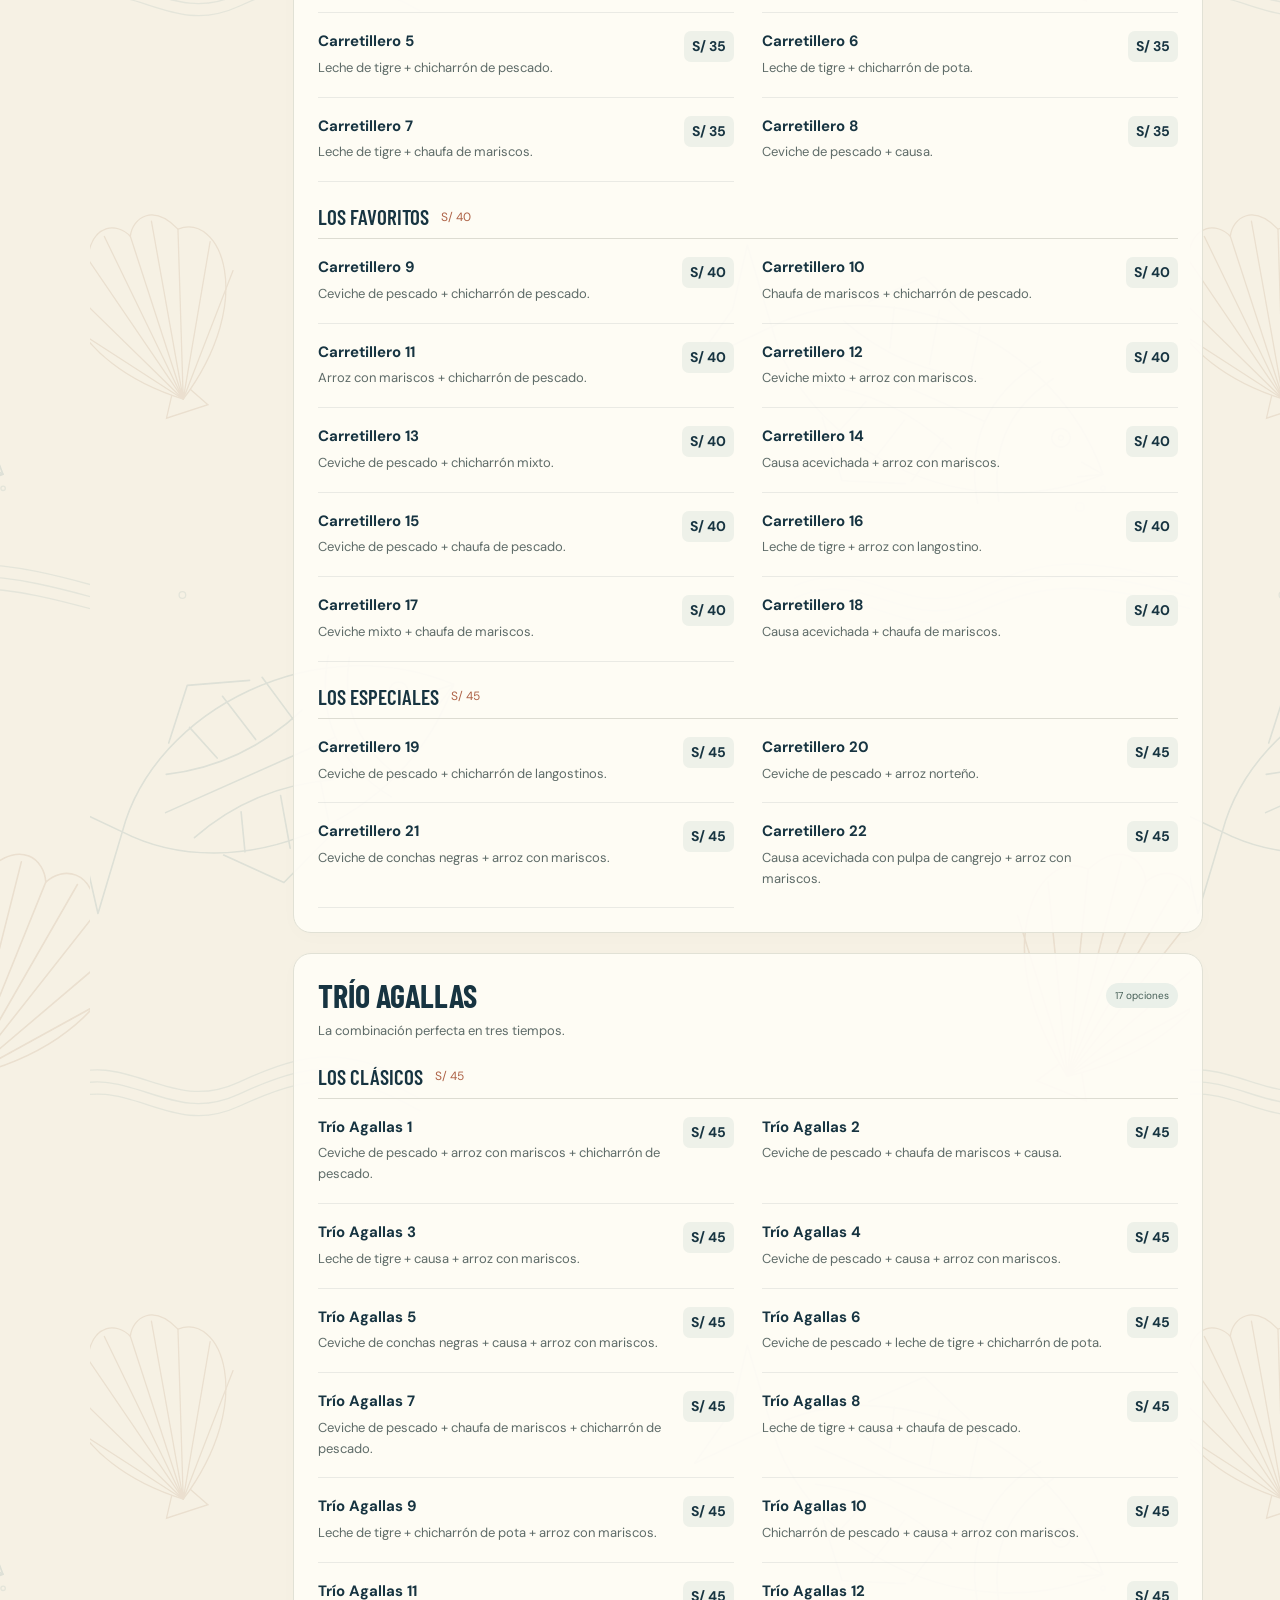
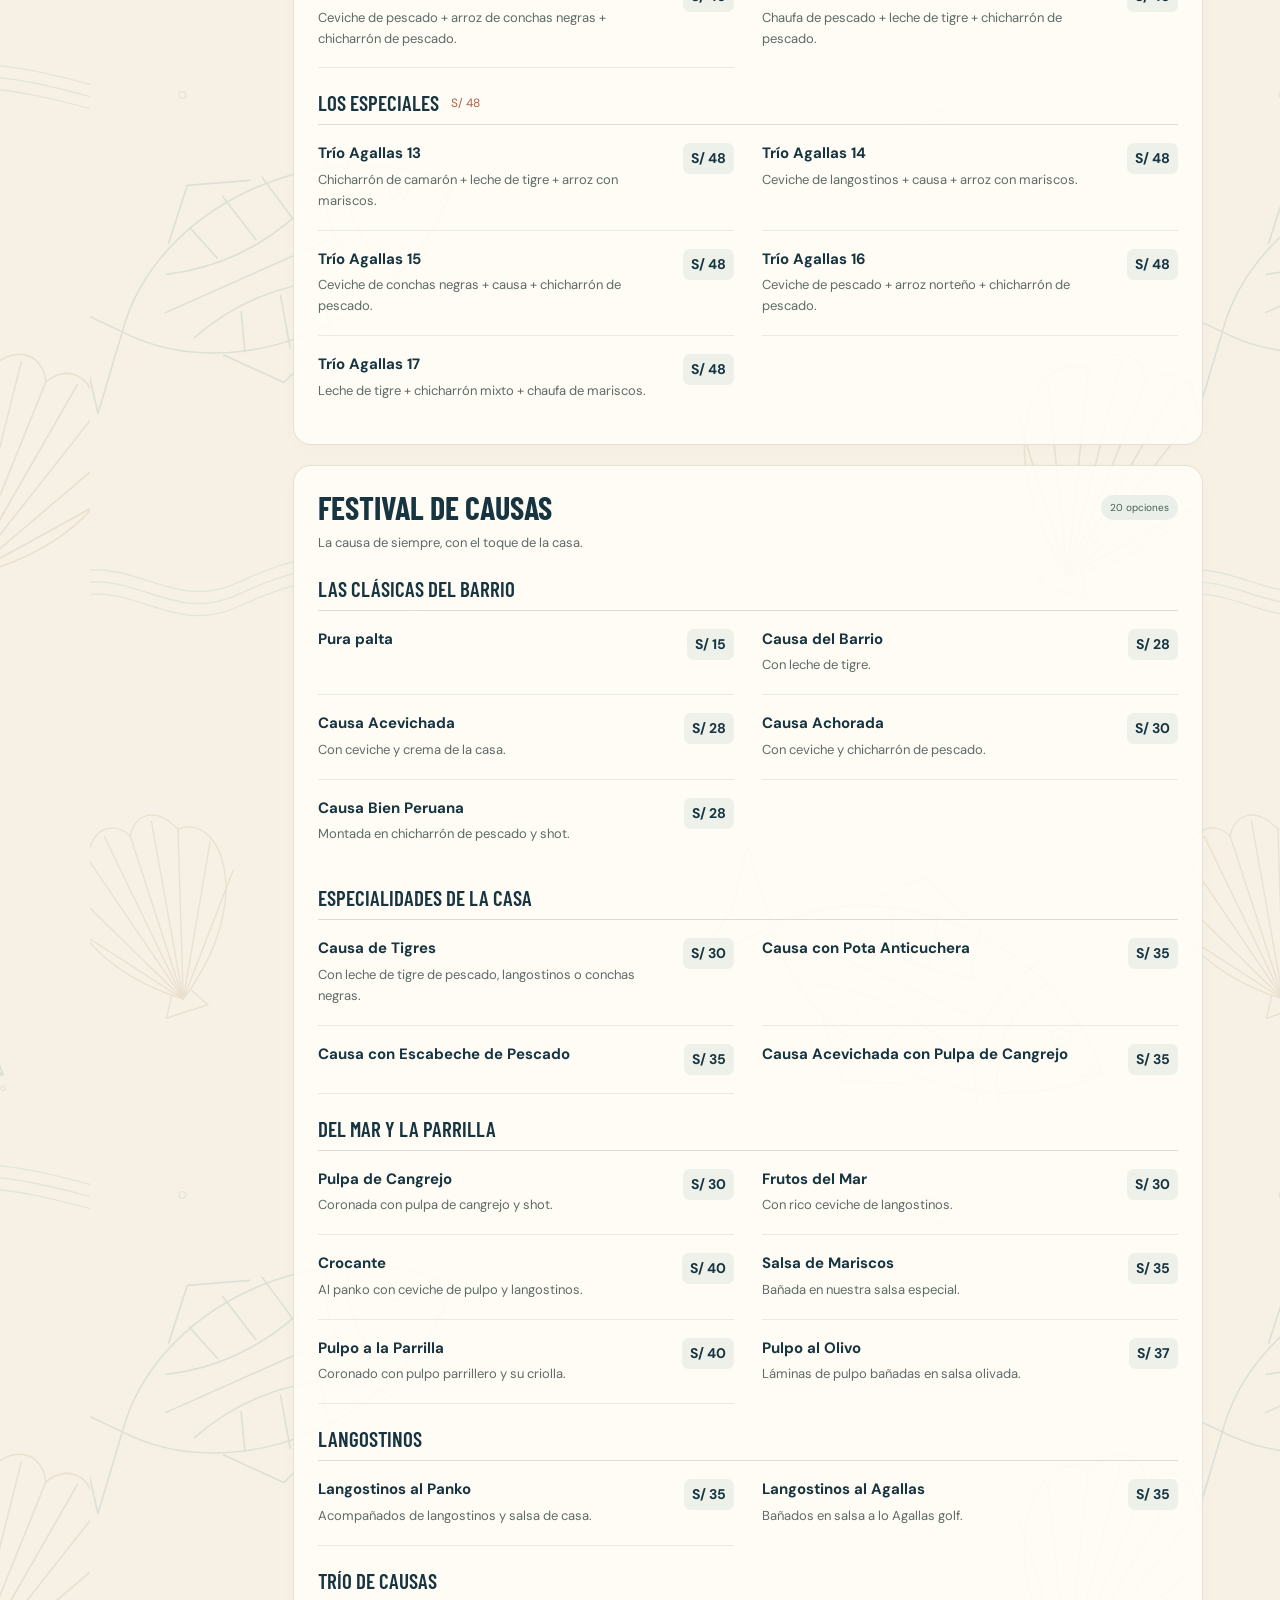
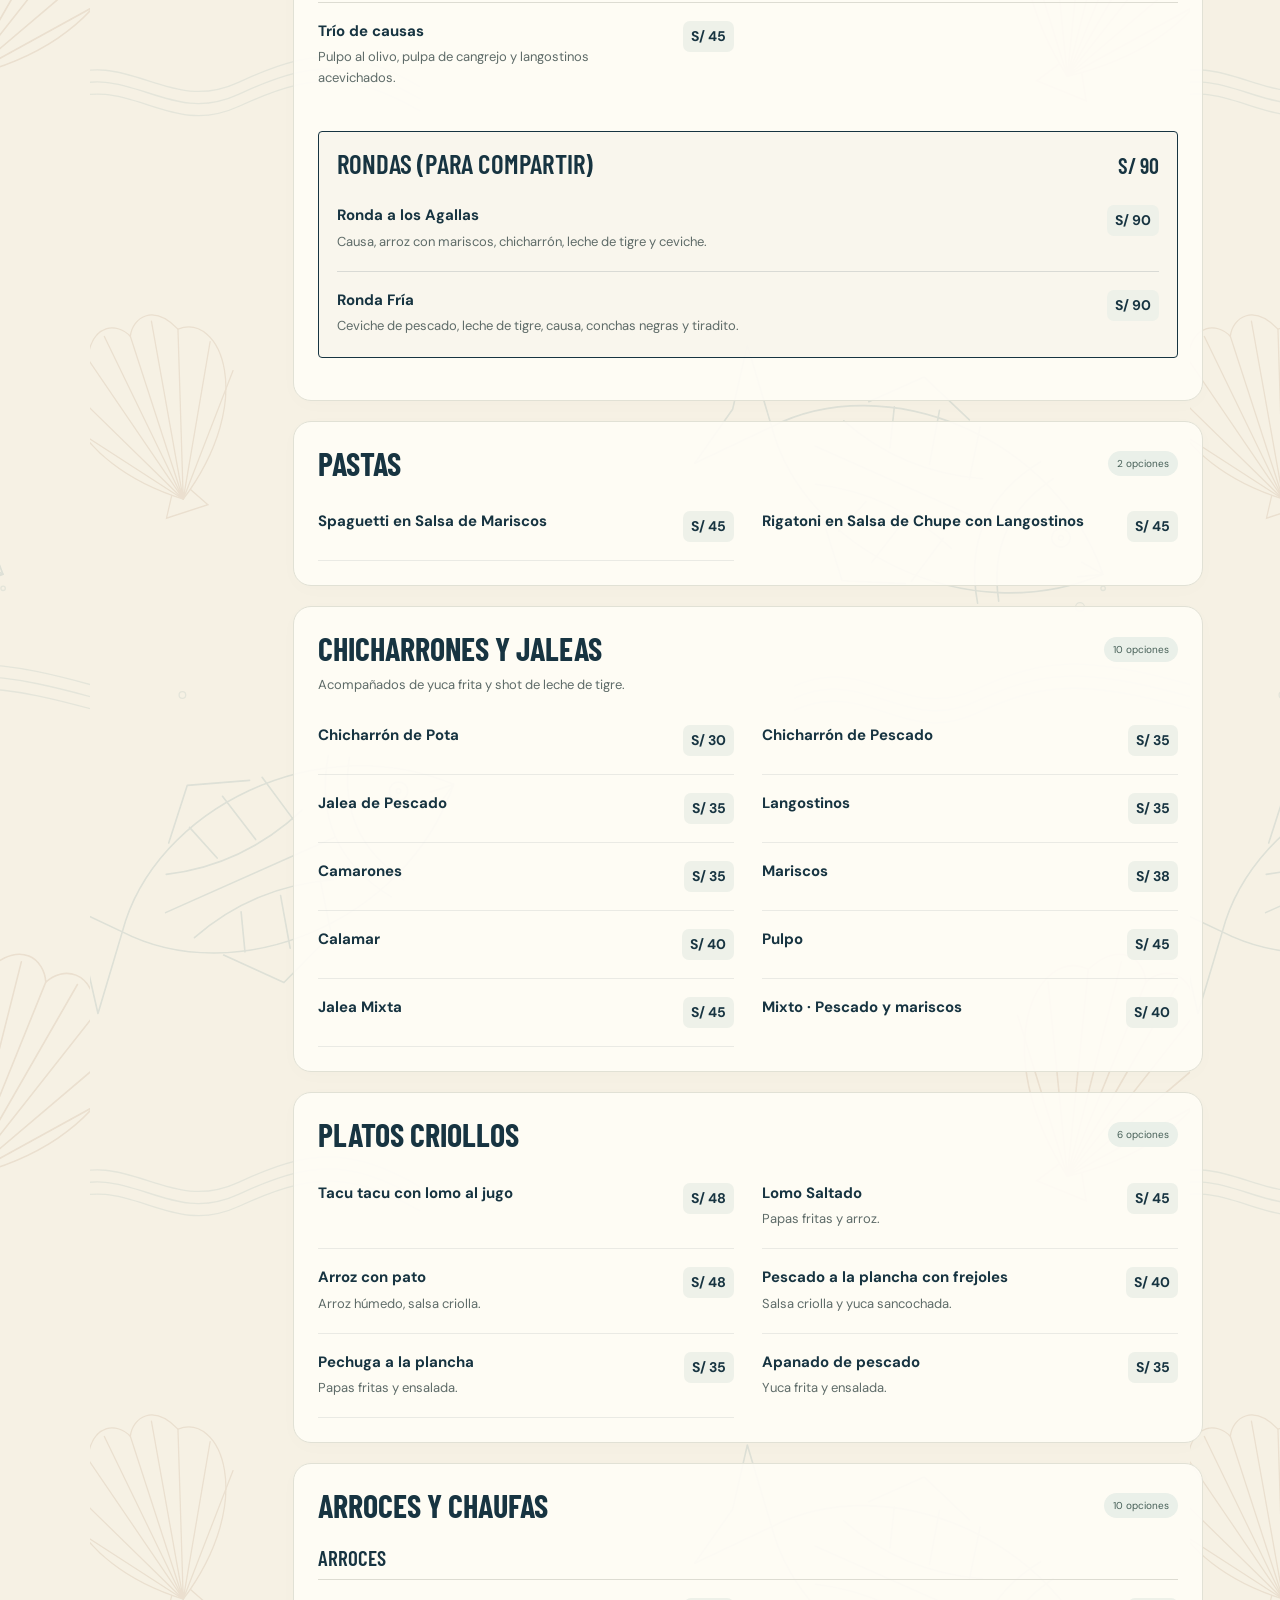
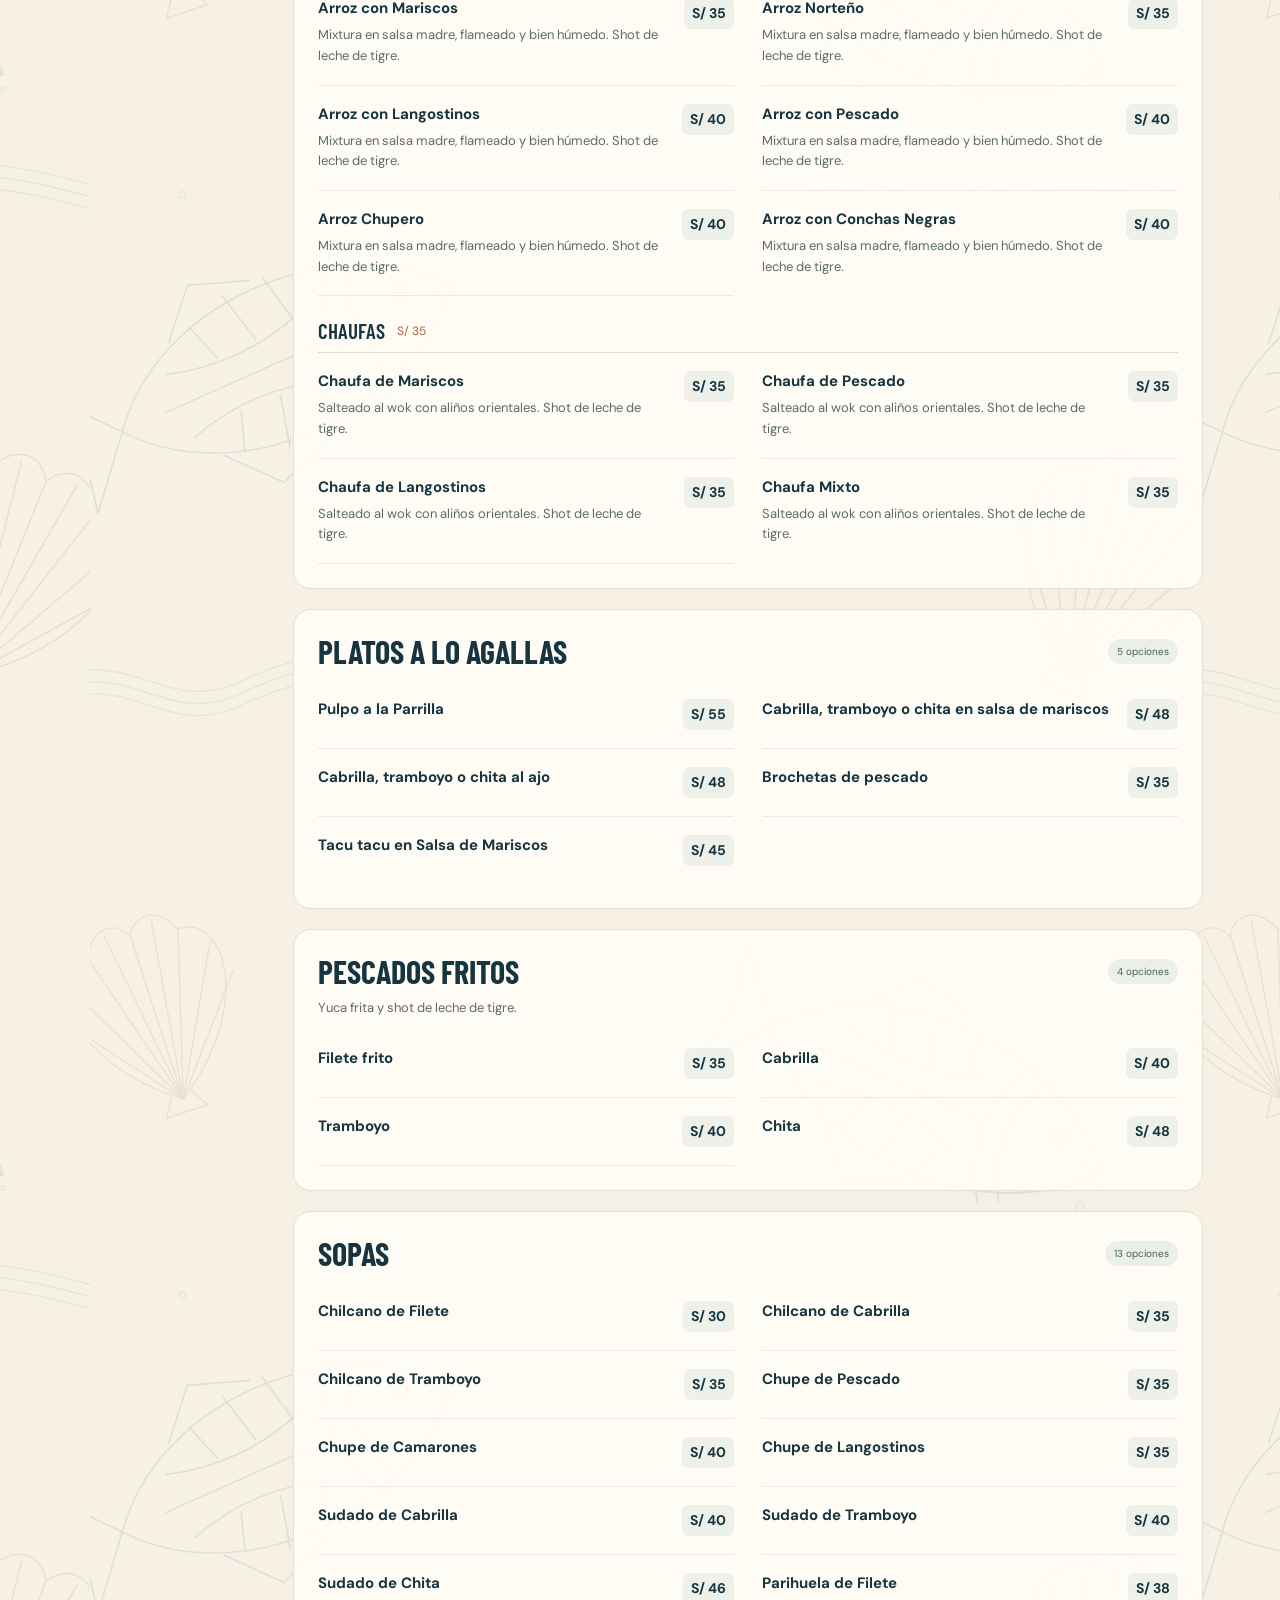
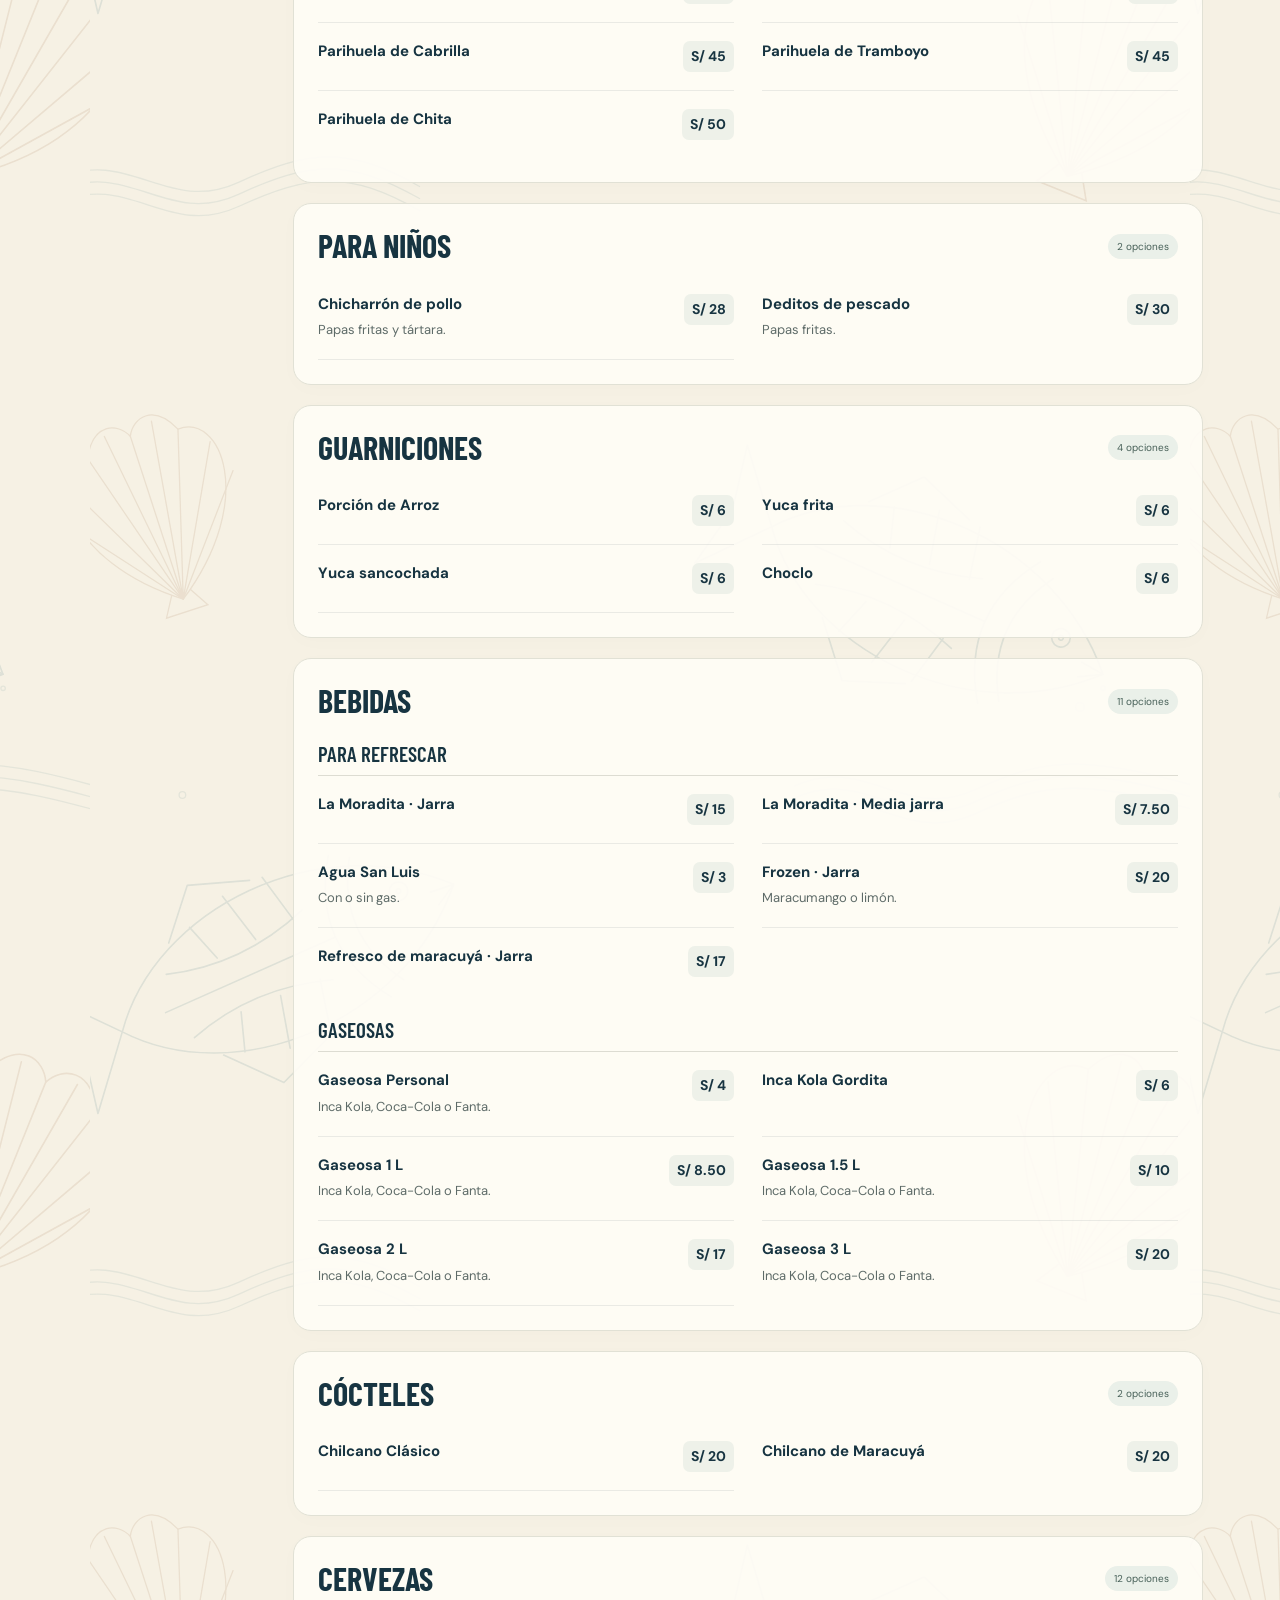
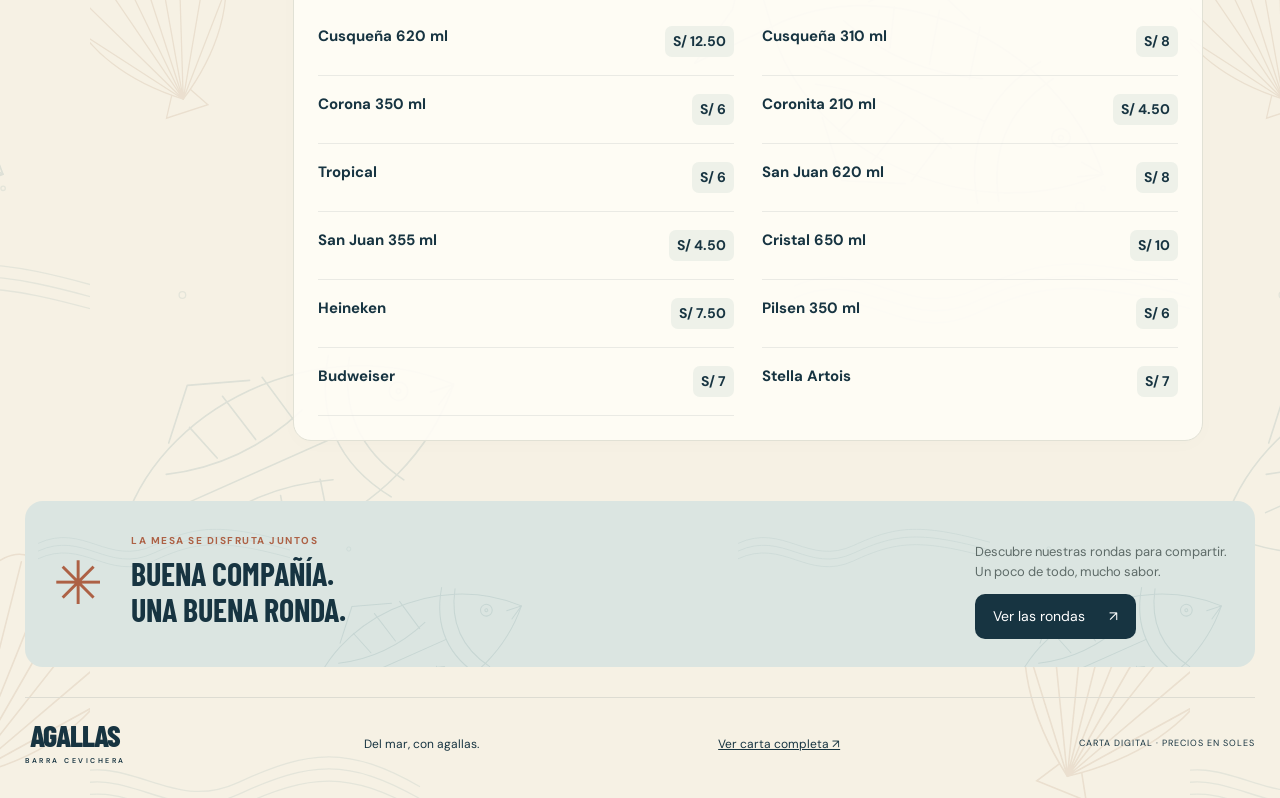
==== commit 87689378: "Agrupar carta como la foto y añadir recuadros finales de pescados y rondas" ====
--- a/index.html
+++ b/index.html
@@ -1,5 +1,5 @@
 <!doctype html>
-<html lang="es"><head><meta charset="utf-8"><meta name="viewport" content="width=device-width, initial-scale=1, viewport-fit=cover"><meta name="theme-color" content="#122e3c"><meta name="description" content="Explora la carta de Agallas, barra cevichera. Ceviches, carretilleros, causas y sabores del mar."><title>Agallas — Barra cevichera · Carta digital</title><link rel="preconnect" href="https://fonts.googleapis.com"><link rel="preconnect" href="https://fonts.gstatic.com" crossorigin><link href="https://fonts.googleapis.com/css2?family=Barlow+Condensed:wght@500;600;700;800&family=DM+Sans:wght@400;500;600;700&display=swap" rel="stylesheet"><link rel="stylesheet" href="style.css?v=20261026-swipe"><link rel="stylesheet" href="responsive.css?v=20261026-swipe"></head>
+<html lang="es"><head><meta charset="utf-8"><meta name="viewport" content="width=device-width, initial-scale=1, viewport-fit=cover"><meta name="theme-color" content="#122e3c"><meta name="description" content="Explora la carta de Agallas, barra cevichera. Ceviches, carretilleros, causas y sabores del mar."><title>Agallas — Barra cevichera · Carta digital</title><link rel="preconnect" href="https://fonts.googleapis.com"><link rel="preconnect" href="https://fonts.gstatic.com" crossorigin><link href="https://fonts.googleapis.com/css2?family=Barlow+Condensed:wght@500;600;700;800&family=DM+Sans:wght@400;500;600;700&display=swap" rel="stylesheet"><link rel="stylesheet" href="style.css?v=20261026-swipe"><link rel="stylesheet" href="responsive.css?v=20261028-recuadros"></head>
 <body>
 <div class="topline">BUEN MAR. BUENA MESA. BUENAS AGALLAS.</div>
 <header class="header"><a href="#" class="brand" aria-label="Agallas, inicio">AGALLAS<span>BARRA CEVICHERA</span></a><div class="mobile-label">Carta digital<small>Precios en soles · S/</small></div><nav><a href="#carta" class="nav-active">Nuestra carta</a><a href="carta-completa.html" target="_blank" rel="noopener">Ver carta completa ↗</a></nav></header>
@@ -15,4 +15,4 @@
 <button type="button" id="nav-categories" aria-haspopup="dialog" aria-controls="category-picker"><svg viewBox="0 0 24 24" aria-hidden="true"><rect x="3" y="3" width="7" height="7" rx="2"/><rect x="14" y="3" width="7" height="7" rx="2"/><rect x="3" y="14" width="7" height="7" rx="2"/><rect x="14" y="14" width="7" height="7" rx="2"/></svg>Categorías</button>
 <button type="button" id="nav-search"><svg viewBox="0 0 24 24" aria-hidden="true"><circle cx="10.5" cy="10.5" r="7"/><path d="m16 16 5 5"/></svg>Buscar</button></nav>
 <dialog id="category-picker" class="category-picker" aria-labelledby="picker-title"><div class="picker-handle" aria-hidden="true"></div><div class="picker-heading"><h2 id="picker-title">¿Qué se te antoja?</h2><button type="button" id="close-picker" aria-label="Cerrar categorías">×</button></div><div id="picker-options" class="picker-options"></div></dialog>
-<script src="menu-data.js?v=20261028-carta-completa"></script><script src="app.js?v=20261028-carta-completa"></script></body></html>
+<script src="menu-data.js?v=20261028-recuadros"></script><script src="app.js?v=20261028-recuadros"></script></body></html>
--- a/responsive.css
+++ b/responsive.css
@@ -23,3 +23,11 @@
 .category-hint span{display:grid;place-items:center;width:25px;height:23px;border-radius:20px;background:#ad614514;font-size:19px;line-height:1;animation:category-nudge 1.8s ease-in-out infinite}
 @keyframes category-nudge{0%,100%{transform:translateX(-3px);opacity:.65}50%{transform:translateX(3px);opacity:1}}
 @media(prefers-reduced-motion:reduce){.category-hint span{animation:none}}
+/* Framed closing sections follow the printed menu. */
+.group-card{margin:24px 0 18px;padding:4px 18px 2px;border:1.5px solid var(--ink);border-radius:4px;background:#f6f2e780}
+.group-card .group-title{justify-content:space-between;align-items:baseline;border:0;margin:12px 0 8px;padding:0;gap:12px}
+.group-card .group-title h4{font:600 27px/1.15 'Barlow Condensed',Impact,sans-serif;letter-spacing:.2px}
+.group-card .group-title>span{font:600 22px 'Barlow Condensed',Impact,sans-serif;white-space:nowrap;color:var(--ink)}
+.group-description{margin:0 0 4px;font-size:13px;line-height:1.6;color:var(--muted)}
+.group-card .menu-item{border-bottom-color:#17344124}.group-card .item-grid{grid-template-columns:minmax(0,1fr)}
+@media(max-width:760px){.group-card{margin:22px 0 16px;padding:3px 12px 0}.group-card .group-title h4{font-size:25px}.group-card .group-title>span{font-size:21px}.group-card .menu-item{gap:10px;padding-block:14px}.group-description{font-size:13px}}
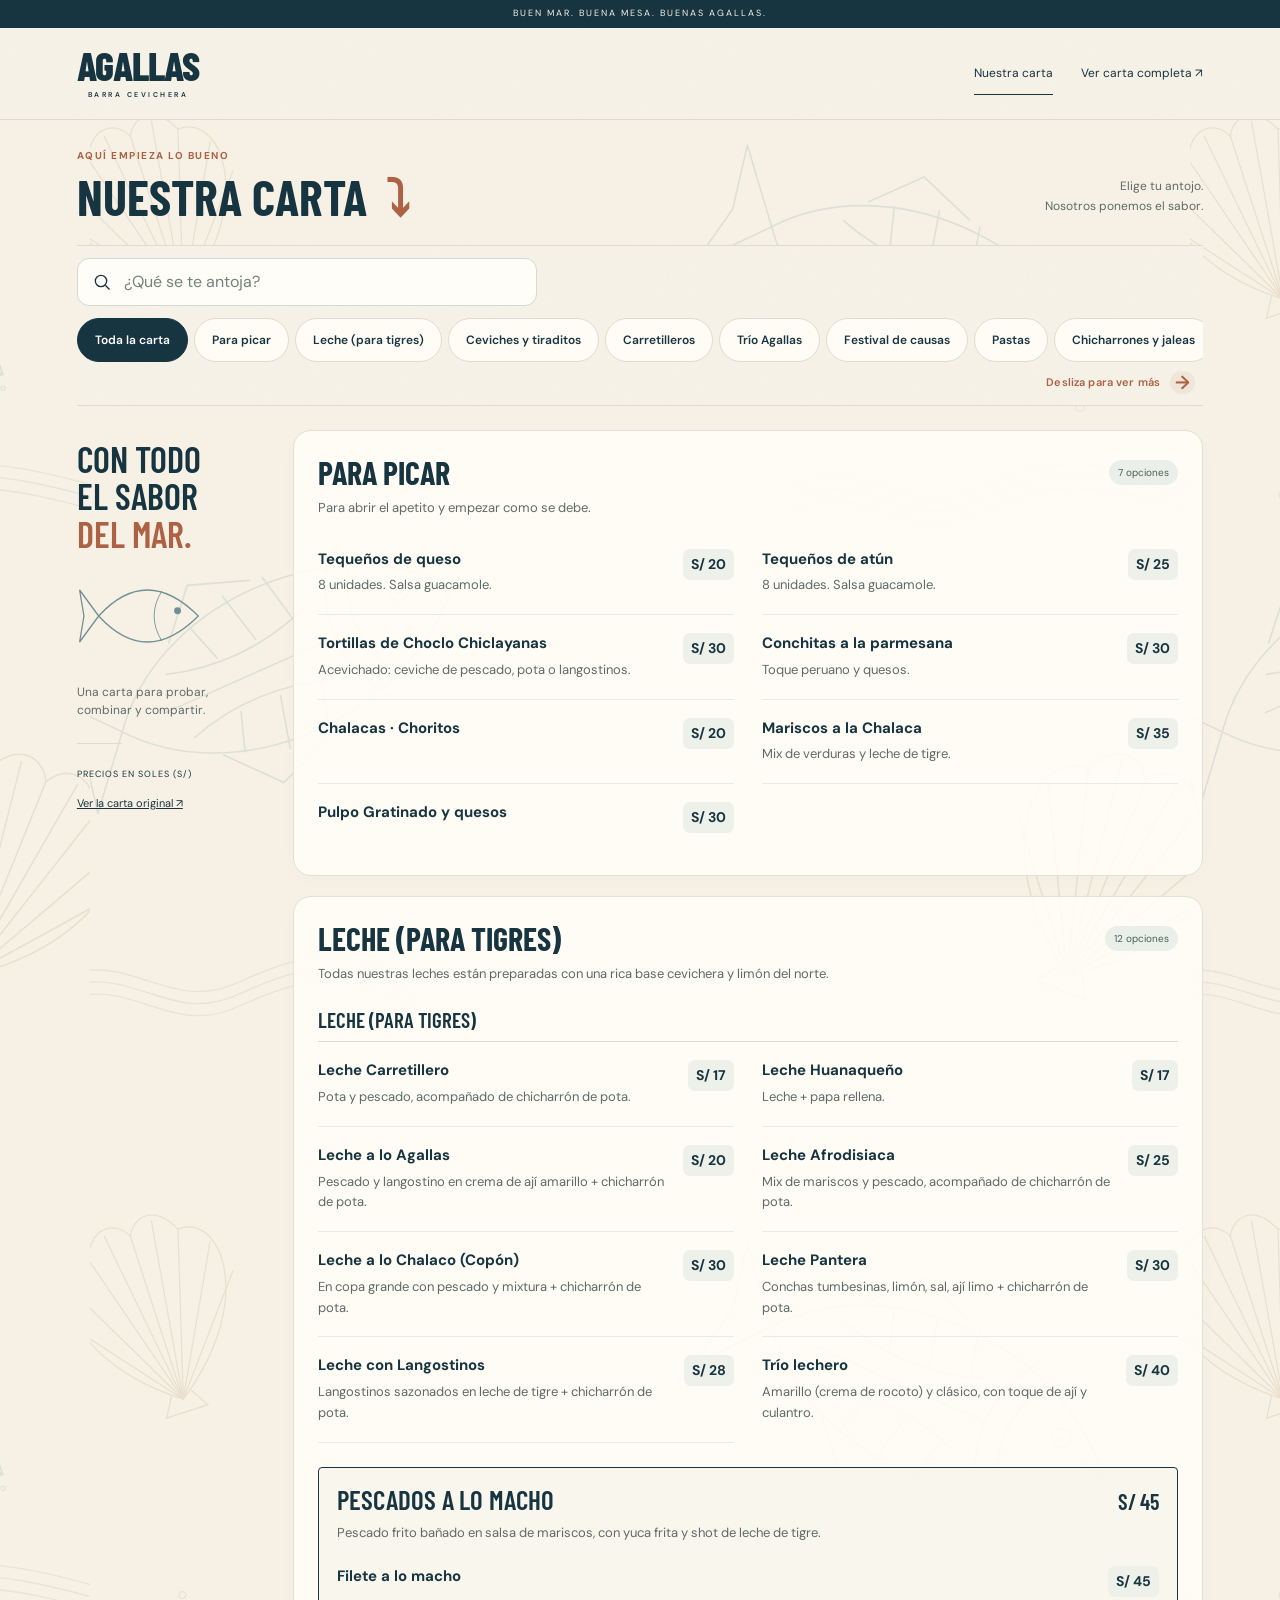
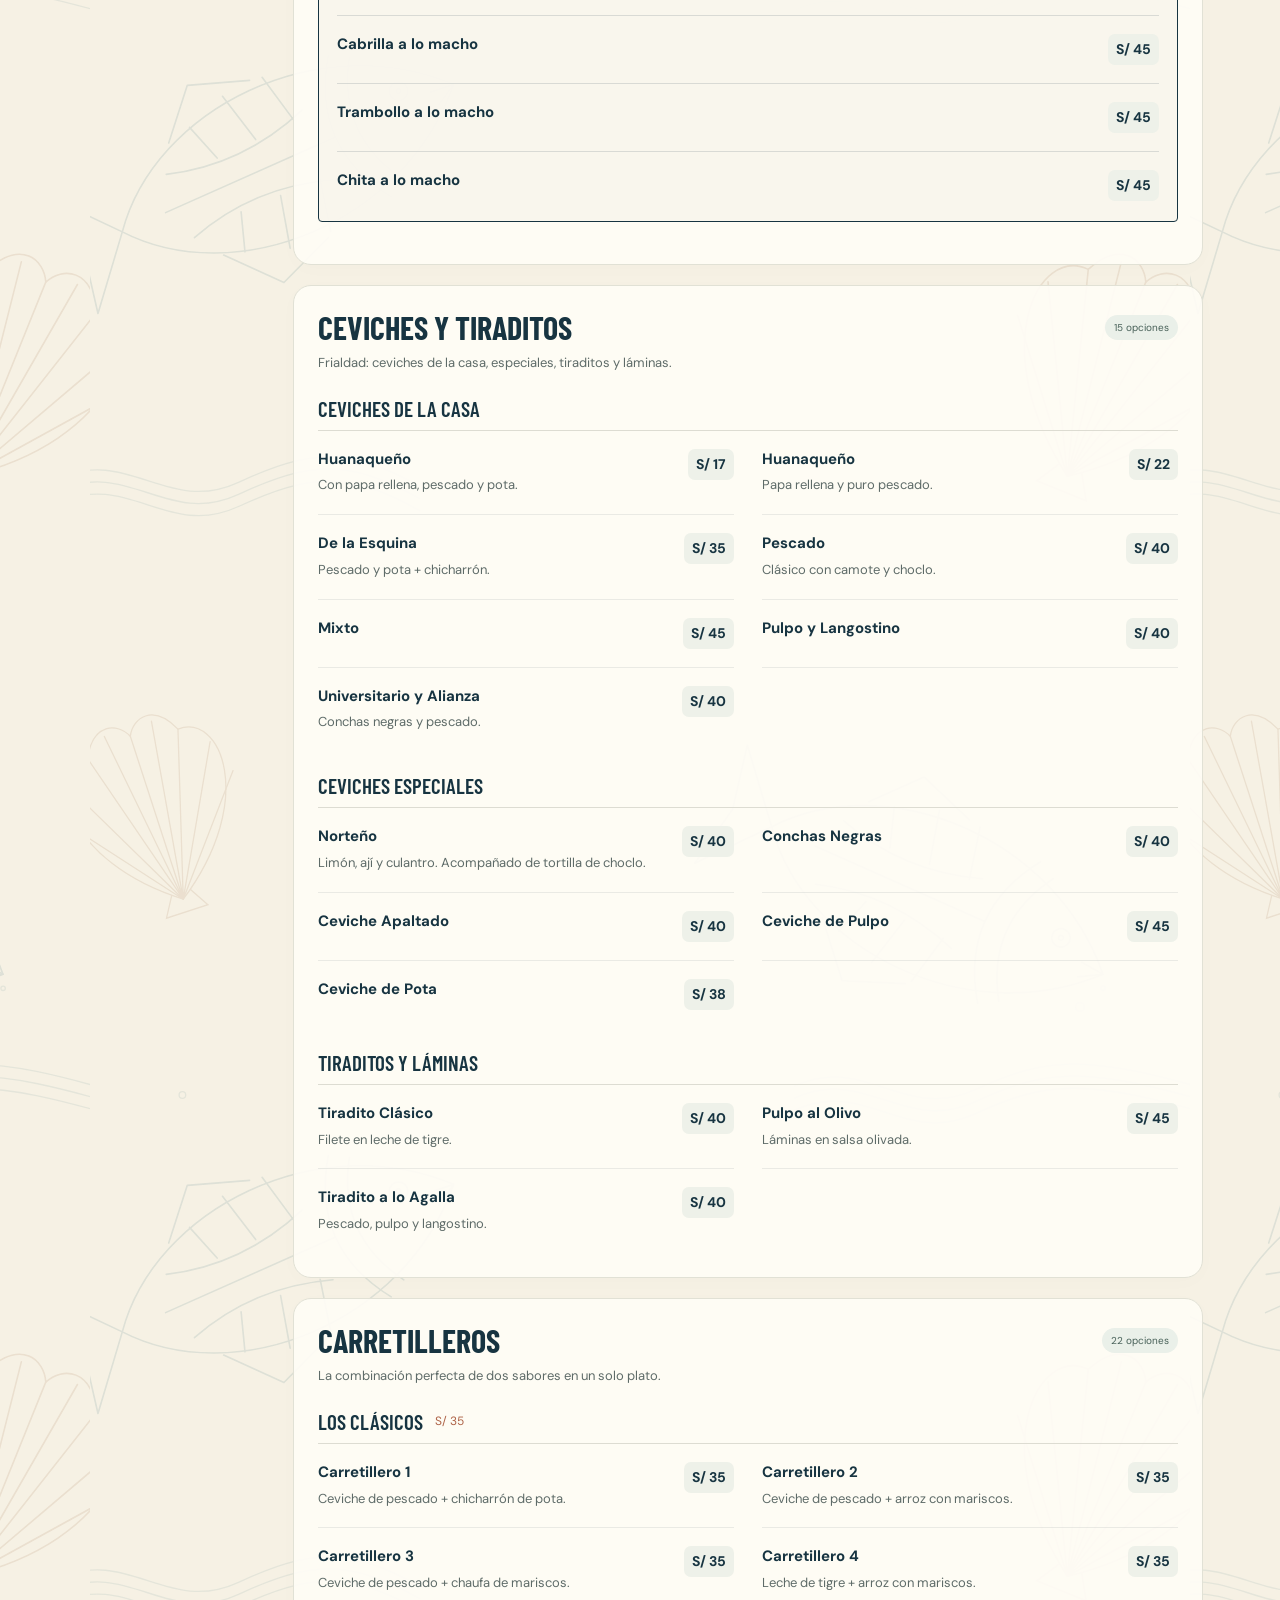
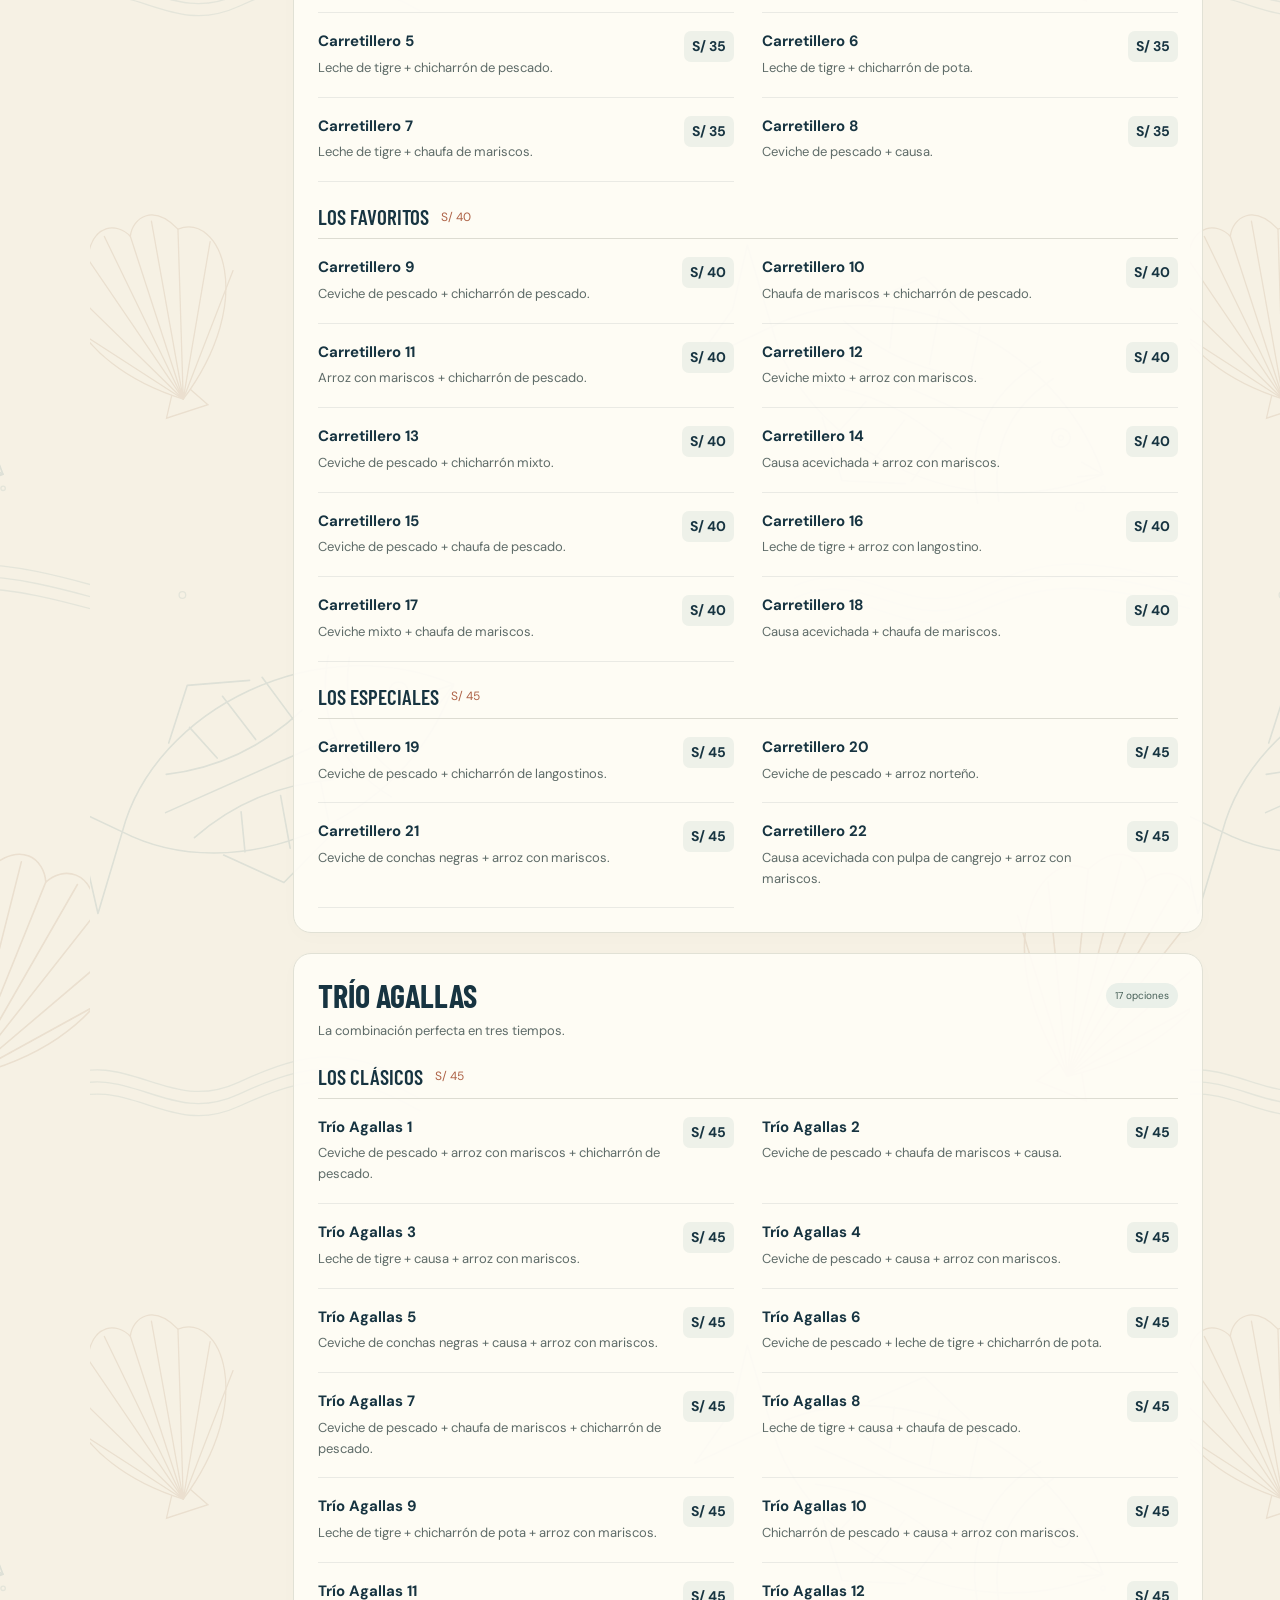
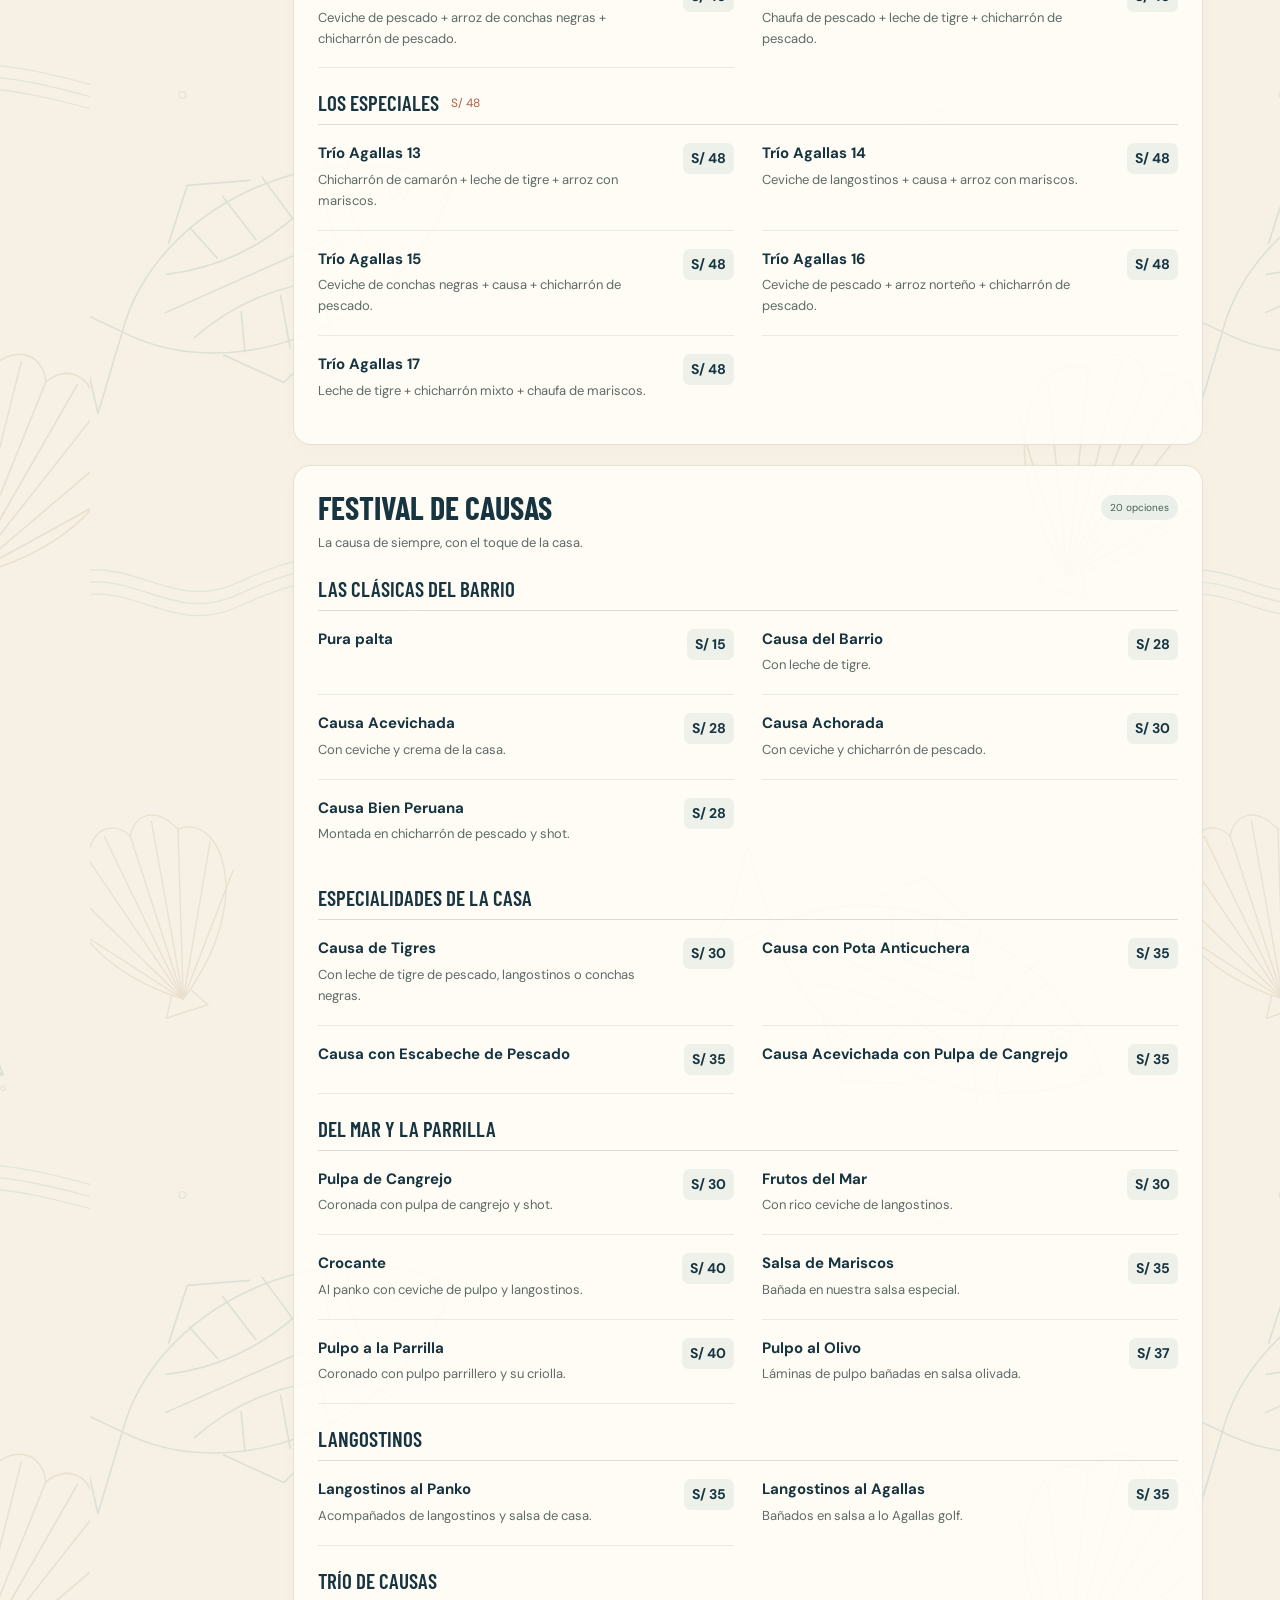
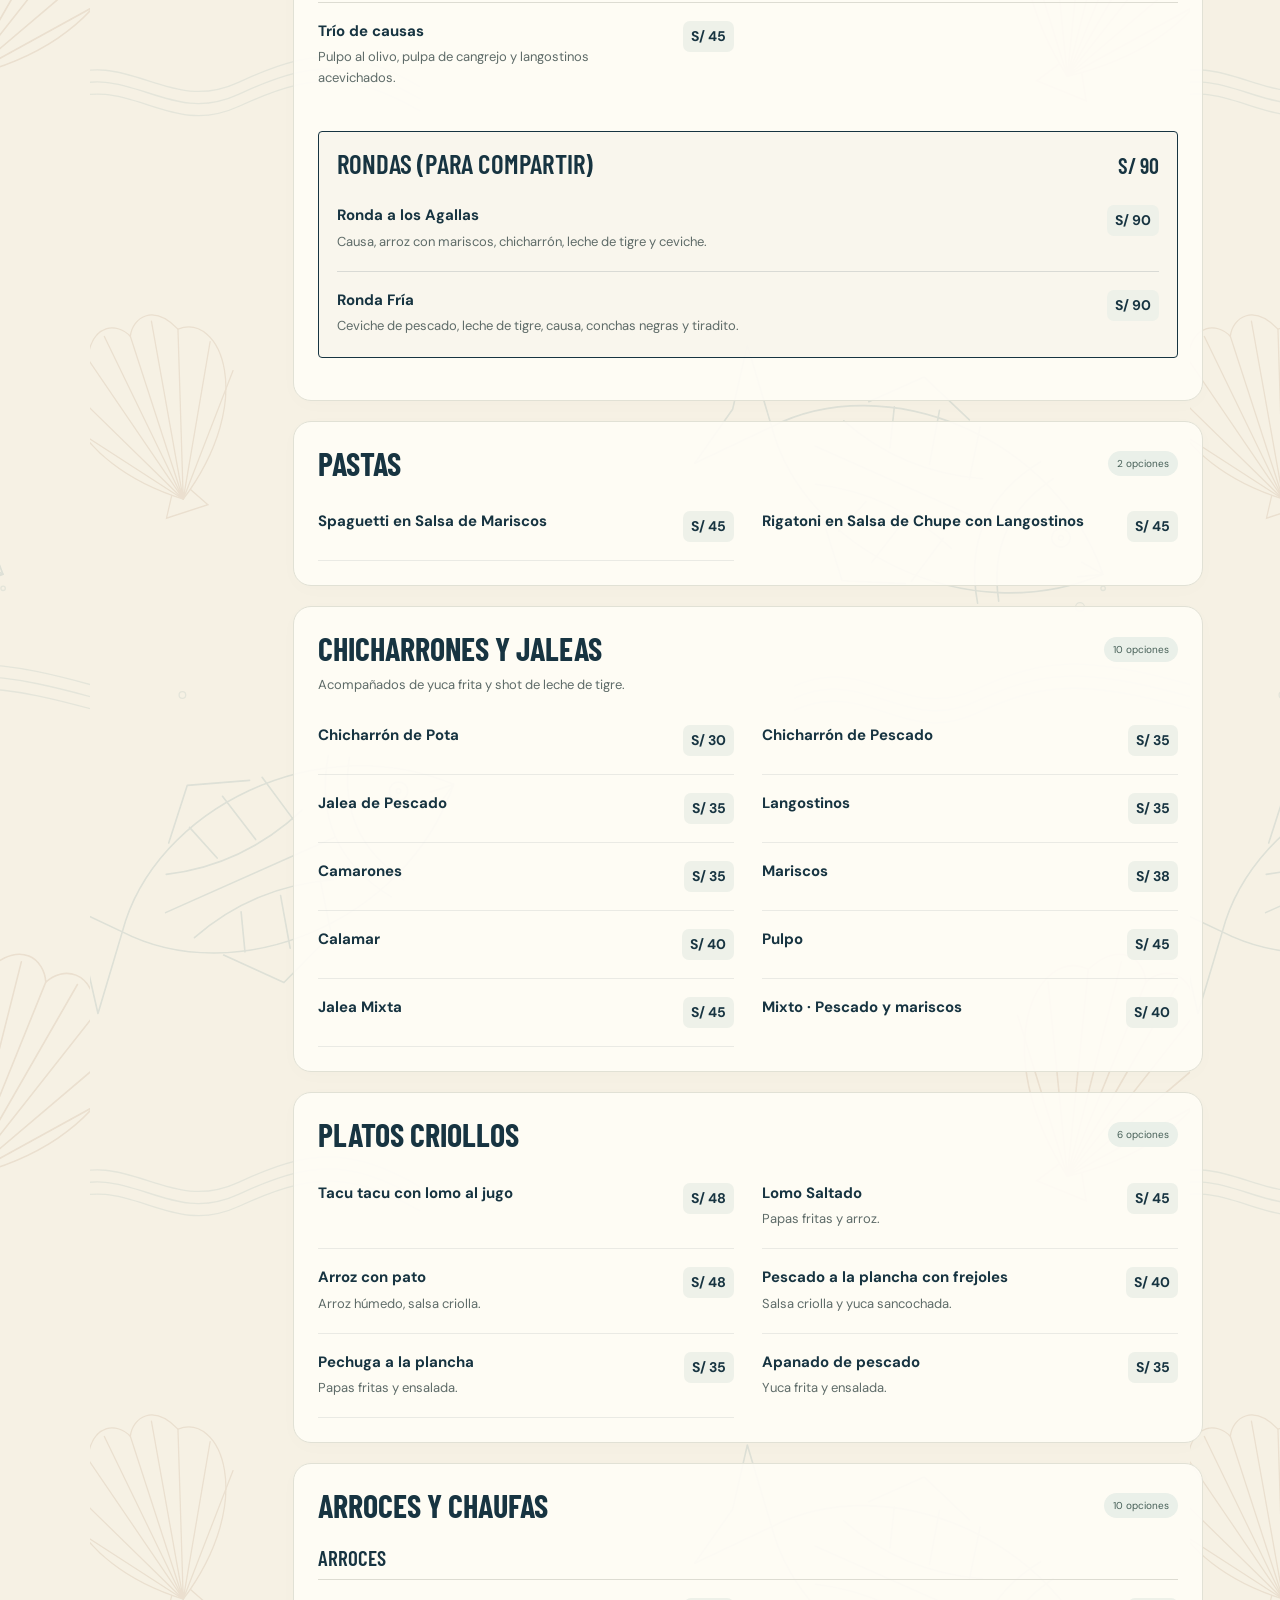
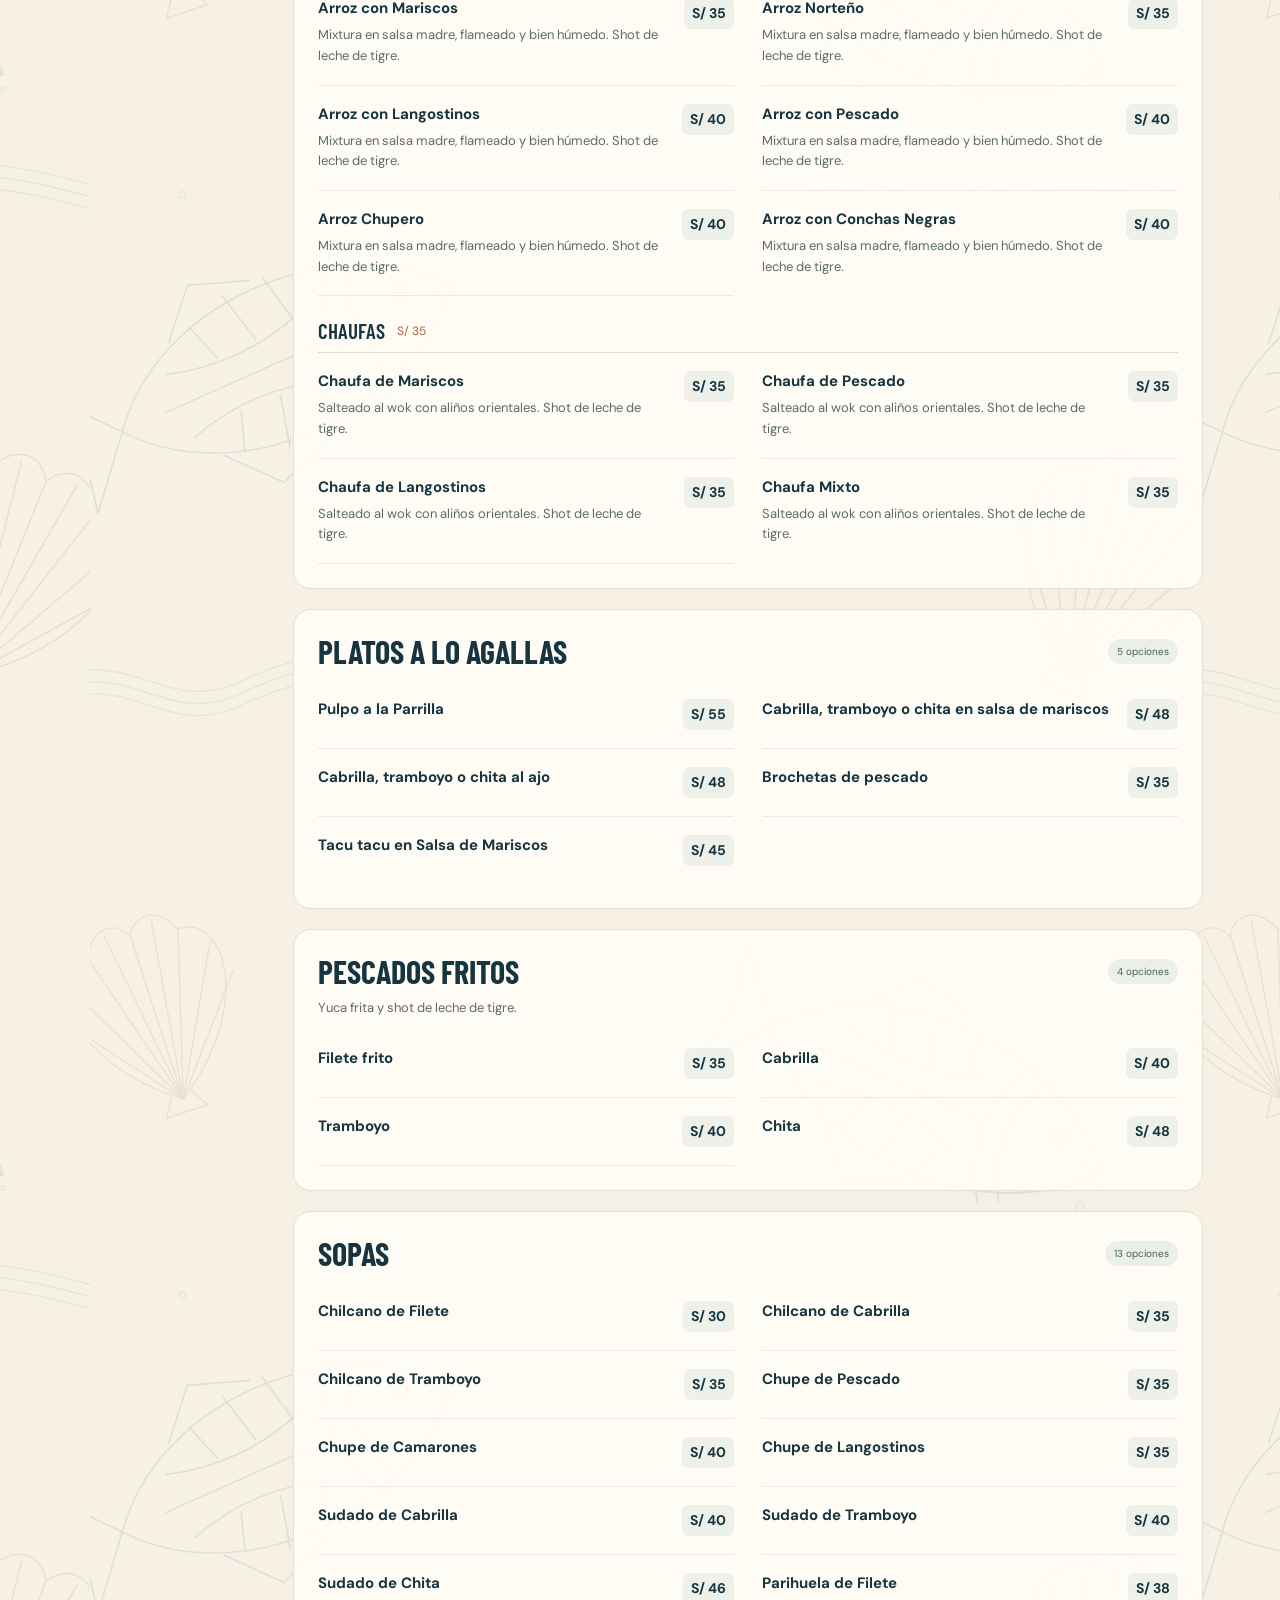
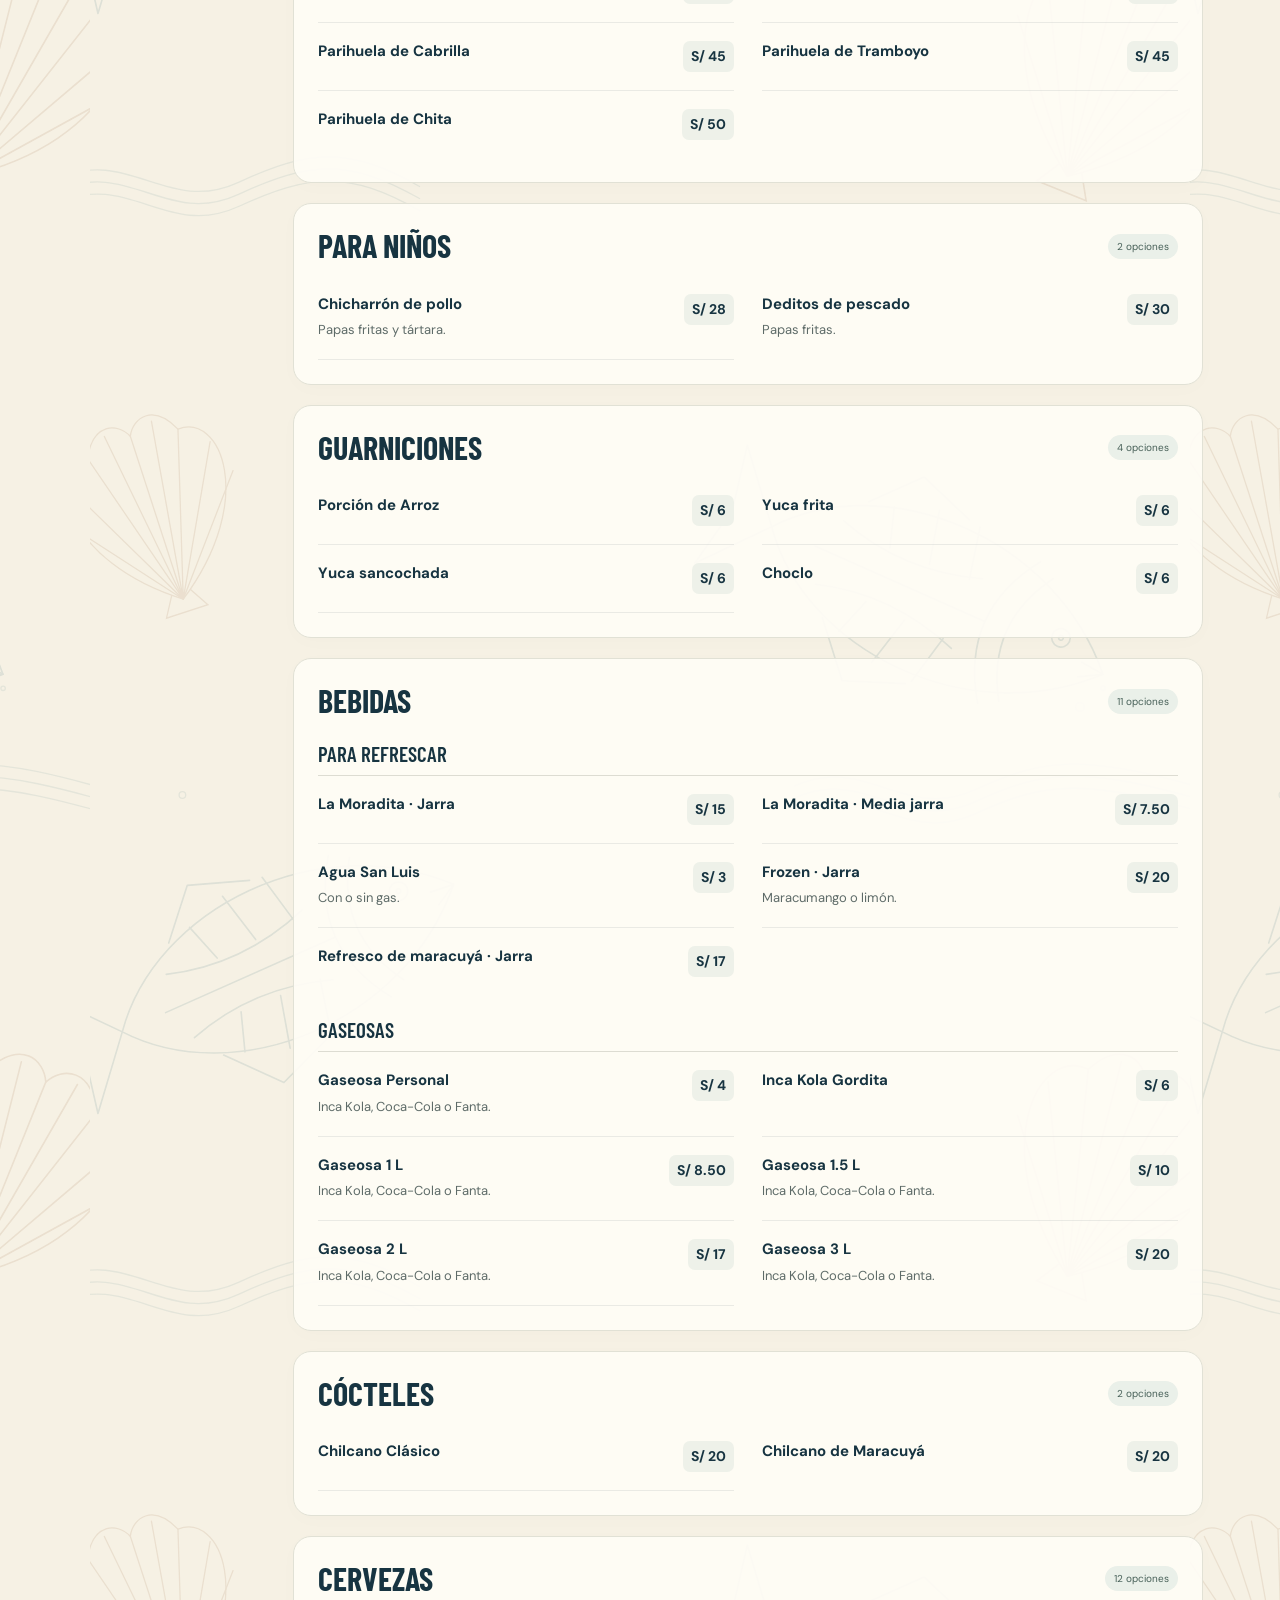
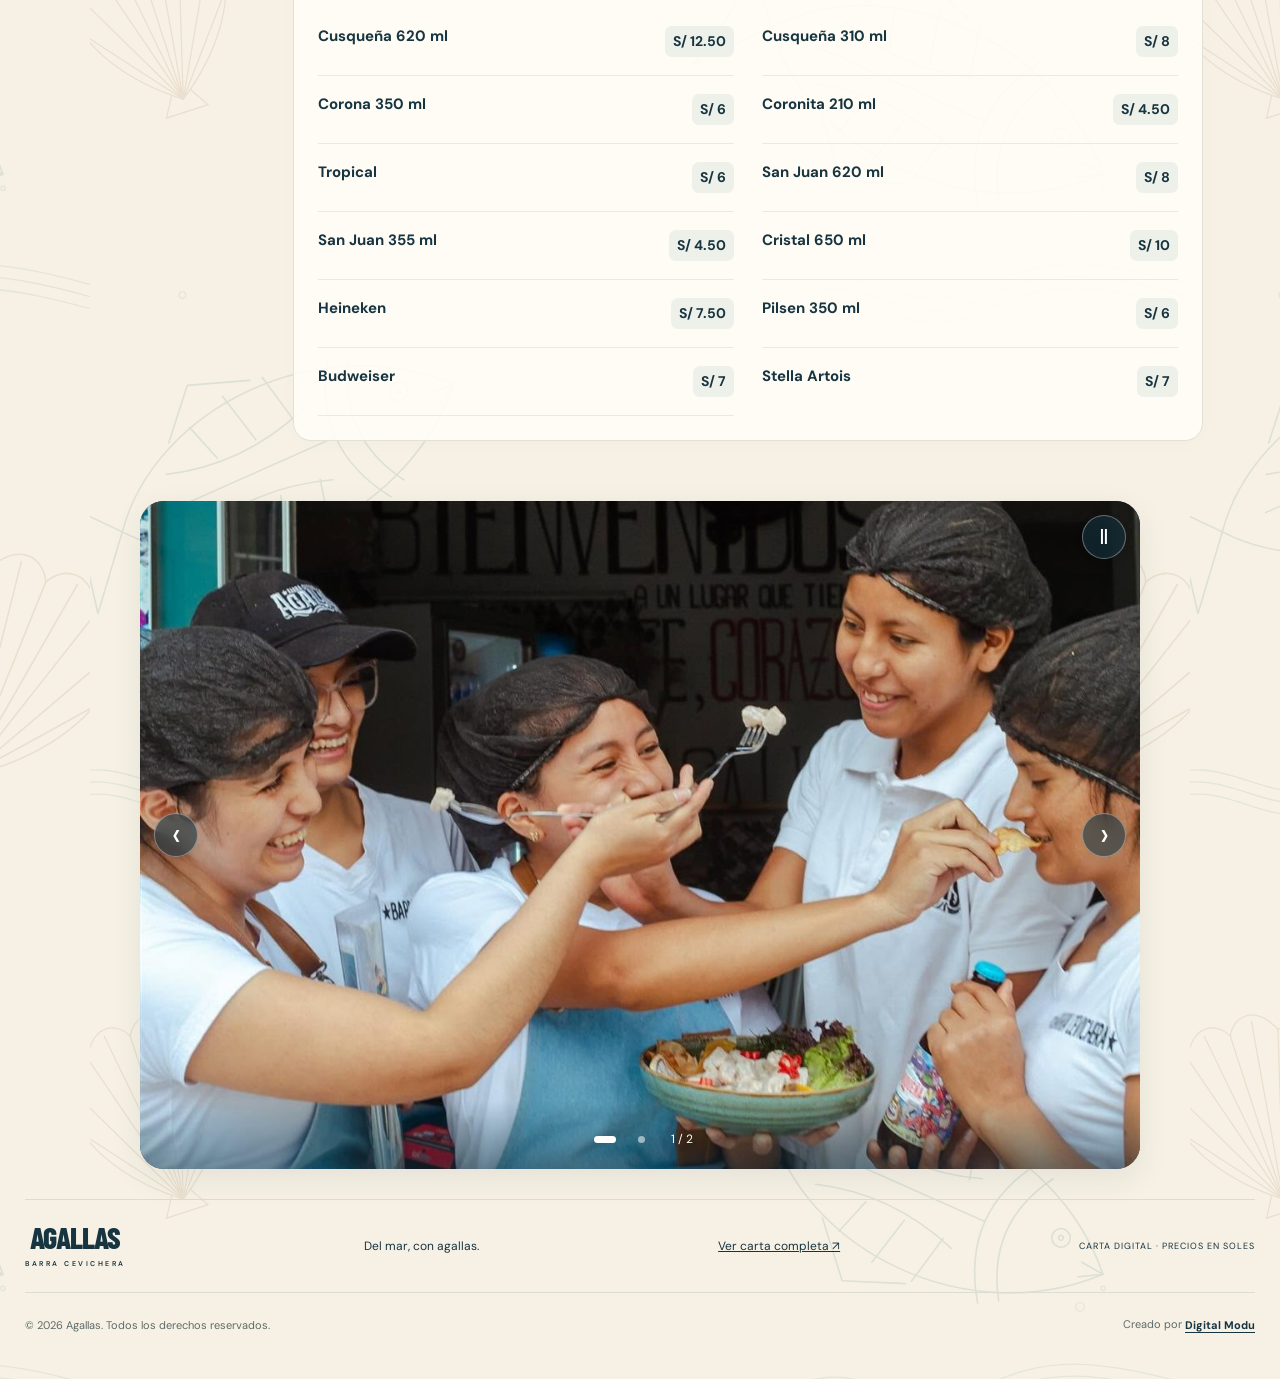
==== commit 3ea667a4: "Añadir galería automática de fotos y créditos con enlace a Digital Modu" ====
--- a/index.html
+++ b/index.html
@@ -1,5 +1,5 @@
 <!doctype html>
-<html lang="es"><head><meta charset="utf-8"><meta name="viewport" content="width=device-width, initial-scale=1, viewport-fit=cover"><meta name="theme-color" content="#122e3c"><meta name="description" content="Explora la carta de Agallas, barra cevichera. Ceviches, carretilleros, causas y sabores del mar."><title>Agallas — Barra cevichera · Carta digital</title><link rel="preconnect" href="https://fonts.googleapis.com"><link rel="preconnect" href="https://fonts.gstatic.com" crossorigin><link href="https://fonts.googleapis.com/css2?family=Barlow+Condensed:wght@500;600;700;800&family=DM+Sans:wght@400;500;600;700&display=swap" rel="stylesheet"><link rel="stylesheet" href="style.css?v=20261026-swipe"><link rel="stylesheet" href="responsive.css?v=20261028-recuadros"></head>
+<html lang="es"><head><meta charset="utf-8"><meta name="viewport" content="width=device-width, initial-scale=1, viewport-fit=cover"><meta name="theme-color" content="#122e3c"><meta name="description" content="Explora la carta de Agallas, barra cevichera. Ceviches, carretilleros, causas y sabores del mar."><title>Agallas — Barra cevichera · Carta digital</title><link rel="preconnect" href="https://fonts.googleapis.com"><link rel="preconnect" href="https://fonts.gstatic.com" crossorigin><link href="https://fonts.googleapis.com/css2?family=Barlow+Condensed:wght@500;600;700;800&family=DM+Sans:wght@400;500;600;700&display=swap" rel="stylesheet"><link rel="stylesheet" href="style.css?v=20261026-swipe"><link rel="stylesheet" href="responsive.css?v=20261028-galeria"></head>
 <body>
 <div class="topline">BUEN MAR. BUENA MESA. BUENAS AGALLAS.</div>
 <header class="header"><a href="#" class="brand" aria-label="Agallas, inicio">AGALLAS<span>BARRA CEVICHERA</span></a><div class="mobile-label">Carta digital<small>Precios en soles · S/</small></div><nav><a href="#carta" class="nav-active">Nuestra carta</a><a href="carta-completa.html" target="_blank" rel="noopener">Ver carta completa ↗</a></nav></header>
@@ -8,11 +8,20 @@
 <div class="menu-tools"><div class="categories" role="group" aria-label="Categorías de la carta" id="categories"></div><button type="button" class="category-hint" id="category-hint" aria-label="Ver más categorías" aria-controls="categories" hidden>Desliza para ver más <span aria-hidden="true">→</span></button><label class="search"><svg viewBox="0 0 24 24" fill="none" stroke="currentColor" stroke-width="1.6" aria-hidden="true"><circle cx="10.8" cy="10.8" r="6.8"/><path d="m16 16 5 5"/></svg><input id="search" type="search" enterkeyhint="search" placeholder="¿Qué se te antoja?" aria-label="Buscar platos"></label></div>
 <div class="menu-layout"><aside class="menu-sidebar"><div class="side-title">CON TODO<br>EL SABOR<br><em>DEL MAR.</em></div><svg viewBox="0 0 150 90" fill="none" aria-hidden="true"><path d="M25 45Q80-15 140 45Q80 105 25 45L3 15L8 45L3 75Z" stroke="currentColor" stroke-width="1.5"/><circle cx="116" cy="39" r="4" fill="currentColor"/><path d="M98 16Q80 45 98 74" stroke="currentColor"/></svg><p>Una carta para probar,<br>combinar y compartir.</p><div class="side-rule"></div><small>PRECIOS EN SOLES (S/)</small><a href="carta-completa.html" target="_blank" rel="noopener">Ver la carta original ↗</a></aside><div class="menu-content"><div id="results-note" aria-live="polite"></div><div id="menu"></div><div class="empty" id="empty" hidden><h3>No encontramos ese antojo</h3><p>Prueba con “ceviche”, “pulpo” o el nombre de otro plato.</p><button id="clear-search">Ver toda la carta ↗</button></div></div></div>
 </section>
-<section class="sharing-banner"><span class="sharing-star">✳</span><div><div class="eyebrow">LA MESA SE DISFRUTA JUNTOS</div><h2>BUENA COMPAÑÍA.<br>UNA BUENA RONDA.</h2></div><div><p>Descubre nuestras rondas para compartir.<br>Un poco de todo, mucho sabor.</p><button id="show-rounds">Ver las rondas <span>↗</span></button></div></section>
-</main><footer><a href="#" class="brand">AGALLAS<span>BARRA CEVICHERA</span></a><p>Del mar, con agallas.</p><a class="footer-original" href="carta-completa.html" target="_blank" rel="noopener">Ver carta completa ↗</a><span>CARTA DIGITAL · PRECIOS EN SOLES</span></footer>
+<section class="photo-gallery" id="galeria" role="region" aria-roledescription="carrusel" aria-label="Fotos de Agallas">
+  <div class="gallery-stage">
+    <figure class="gallery-slide is-active" role="group" aria-roledescription="diapositiva" aria-label="1 de 2" aria-hidden="false"><img src="agallas-galeria-1.jpg" alt="El equipo de Agallas compartiendo un ceviche." width="1200" height="802" loading="lazy" decoding="async"></figure>
+    <figure class="gallery-slide" role="group" aria-roledescription="diapositiva" aria-label="2 de 2" aria-hidden="true"><img src="agallas-galeria-2.jpg" alt="El equipo de Agallas reunido con sus platos y utensilios de cocina." width="1200" height="802" loading="lazy" decoding="async"></figure>
+  </div>
+  <button type="button" class="gallery-play" id="gallery-play" aria-label="Pausar galería automática"><span aria-hidden="true">Ⅱ</span></button>
+  <button type="button" class="gallery-arrow gallery-prev" id="gallery-prev" aria-label="Foto anterior">‹</button>
+  <button type="button" class="gallery-arrow gallery-next" id="gallery-next" aria-label="Foto siguiente">›</button>
+  <div class="gallery-controls"><div class="gallery-dots" role="group" aria-label="Elegir foto"><button type="button" data-slide="0" aria-label="Ver foto 1" aria-pressed="true"></button><button type="button" data-slide="1" aria-label="Ver foto 2" aria-pressed="false"></button></div><span id="gallery-count" aria-live="off">1 / 2</span></div>
+</section>
+</main><footer><a href="#" class="brand">AGALLAS<span>BARRA CEVICHERA</span></a><p>Del mar, con agallas.</p><a class="footer-original" href="carta-completa.html" target="_blank" rel="noopener">Ver carta completa ↗</a><span>CARTA DIGITAL · PRECIOS EN SOLES</span><div class="footer-credits"><span>© 2026 Agallas. Todos los derechos reservados.</span><span>Creado por <a href="https://digitalmodu.com" target="_blank" rel="noopener noreferrer">Digital Modu</a></span></div></footer>
 <nav class="mobile-nav" aria-label="Navegación de la carta">
 <button type="button" id="nav-menu"><svg viewBox="0 0 24 24" aria-hidden="true"><path d="M4 4h6a3 3 0 0 1 2 1 3 3 0 0 1 2-1h6v15h-6a3 3 0 0 0-2 1 3 3 0 0 0-2-1H4Z"/><path d="M12 5v15"/></svg>Carta</button>
 <button type="button" id="nav-categories" aria-haspopup="dialog" aria-controls="category-picker"><svg viewBox="0 0 24 24" aria-hidden="true"><rect x="3" y="3" width="7" height="7" rx="2"/><rect x="14" y="3" width="7" height="7" rx="2"/><rect x="3" y="14" width="7" height="7" rx="2"/><rect x="14" y="14" width="7" height="7" rx="2"/></svg>Categorías</button>
 <button type="button" id="nav-search"><svg viewBox="0 0 24 24" aria-hidden="true"><circle cx="10.5" cy="10.5" r="7"/><path d="m16 16 5 5"/></svg>Buscar</button></nav>
 <dialog id="category-picker" class="category-picker" aria-labelledby="picker-title"><div class="picker-handle" aria-hidden="true"></div><div class="picker-heading"><h2 id="picker-title">¿Qué se te antoja?</h2><button type="button" id="close-picker" aria-label="Cerrar categorías">×</button></div><div id="picker-options" class="picker-options"></div></dialog>
-<script src="menu-data.js?v=20261028-recuadros"></script><script src="app.js?v=20261028-recuadros"></script></body></html>
+<script src="menu-data.js?v=20261028-recuadros"></script><script src="app.js?v=20261028-galeria"></script></body></html>
--- a/responsive.css
+++ b/responsive.css
@@ -31,3 +31,21 @@
 .group-description{margin:0 0 4px;font-size:13px;line-height:1.6;color:var(--muted)}
 .group-card .menu-item{border-bottom-color:#17344124}.group-card .item-grid{grid-template-columns:minmax(0,1fr)}
 @media(max-width:760px){.group-card{margin:22px 0 16px;padding:3px 12px 0}.group-card .group-title h4{font-size:25px}.group-card .group-title>span{font-size:21px}.group-card .menu-item{gap:10px;padding-block:14px}.group-description{font-size:13px}}
+/* Full photos inside a rounded, responsive frame. */
+.photo-gallery{position:relative;max-width:1000px;margin:12px auto 30px;border-radius:24px;overflow:hidden;isolation:isolate;background:#173441;box-shadow:0 10px 32px #17344114}
+.gallery-stage{position:relative;aspect-ratio:1200/802;touch-action:pan-y pinch-zoom}
+.gallery-slide{position:absolute;inset:0;margin:0;opacity:0;transition:opacity .65s ease;pointer-events:none}.gallery-slide.is-active{opacity:1;z-index:1}
+.gallery-slide img{display:block;width:100%;height:100%;object-fit:contain;user-select:none;-webkit-user-drag:none}
+.photo-gallery button{display:grid;place-items:center;min-width:44px;min-height:44px;border:1px solid #ffffff59;color:white;background:#17344199;backdrop-filter:blur(8px);border-radius:50%;padding:0;line-height:1;box-shadow:0 2px 10px #0001}
+.photo-gallery button:focus-visible{outline:3px solid white;outline-offset:3px}
+.gallery-arrow{position:absolute;top:50%;transform:translateY(-50%);z-index:3;font-size:34px}.gallery-prev{left:14px}.gallery-next{right:14px}
+.gallery-play{position:absolute;right:14px;top:14px;z-index:3;font-size:20px}
+.gallery-controls{position:absolute;bottom:0;left:0;right:0;z-index:2;display:flex;align-items:center;justify-content:center;gap:12px;padding:20px 16px 12px;background:linear-gradient(transparent,#102c3b80);color:white;font-size:12px;pointer-events:none}
+.gallery-dots{display:flex;pointer-events:auto}.photo-gallery .gallery-dots button{position:relative;background:none;border:0;box-shadow:none;backdrop-filter:none;min-width:36px;min-height:36px}
+.gallery-dots button::after{content:'';width:7px;height:7px;border-radius:8px;background:#ffffff88;transition:width .25s ease,background .25s ease}.gallery-dots button[aria-pressed=true]::after{width:22px;background:white}
+@media(max-width:1100px){.photo-gallery{margin-inline:6%}}
+@media(max-width:760px){.photo-gallery{margin:0 16px 22px;border-radius:18px}.gallery-prev{left:8px}.gallery-next{right:8px}.gallery-play{right:8px;top:8px}.photo-gallery .gallery-arrow{font-size:30px}.gallery-controls{padding:14px 12px 3px}}
+@media(max-width:360px){.photo-gallery{margin-inline:12px}}
+@media(prefers-reduced-motion:reduce){.gallery-slide,.gallery-dots button::after{transition:none}}
+footer{flex-wrap:wrap}.footer-credits{flex-basis:100%;display:flex;align-items:center;justify-content:space-between;gap:8px 24px;flex-wrap:wrap;border-top:1px solid var(--line);margin-top:4px;padding-top:10px;color:var(--muted);font-size:11px;line-height:1.6}.footer-credits a{display:inline-flex;align-items:center;min-height:44px;font-weight:700;color:var(--ink);text-decoration:underline;text-underline-offset:3px}
+@media(max-width:760px){.footer-credits{display:block;padding-top:14px}.footer-credits>span{display:block}.footer-credits>span+span{margin-top:2px}}
